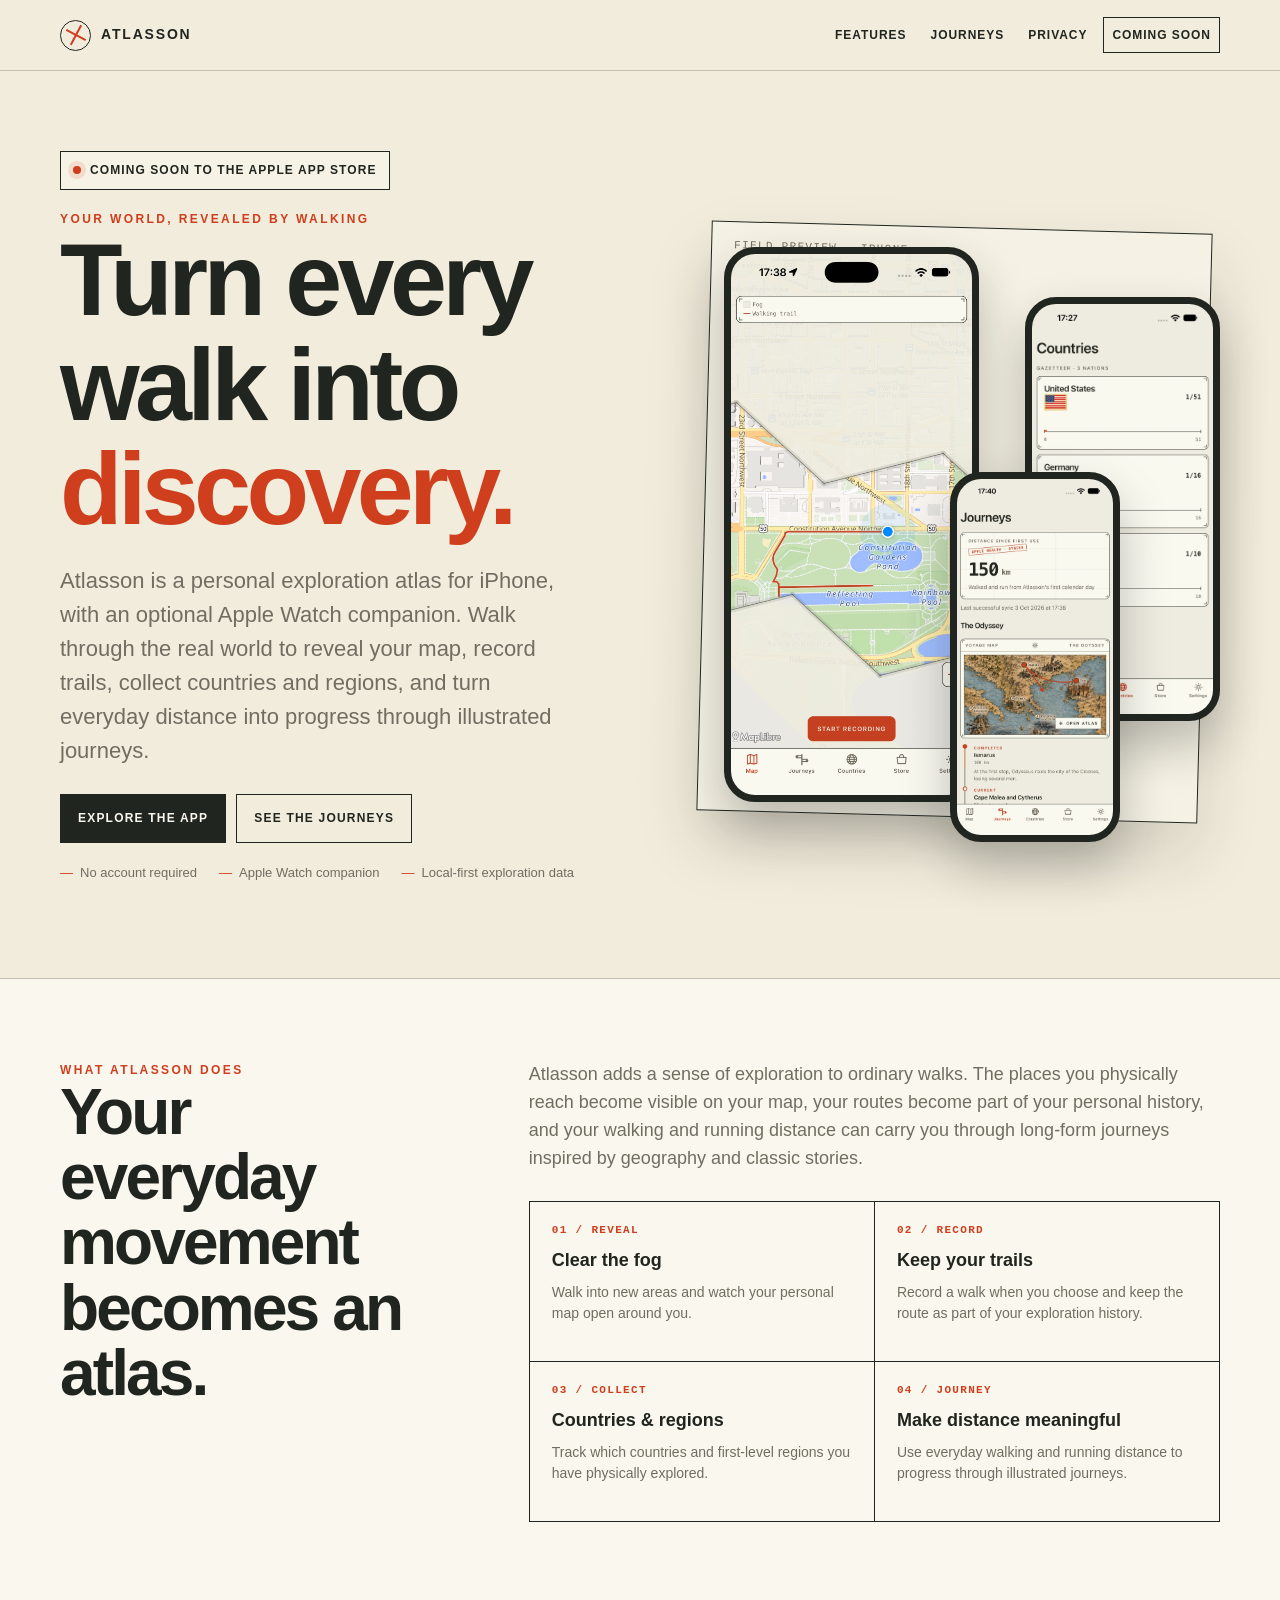
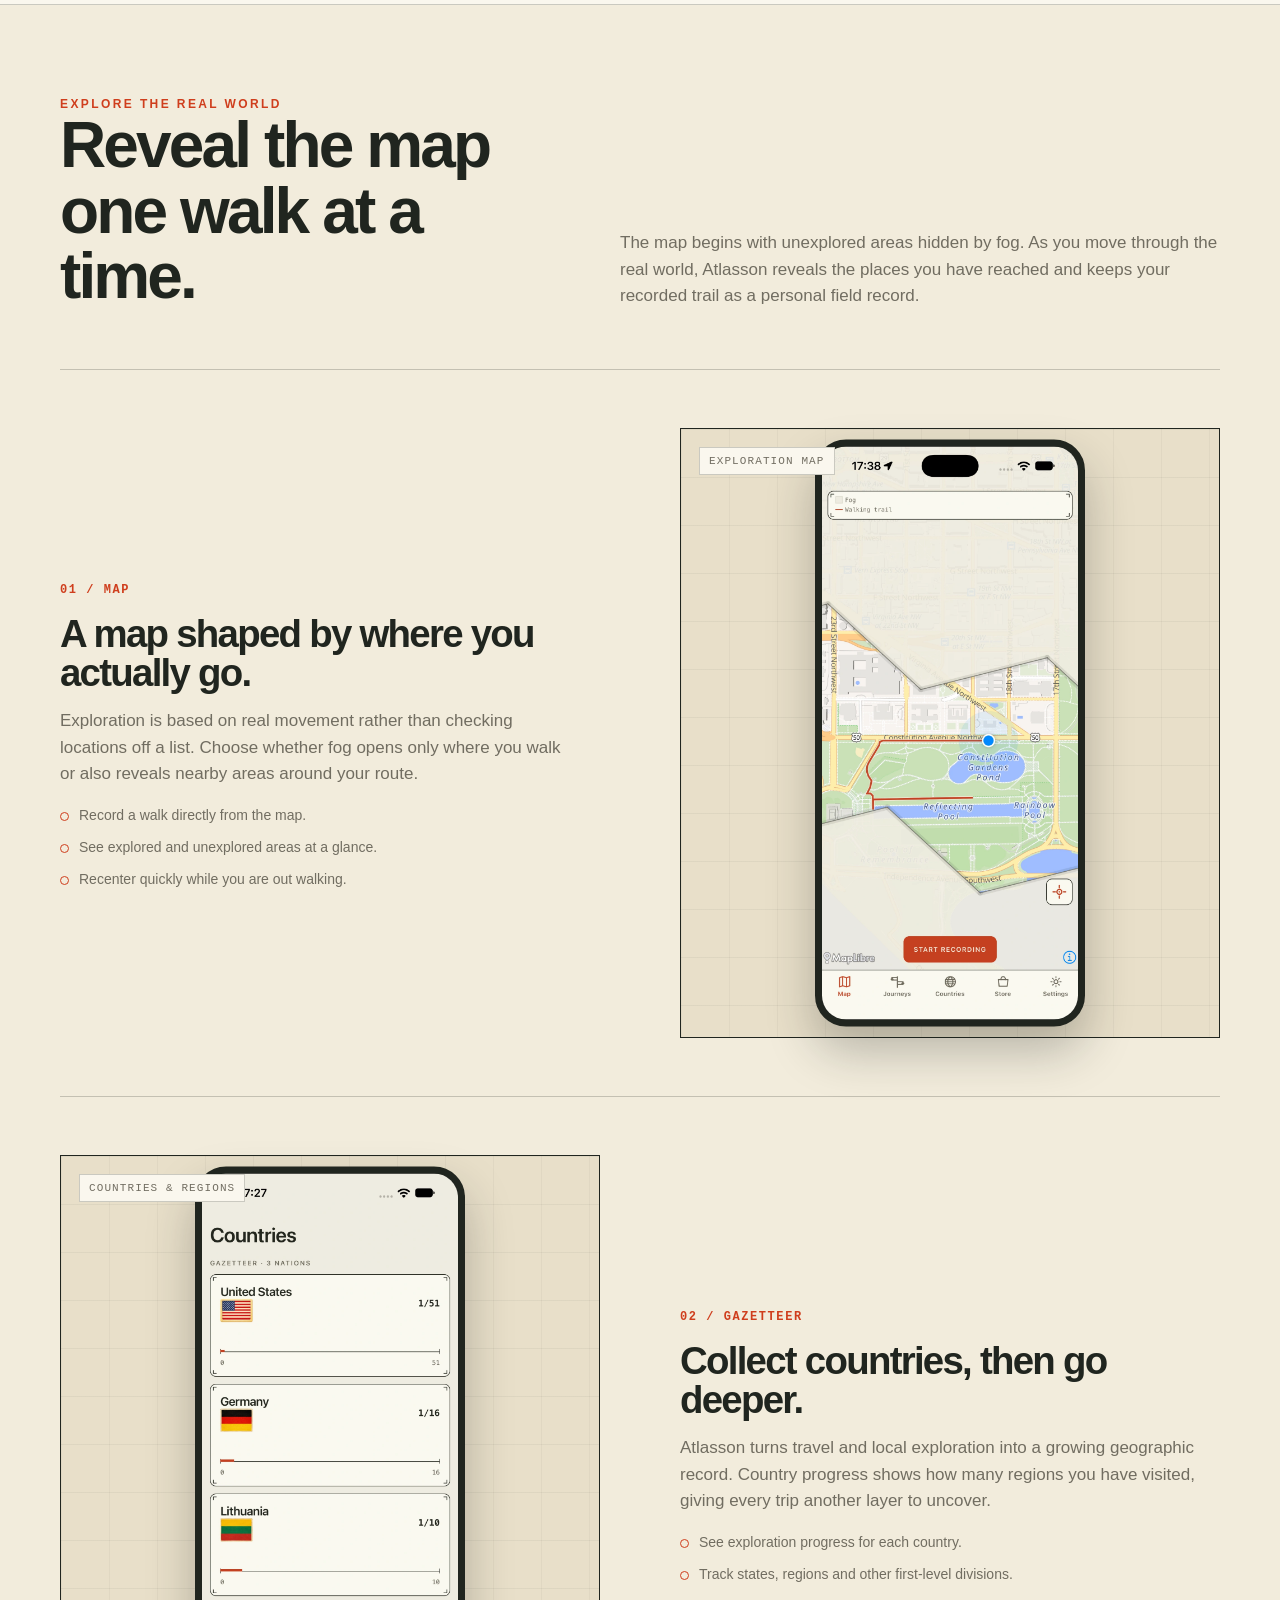
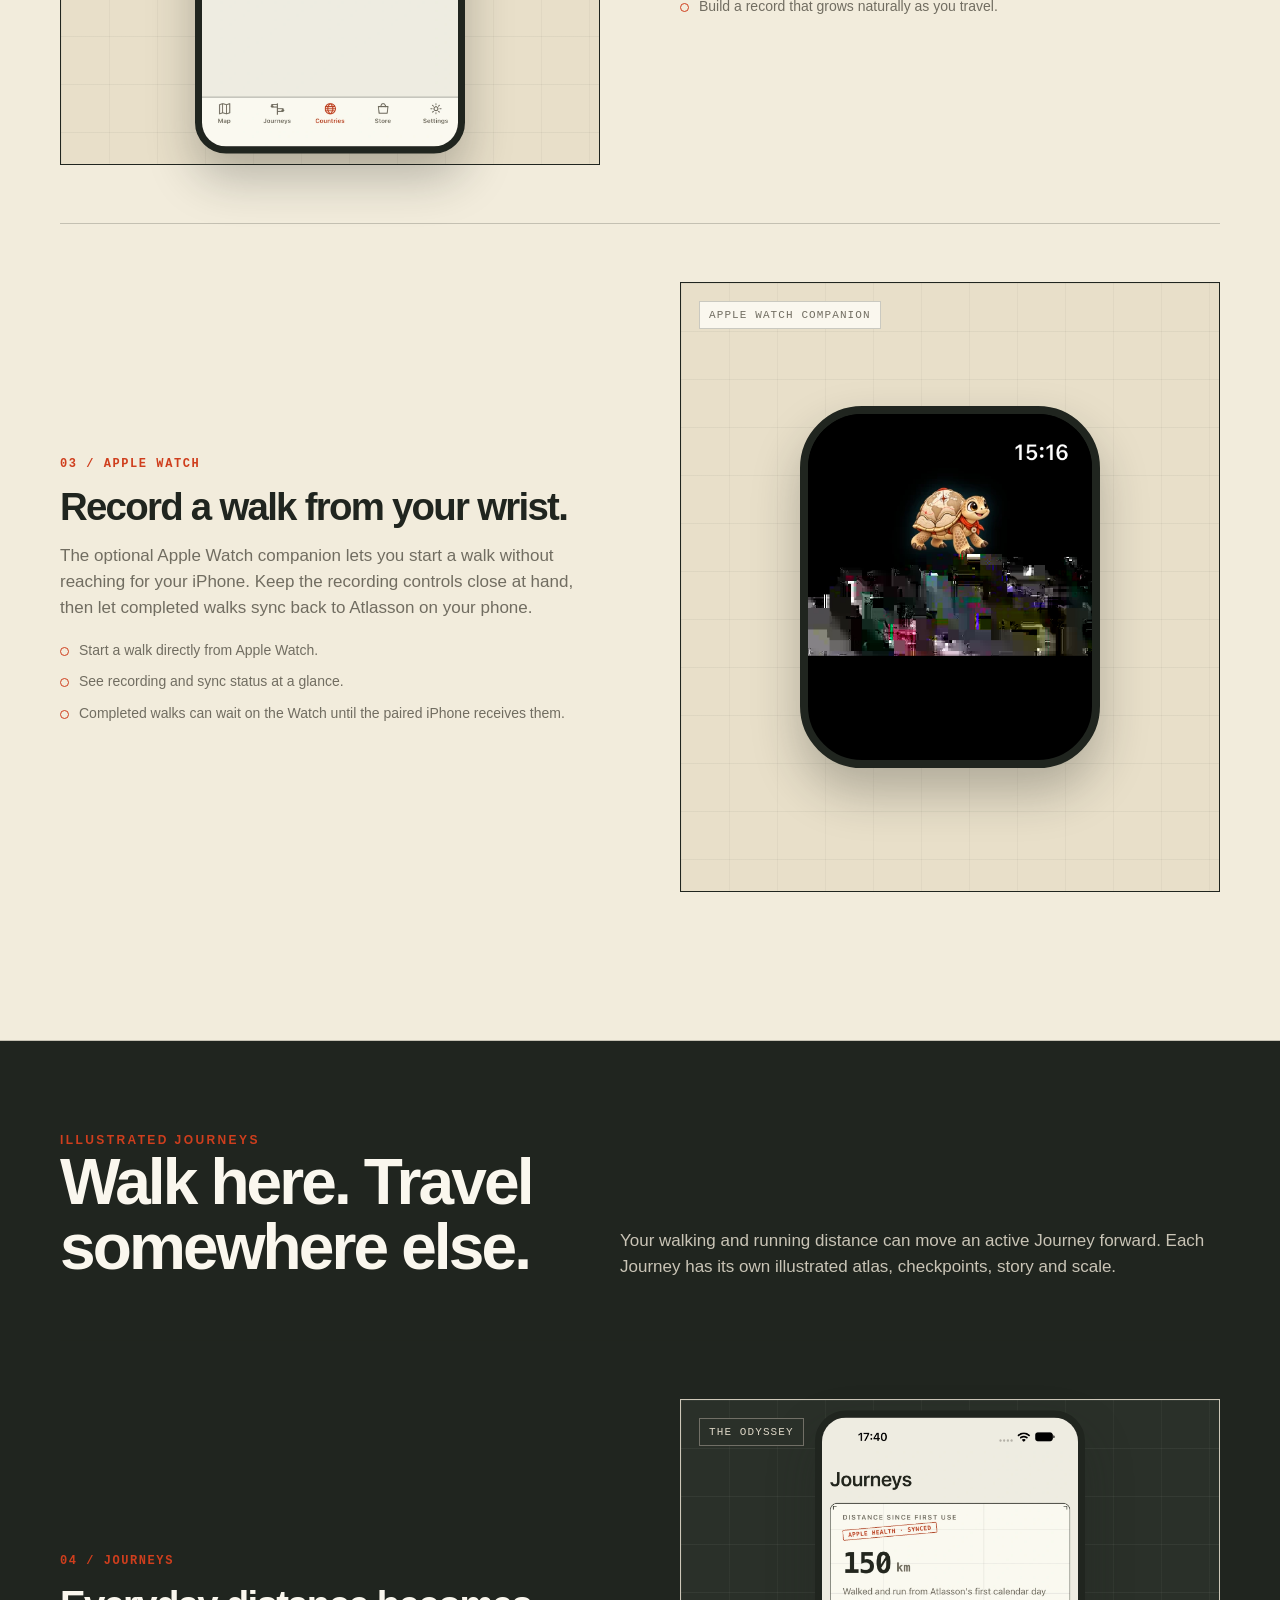
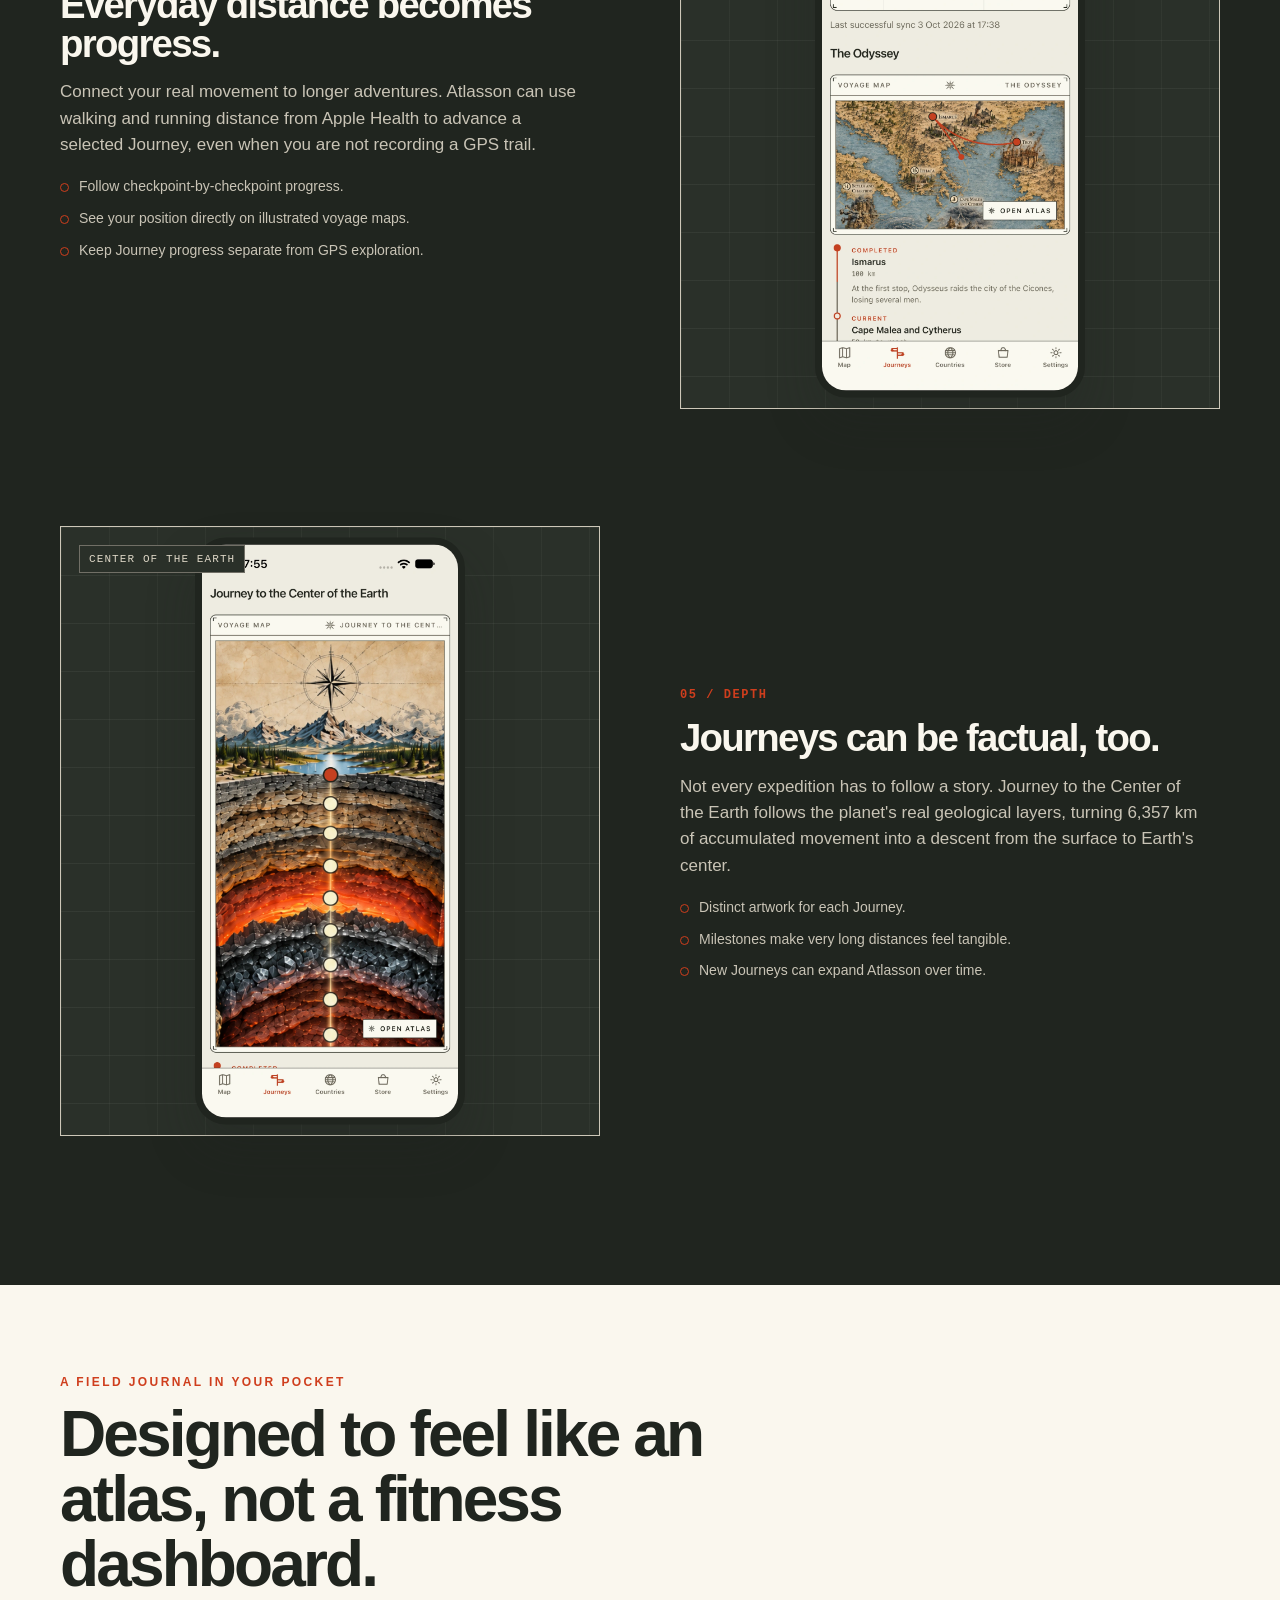
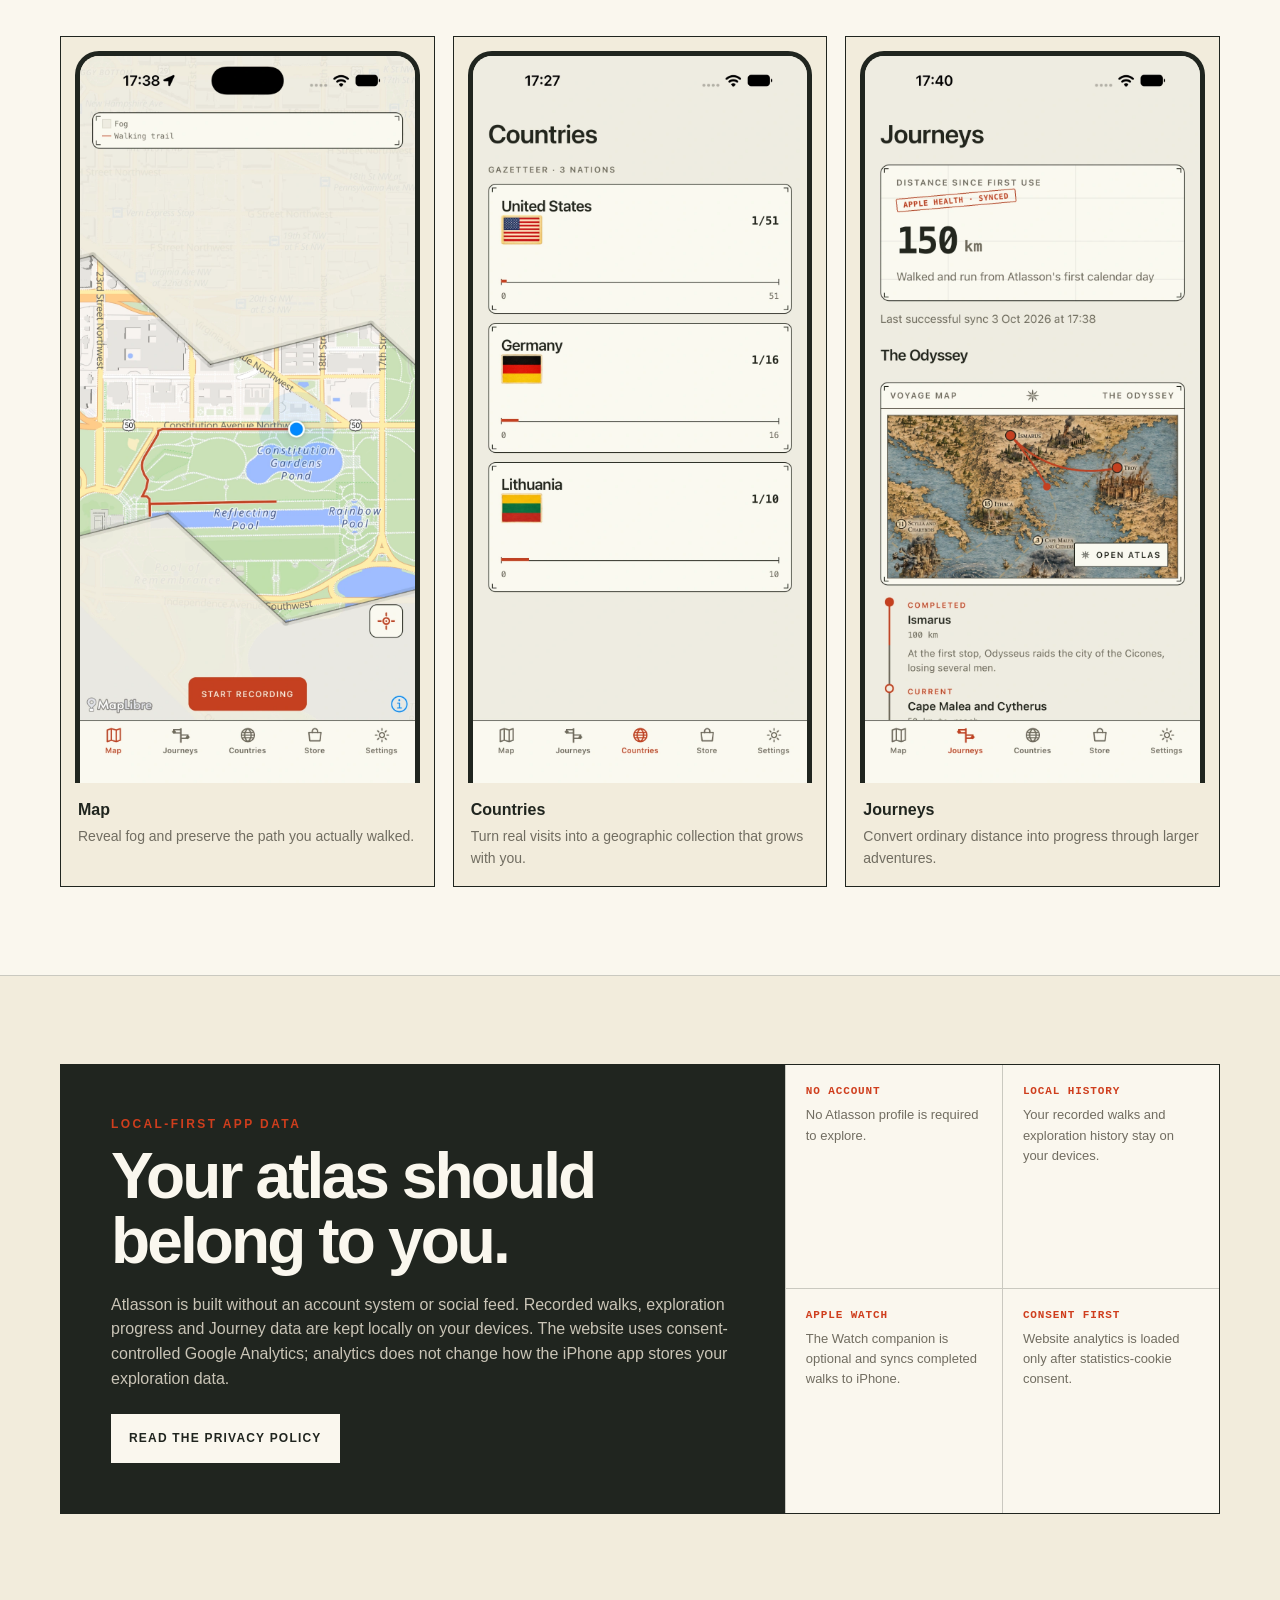
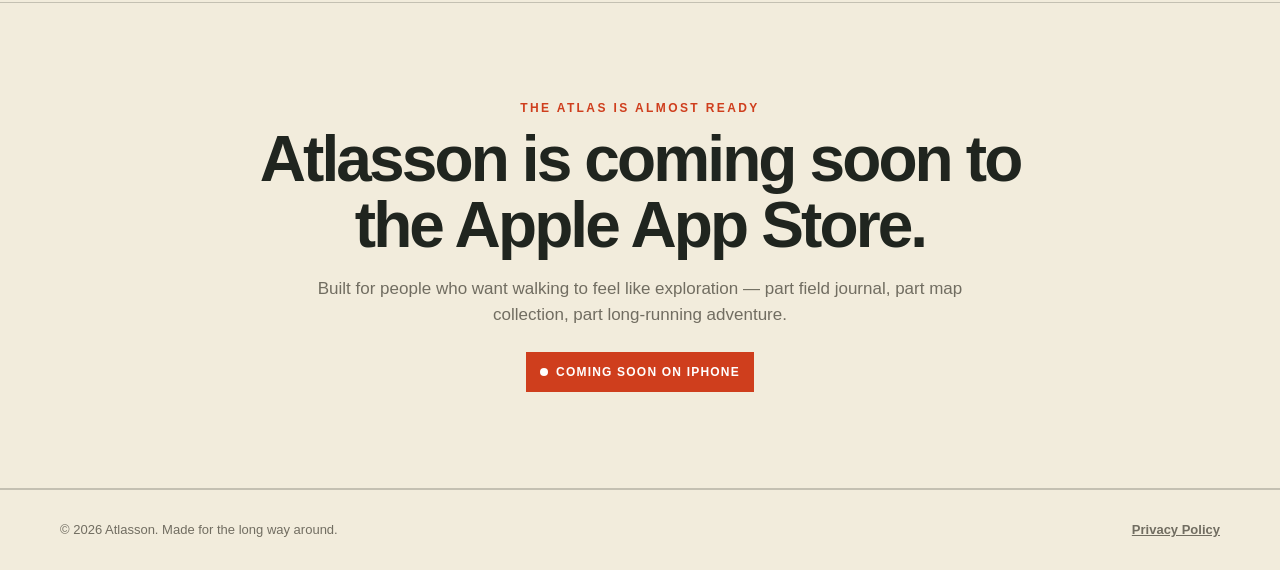
==== index.html @ 0f720380 "Add Apple Watch companion to landing page" ====
<!doctype html>
<html lang="en">
<head>
  <meta charset="utf-8">
  <meta name="viewport" content="width=device-width, initial-scale=1">
  <meta name="description" content="Atlasson turns real-world walking into exploration. Reveal your map, record trails from iPhone or Apple Watch, discover countries and regions, and progress through illustrated journeys. Coming soon to the Apple App Store.">
  <meta name="theme-color" content="#f2ecdc">
  <meta property="og:title" content="Atlasson — Turn every walk into discovery">
  <meta property="og:description" content="Reveal your map, record trails, collect countries and regions, and turn everyday distance into an adventure. Coming soon to the Apple App Store.">
  <meta property="og:type" content="website">
  <link rel="canonical" href="https://vytarassukys.github.io/atlassonapp/">
  <title>Atlasson — Turn every walk into discovery</title>

  <!-- Google Consent Mode v2 defaults -->
  <script data-cookieconsent="ignore">
    window.dataLayer = window.dataLayer || [];
    function gtag() {
      dataLayer.push(arguments);
    }
    gtag("consent", "default", {
      ad_personalization: "denied",
      ad_storage: "denied",
      ad_user_data: "denied",
      analytics_storage: "denied",
      functionality_storage: "denied",
      personalization_storage: "denied",
      security_storage: "granted",
      wait_for_update: 500,
    });
    gtag("set", "ads_data_redaction", true);
    gtag("set", "url_passthrough", false);
  </script>

  <script id="Cookiebot" src="https://consent.cookiebot.com/uc.js" data-cbid="d8beff7d-342f-46bb-9151-32cc6a5f57a8" data-blockingmode="auto" type="text/javascript"></script>

  <!-- Google tag (gtag.js) -->
  <script async src="https://www.googletagmanager.com/gtag/js?id=G-2RPBH8YTK6"></script>
  <script>
    window.dataLayer = window.dataLayer || [];
    function gtag(){dataLayer.push(arguments);}
    gtag('js', new Date());

    gtag('config', 'G-2RPBH8YTK6');
  </script>
  <style>
    :root{--paper:#f2ecdc;--paper2:#faf7ee;--ink:#20251f;--muted:#716d61;--red:#cf3e1d;--line:rgba(32,37,31,.22);--dark:#20251f}
    *{box-sizing:border-box}html{scroll-behavior:smooth}body{margin:0;background:var(--paper);color:var(--ink);font-family:Inter,-apple-system,BlinkMacSystemFont,"Segoe UI",sans-serif;line-height:1.55}
    body:after{content:"";position:fixed;inset:0;pointer-events:none;opacity:.055;background-image:radial-gradient(#20251f .55px,transparent .55px);background-size:6px 6px}
    img{display:block;max-width:100%}a{color:inherit}.wrap{width:min(1160px,calc(100% - 32px));margin:auto}
    header{position:sticky;top:0;z-index:20;background:rgba(242,236,220,.92);backdrop-filter:blur(14px);border-bottom:1px solid var(--line)}
    .nav{height:70px;display:flex;align-items:center;justify-content:space-between;gap:20px}.brand{display:flex;align-items:center;gap:10px;text-decoration:none;font-weight:900;letter-spacing:.13em;font-size:14px}
    .compass{width:31px;height:31px;border:1.5px solid var(--ink);border-radius:50%;position:relative}.compass:before,.compass:after{content:"";position:absolute;left:50%;top:50%;background:var(--red);transform:translate(-50%,-50%) rotate(28deg)}.compass:before{width:2px;height:22px}.compass:after{width:22px;height:2px}
    nav{display:flex;align-items:center;gap:8px}nav a{font-size:12px;font-weight:800;letter-spacing:.08em;text-transform:uppercase;text-decoration:none;padding:8px}.soon{border:1px solid var(--ink)}
    .eyebrow{font-size:12px;font-weight:900;letter-spacing:.2em;text-transform:uppercase;color:var(--red)}h1,h2,h3{margin:0;line-height:1.02;letter-spacing:-.045em}h1{font-size:clamp(54px,8vw,104px)}h2{font-size:clamp(38px,5vw,68px)}h3{font-size:clamp(28px,3vw,40px)}p{margin:0}
    .hero{padding:80px 0 95px;border-bottom:1px solid var(--line);overflow:hidden}.hero-grid{display:grid;grid-template-columns:.95fr 1.05fr;gap:72px;align-items:center}
    .badge{display:inline-flex;align-items:center;gap:9px;border:1px solid var(--ink);background:rgba(250,247,238,.55);padding:9px 12px;margin-bottom:20px;font-size:12px;font-weight:900;letter-spacing:.09em;text-transform:uppercase}.badge:before{content:"";width:8px;height:8px;background:var(--red);border-radius:50%;box-shadow:0 0 0 5px rgba(207,62,29,.12)}
    .hero h1 em{font-style:normal;color:var(--red)}.lead{font-size:clamp(18px,2vw,22px);color:var(--muted);max-width:620px;margin-top:22px}.actions{display:flex;gap:10px;flex-wrap:wrap;margin-top:26px}.button{display:inline-flex;align-items:center;justify-content:center;min-height:49px;padding:12px 17px;border:1px solid var(--ink);text-decoration:none;font-size:12px;font-weight:900;letter-spacing:.1em;text-transform:uppercase}.button.primary{background:var(--ink);color:var(--paper2)}
    .facts{display:flex;flex-wrap:wrap;gap:12px 22px;margin-top:20px;color:var(--muted);font-size:13px}.facts span:before{content:"—";color:var(--red);margin-right:7px}
    .hero-art{position:relative;min-height:650px}.plate{position:absolute;inset:35px 15px 25px 55px;border:1px solid var(--ink);background:rgba(250,247,238,.5);transform:rotate(1.5deg);box-shadow:0 32px 65px rgba(32,37,31,.14)}.plate:before{content:"FIELD PREVIEW · IPHONE";position:absolute;left:22px;top:17px;color:var(--muted);font:11px ui-monospace,monospace;letter-spacing:.12em}
    .phone{position:absolute;overflow:hidden;background:#111;border:7px solid #20251f;border-radius:31px;box-shadow:0 24px 48px rgba(32,37,31,.28)}.phone img{width:100%;height:100%;object-fit:cover;image-rendering:auto}.p-map{left:75px;top:55px;width:255px;height:555px;transform:none;z-index:3}.p-country{right:0;top:105px;width:195px;height:424px;transform:none;z-index:2}.p-journey{right:100px;bottom:0;width:170px;height:370px;transform:none;z-index:4}
    section{border-bottom:1px solid var(--line)}.intro{padding:82px 0;background:var(--paper2)}.intro-grid{display:grid;grid-template-columns:.72fr 1.28fr;gap:80px}.intro-copy>p{font-size:18px;color:var(--muted)}
    .ledger{display:grid;grid-template-columns:1fr 1fr;border-left:1px solid var(--ink);border-top:1px solid var(--ink);margin-top:28px}.ledger article{padding:22px;min-height:160px;border-right:1px solid var(--ink);border-bottom:1px solid var(--ink)}.ledger small{display:block;color:var(--red);font:700 11px ui-monospace,monospace;letter-spacing:.12em;text-transform:uppercase;margin-bottom:11px}.ledger strong{font-size:18px}.ledger span{display:block;color:var(--muted);font-size:14px;margin-top:7px}
    .feature{padding:90px 0}.heading{display:grid;grid-template-columns:.9fr 1.1fr;gap:40px;align-items:end;margin-bottom:60px}.heading p:last-child{color:var(--muted);max-width:600px;margin-left:auto;font-size:17px}
    .row{display:grid;grid-template-columns:1fr 1fr;gap:80px;align-items:center;padding:58px 0;border-top:1px solid var(--line)}.row:first-of-type{border-top:0;padding-top:0}.row.reverse .copy{order:2}.row.reverse .stage{order:1}.index{font:800 12px ui-monospace,monospace;color:var(--red);letter-spacing:.13em;text-transform:uppercase}.copy h3{margin-top:13px}.copy>p{color:var(--muted);font-size:17px;margin-top:16px;max-width:520px}.bullets{display:grid;gap:10px;margin-top:18px;color:var(--muted);font-size:14px}.bullets div{display:flex;gap:10px}.bullets div:before{content:"";width:7px;height:7px;border:1px solid var(--red);border-radius:50%;margin-top:7px;flex:0 0 auto}
    .stage{min-height:610px;position:relative;border:1px solid var(--ink);background:linear-gradient(rgba(32,37,31,.05) 1px,transparent 1px),linear-gradient(90deg,rgba(32,37,31,.04) 1px,transparent 1px),#e8dfc9;background-size:48px 48px}.stage-label{position:absolute;left:18px;top:18px;padding:7px 9px;background:var(--paper2);border:1px solid var(--line);font:11px ui-monospace,monospace;letter-spacing:.1em;text-transform:uppercase;color:var(--muted);z-index:5}.stage .phone{left:50%;top:50%;width:270px;height:587px;transform:translate(-50%,-50%)}.stage .watch-device{position:absolute;left:50%;top:50%;width:300px;overflow:hidden;background:#000;border:8px solid var(--ink);border-radius:62px;box-shadow:0 24px 48px rgba(32,37,31,.28);transform:translate(-50%,-50%)}.stage .watch-device img{width:100%;height:auto}
    .dark{background:var(--dark);color:var(--paper2)}.dark .heading p:last-child,.dark .copy>p,.dark .bullets{color:#c9c4b6}.dark .stage{border-color:#cdc7b8;background:linear-gradient(rgba(250,247,238,.05) 1px,transparent 1px),linear-gradient(90deg,rgba(250,247,238,.04) 1px,transparent 1px),#2a3029;background-size:48px 48px}.dark .stage-label{background:#2a3029;color:#ddd6c6;border-color:#716f66}
    .screen-strip{padding:88px 0;background:var(--paper2)}.screens{display:grid;grid-template-columns:repeat(3,1fr);gap:18px;margin-top:38px}.card{margin:0;border:1px solid var(--ink);padding:14px 14px 0;background:var(--paper)}.card img{width:100%;border:5px solid #20251f;border-bottom:0;border-radius:24px 24px 0 0}.card figcaption{padding:15px 3px 17px;color:var(--muted);font-size:14px}.card strong{display:block;color:var(--ink);font-size:16px;margin-bottom:3px}
    .privacy{padding:88px 0}.privacy-box{display:grid;grid-template-columns:1.25fr .75fr;border:1px solid var(--ink);background:var(--paper2)}.privacy-main{background:var(--dark);color:var(--paper2);padding:50px}.privacy-main h2{margin-top:10px}.privacy-main p:last-of-type{color:#c9c4b6;margin-top:18px;max-width:650px}.privacy-main .button{margin-top:22px;background:var(--paper2);color:var(--ink);border-color:var(--paper2)}.privacy-list{display:grid;grid-template-columns:1fr 1fr}.privacy-list div{padding:20px;border-left:1px solid var(--line);border-bottom:1px solid var(--line);min-height:150px}.privacy-list div:nth-last-child(-n+2){border-bottom:0}.privacy-list b{display:block;color:var(--red);font:800 11px ui-monospace,monospace;letter-spacing:.08em;text-transform:uppercase}.privacy-list span{display:block;color:var(--muted);font-size:13px;margin-top:8px}
    .closing{padding:96px 0;text-align:center}.closing h2{max-width:820px;margin:10px auto 0}.closing p:last-of-type{max-width:650px;margin:18px auto 0;color:var(--muted);font-size:17px}.coming{display:inline-flex;align-items:center;gap:8px;margin-top:23px;background:var(--red);color:white;padding:11px 14px;font-size:12px;font-weight:900;letter-spacing:.1em;text-transform:uppercase}.coming:before{content:"";width:8px;height:8px;background:white;border-radius:50%}
    footer{border-top:1px solid var(--line);padding:30px 0;color:var(--muted);font-size:13px}.footer{display:flex;justify-content:space-between;gap:25px}.footer a{font-weight:800}
    @media(max-width:950px){.hero-grid,.intro-grid,.heading,.row,.privacy-box{grid-template-columns:1fr}.hero-art{max-width:650px;width:100%;margin:auto}.heading p:last-child{margin-left:0}.row{gap:30px}.row.reverse .copy{order:1}.row.reverse .stage{order:2}}
    @media(max-width:650px){.wrap{width:min(100% - 20px,1160px)}nav a:not(.soon){display:none}.hero{padding-top:50px}.hero-art{min-height:470px}.plate{inset:25px 0 18px 12px}.p-map{left:30px;top:45px;width:185px;height:402px}.p-country{right:0;top:90px;width:135px;height:294px}.p-journey{right:55px;width:120px;height:261px}.ledger{grid-template-columns:1fr}.ledger article{min-height:auto}.stage{min-height:480px}.stage .phone{width:205px;height:446px}.stage .watch-device{width:235px;border-width:6px;border-radius:49px}.screens{grid-template-columns:1fr}.card{max-width:330px;margin:auto}.privacy-list{grid-template-columns:1fr}.privacy-list div{border-left:0;border-bottom:1px solid var(--line)!important}.privacy-list div:last-child{border-bottom:0!important}.privacy-main{padding:30px}.footer{flex-direction:column}}
  </style>
</head>
<body>
<header><div class="wrap nav"><a class="brand" href="./"><span class="compass" aria-hidden="true"></span>ATLASSON</a><nav aria-label="Primary"><a href="#features">Features</a><a href="#journeys">Journeys</a><a href="privacy/">Privacy</a><a class="soon" href="#coming-soon">Coming soon</a></nav></div></header>
<main>
<section class="hero">
  <div class="wrap hero-grid">
    <div>
      <div class="badge">Coming soon to the Apple App Store</div>
      <div class="eyebrow">Your world, revealed by walking</div>
      <h1>Turn every walk into <em>discovery.</em></h1>
      <p class="lead">Atlasson is a personal exploration atlas for iPhone, with an optional Apple Watch companion. Walk through the real world to reveal your map, record trails, collect countries and regions, and turn everyday distance into progress through illustrated journeys.</p>
      <div class="actions"><a class="button primary" href="#features">Explore the app</a><a class="button" href="#journeys">See the journeys</a></div>
      <div class="facts"><span>No account required</span><span>Apple Watch companion</span><span>Local-first exploration data</span></div>
    </div>
    <div class="hero-art" aria-label="Atlasson app preview">
      <div class="plate"></div>
      <div class="phone p-map"><img src="assets/screenshots/map-hq.webp" alt="Atlasson map showing explored areas, fog and a recorded walking trail"></div>
      <div class="phone p-country"><img src="assets/screenshots/countries-hq.webp" alt="Atlasson countries screen showing exploration progress"></div>
      <div class="phone p-journey"><img src="assets/screenshots/odyssey-hq.webp" alt="Atlasson Journeys screen showing distance progress and The Odyssey"></div>
    </div>
  </div>
</section>

<section class="intro" id="features">
  <div class="wrap intro-grid">
    <div><div class="eyebrow">What Atlasson does</div><h2>Your everyday movement becomes an atlas.</h2></div>
    <div class="intro-copy">
      <p>Atlasson adds a sense of exploration to ordinary walks. The places you physically reach become visible on your map, your routes become part of your personal history, and your walking and running distance can carry you through long-form journeys inspired by geography and classic stories.</p>
      <div class="ledger">
        <article><small>01 / Reveal</small><strong>Clear the fog</strong><span>Walk into new areas and watch your personal map open around you.</span></article>
        <article><small>02 / Record</small><strong>Keep your trails</strong><span>Record a walk when you choose and keep the route as part of your exploration history.</span></article>
        <article><small>03 / Collect</small><strong>Countries & regions</strong><span>Track which countries and first-level regions you have physically explored.</span></article>
        <article><small>04 / Journey</small><strong>Make distance meaningful</strong><span>Use everyday walking and running distance to progress through illustrated journeys.</span></article>
      </div>
    </div>
  </div>
</section>

<section class="feature">
  <div class="wrap">
    <div class="heading"><div><div class="eyebrow">Explore the real world</div><h2>Reveal the map one walk at a time.</h2></div><p>The map begins with unexplored areas hidden by fog. As you move through the real world, Atlasson reveals the places you have reached and keeps your recorded trail as a personal field record.</p></div>
    <div class="row">
      <div class="copy"><span class="index">01 / Map</span><h3>A map shaped by where you actually go.</h3><p>Exploration is based on real movement rather than checking locations off a list. Choose whether fog opens only where you walk or also reveals nearby areas around your route.</p><div class="bullets"><div>Record a walk directly from the map.</div><div>See explored and unexplored areas at a glance.</div><div>Recenter quickly while you are out walking.</div></div></div>
      <div class="stage"><span class="stage-label">Exploration map</span><div class="phone"><img loading="lazy" src="assets/screenshots/map-hq.webp" alt="Atlasson map with fog reveal and a red walking route"></div></div>
    </div>
    <div class="row reverse">
      <div class="copy"><span class="index">02 / Gazetteer</span><h3>Collect countries, then go deeper.</h3><p>Atlasson turns travel and local exploration into a growing geographic record. Country progress shows how many regions you have visited, giving every trip another layer to uncover.</p><div class="bullets"><div>See exploration progress for each country.</div><div>Track states, regions and other first-level divisions.</div><div>Build a record that grows naturally as you travel.</div></div></div>
      <div class="stage"><span class="stage-label">Countries & regions</span><div class="phone"><img loading="lazy" src="assets/screenshots/countries-hq.webp" alt="Countries overview in Atlasson"></div></div>
    </div>
    <div class="row">
      <div class="copy"><span class="index">03 / Apple Watch</span><h3>Record a walk from your wrist.</h3><p>The optional Apple Watch companion lets you start a walk without reaching for your iPhone. Keep the recording controls close at hand, then let completed walks sync back to Atlasson on your phone.</p><div class="bullets"><div>Start a walk directly from Apple Watch.</div><div>See recording and sync status at a glance.</div><div>Completed walks can wait on the Watch until the paired iPhone receives them.</div></div></div>
      <div class="stage"><span class="stage-label">Apple Watch companion</span><div class="watch-device"><img loading="lazy" src="assets/screenshots/apple-watch-companion.webp" alt="Atlasson Apple Watch companion ready to record a walk and showing sync status"></div></div>
    </div>
  </div>
</section>

<section class="feature dark" id="journeys">
  <div class="wrap">
    <div class="heading"><div><div class="eyebrow">Illustrated journeys</div><h2>Walk here. Travel somewhere else.</h2></div><p>Your walking and running distance can move an active Journey forward. Each Journey has its own illustrated atlas, checkpoints, story and scale.</p></div>
    <div class="row">
      <div class="copy"><span class="index">04 / Journeys</span><h3>Everyday distance becomes progress.</h3><p>Connect your real movement to longer adventures. Atlasson can use walking and running distance from Apple Health to advance a selected Journey, even when you are not recording a GPS trail.</p><div class="bullets"><div>Follow checkpoint-by-checkpoint progress.</div><div>See your position directly on illustrated voyage maps.</div><div>Keep Journey progress separate from GPS exploration.</div></div></div>
      <div class="stage"><span class="stage-label">The Odyssey</span><div class="phone"><img loading="lazy" src="assets/screenshots/odyssey-hq.webp" alt="The Odyssey Journey in Atlasson with an illustrated route and checkpoints"></div></div>
    </div>
    <div class="row reverse">
      <div class="copy"><span class="index">05 / Depth</span><h3>Journeys can be factual, too.</h3><p>Not every expedition has to follow a story. Journey to the Center of the Earth follows the planet's real geological layers, turning 6,357 km of accumulated movement into a descent from the surface to Earth's center.</p><div class="bullets"><div>Distinct artwork for each Journey.</div><div>Milestones make very long distances feel tangible.</div><div>New Journeys can expand Atlasson over time.</div></div></div>
      <div class="stage"><span class="stage-label">Center of the Earth</span><div class="phone"><img loading="lazy" src="assets/screenshots/center-earth-hq.webp" alt="Journey to the Center of the Earth illustrated progression screen"></div></div>
    </div>
  </div>
</section>

<section class="screen-strip">
  <div class="wrap">
    <div class="eyebrow">A field journal in your pocket</div>
    <h2 style="max-width:760px;margin-top:10px">Designed to feel like an atlas, not a fitness dashboard.</h2>
    <div class="screens">
      <figure class="card"><img loading="lazy" src="assets/screenshots/map-hq.webp" alt="Map screen"><figcaption><strong>Map</strong>Reveal fog and preserve the path you actually walked.</figcaption></figure>
      <figure class="card"><img loading="lazy" src="assets/screenshots/countries-hq.webp" alt="Countries screen"><figcaption><strong>Countries</strong>Turn real visits into a geographic collection that grows with you.</figcaption></figure>
      <figure class="card"><img loading="lazy" src="assets/screenshots/odyssey-hq.webp" alt="Journeys screen"><figcaption><strong>Journeys</strong>Convert ordinary distance into progress through larger adventures.</figcaption></figure>
    </div>
  </div>
</section>

<section class="privacy">
  <div class="wrap privacy-box">
    <div class="privacy-main"><div class="eyebrow">Local-first app data</div><h2>Your atlas should belong to you.</h2><p>Atlasson is built without an account system or social feed. Recorded walks, exploration progress and Journey data are kept locally on your devices. The website uses consent-controlled Google Analytics; analytics does not change how the iPhone app stores your exploration data.</p><a class="button" href="privacy/">Read the privacy policy</a></div>
    <div class="privacy-list"><div><b>No account</b><span>No Atlasson profile is required to explore.</span></div><div><b>Local history</b><span>Your recorded walks and exploration history stay on your devices.</span></div><div><b>Apple Watch</b><span>The Watch companion is optional and syncs completed walks to iPhone.</span></div><div><b>Consent first</b><span>Website analytics is loaded only after statistics-cookie consent.</span></div></div>
  </div>
</section>

<section class="closing" id="coming-soon">
  <div class="wrap"><div class="eyebrow">The atlas is almost ready</div><h2>Atlasson is coming soon to the Apple App Store.</h2><p>Built for people who want walking to feel like exploration — part field journal, part map collection, part long-running adventure.</p><div class="coming">Coming soon on iPhone</div></div>
</section>
</main>
<footer><div class="wrap footer"><p>© 2026 Atlasson. Made for the long way around.</p><a href="privacy/">Privacy Policy</a></div></footer>
</body>
</html>
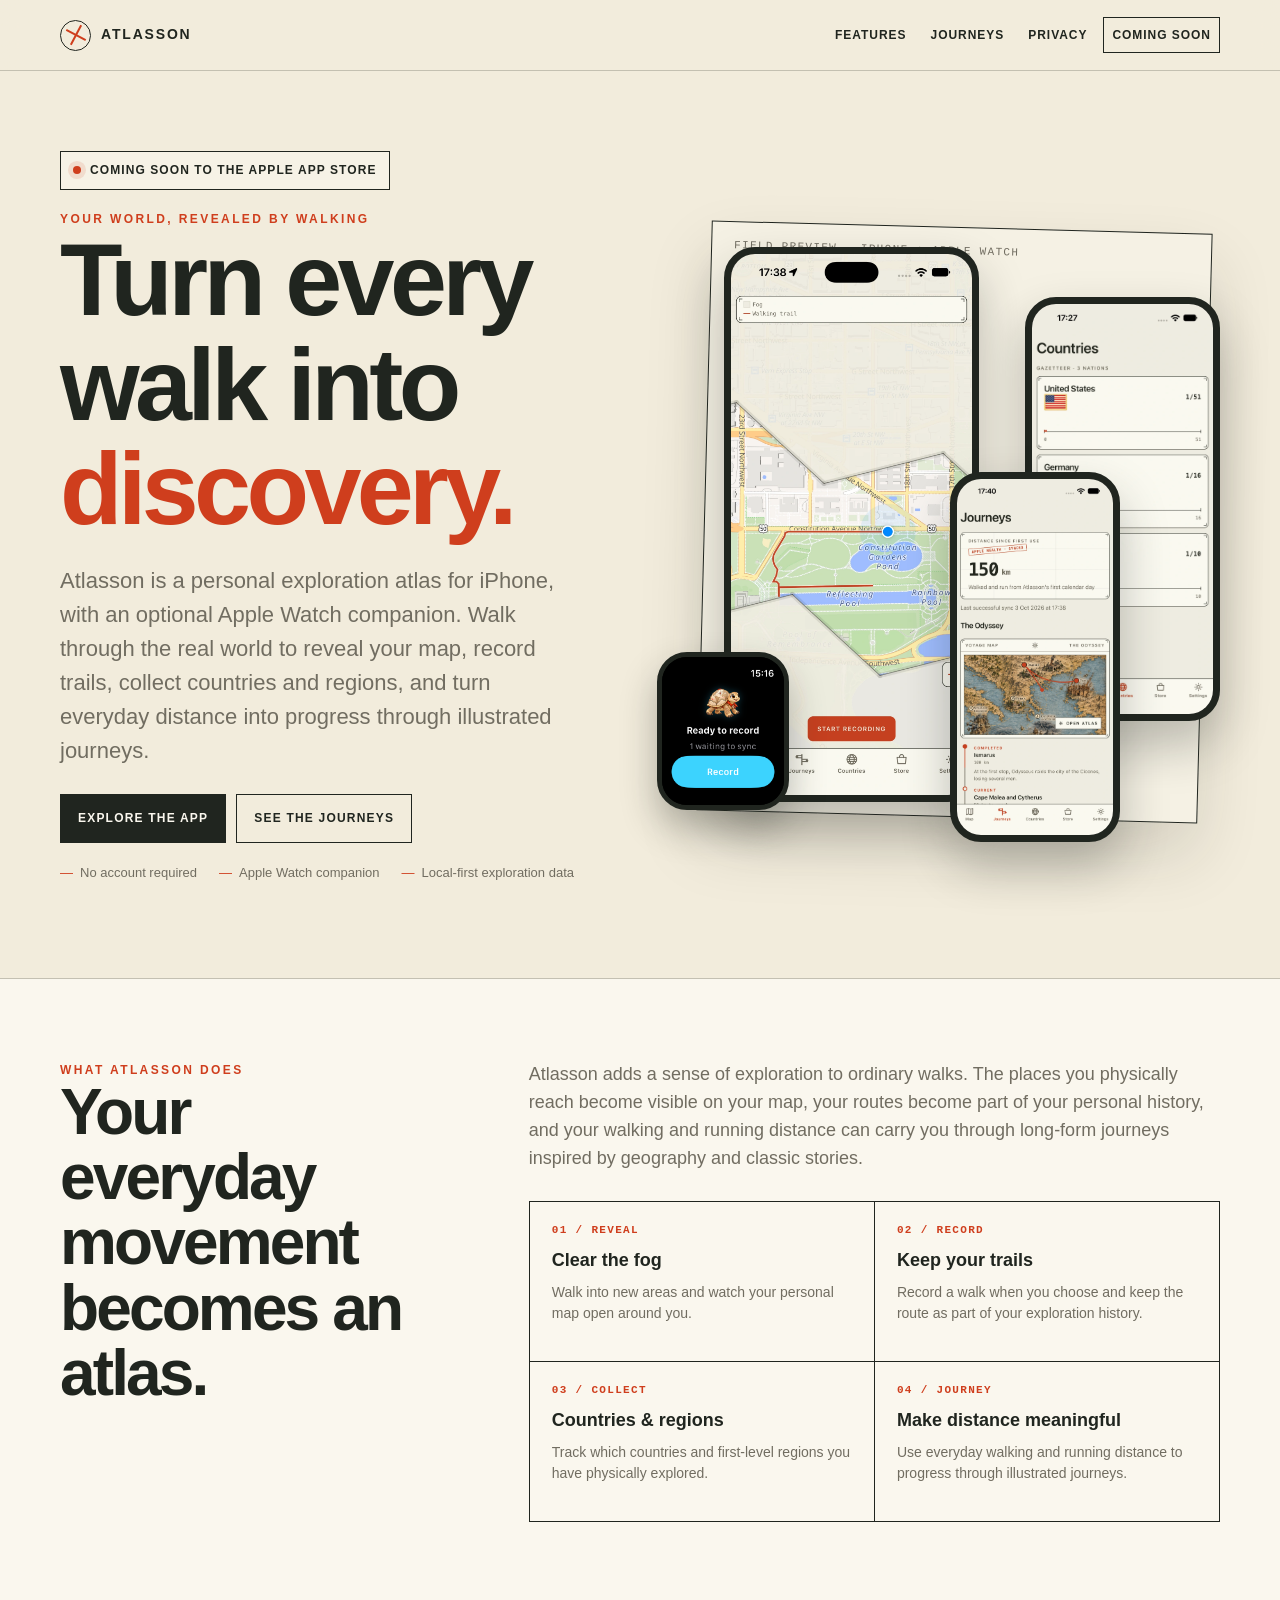
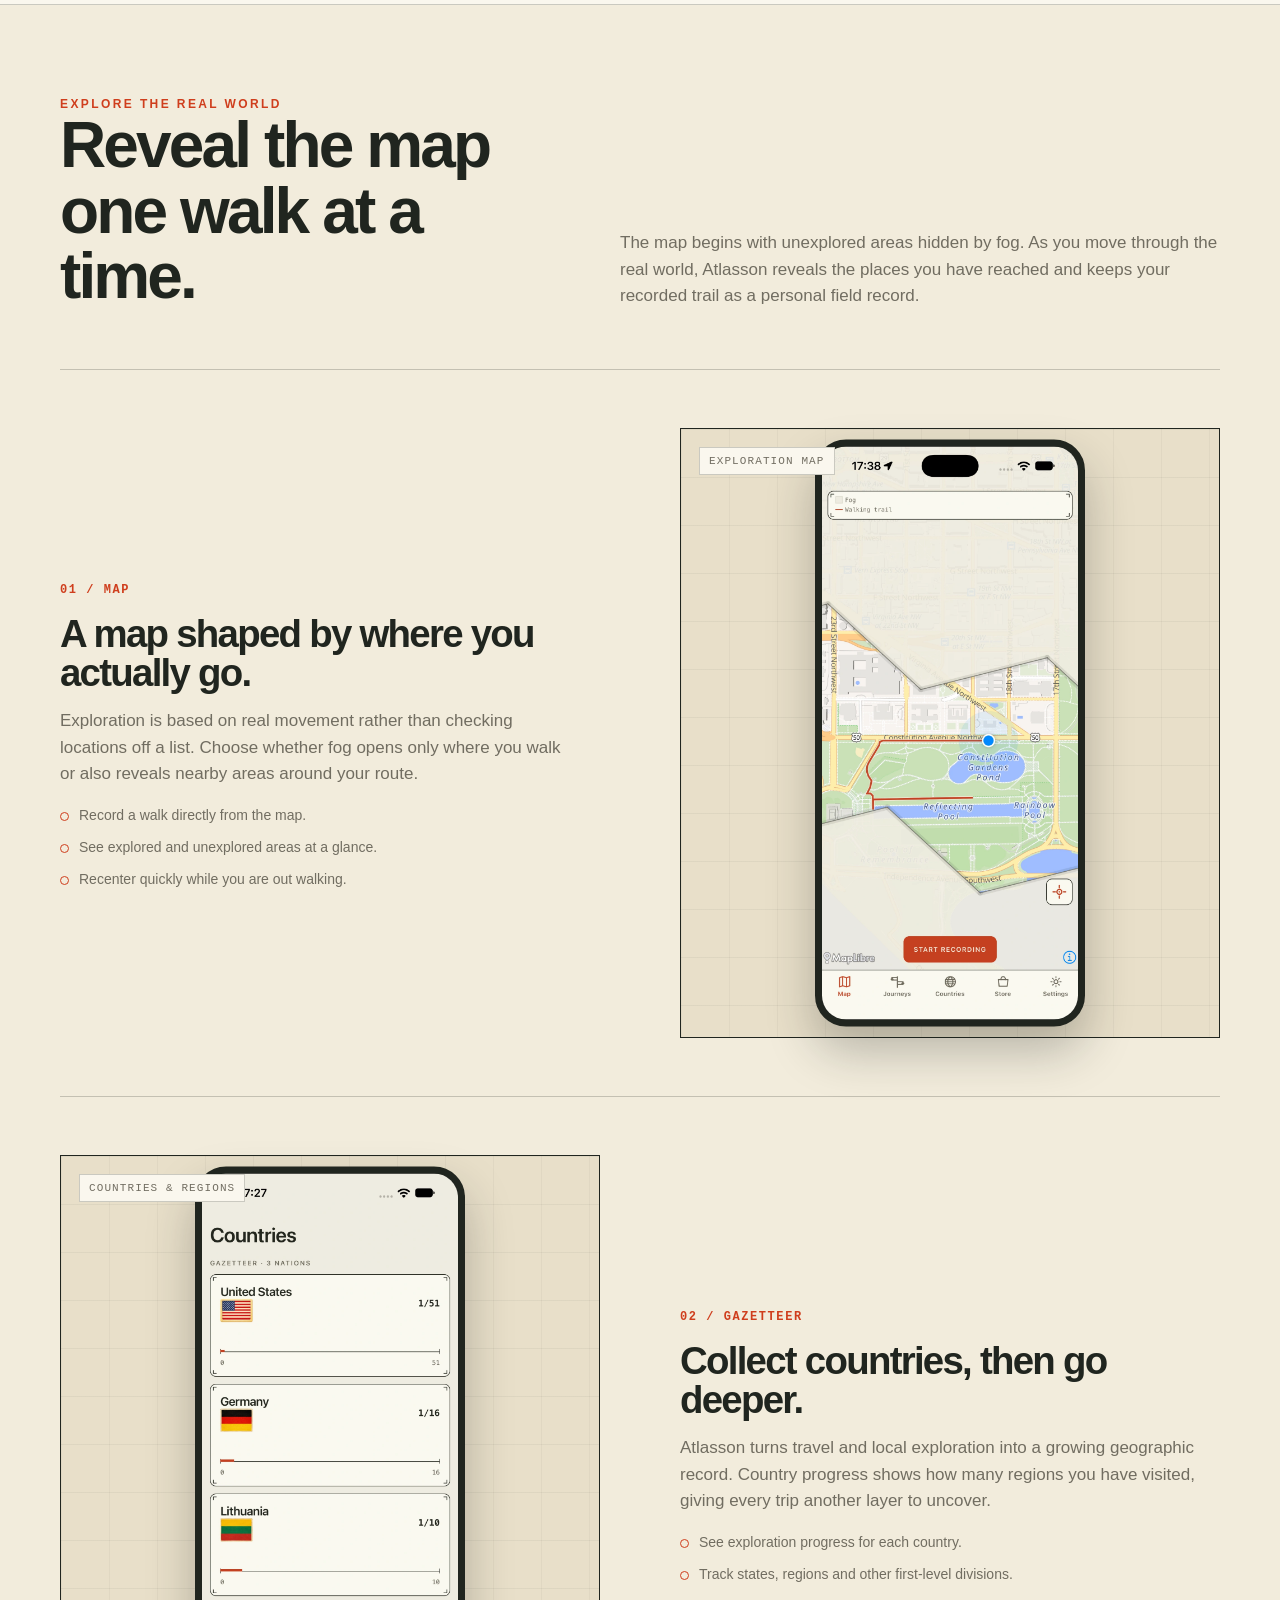
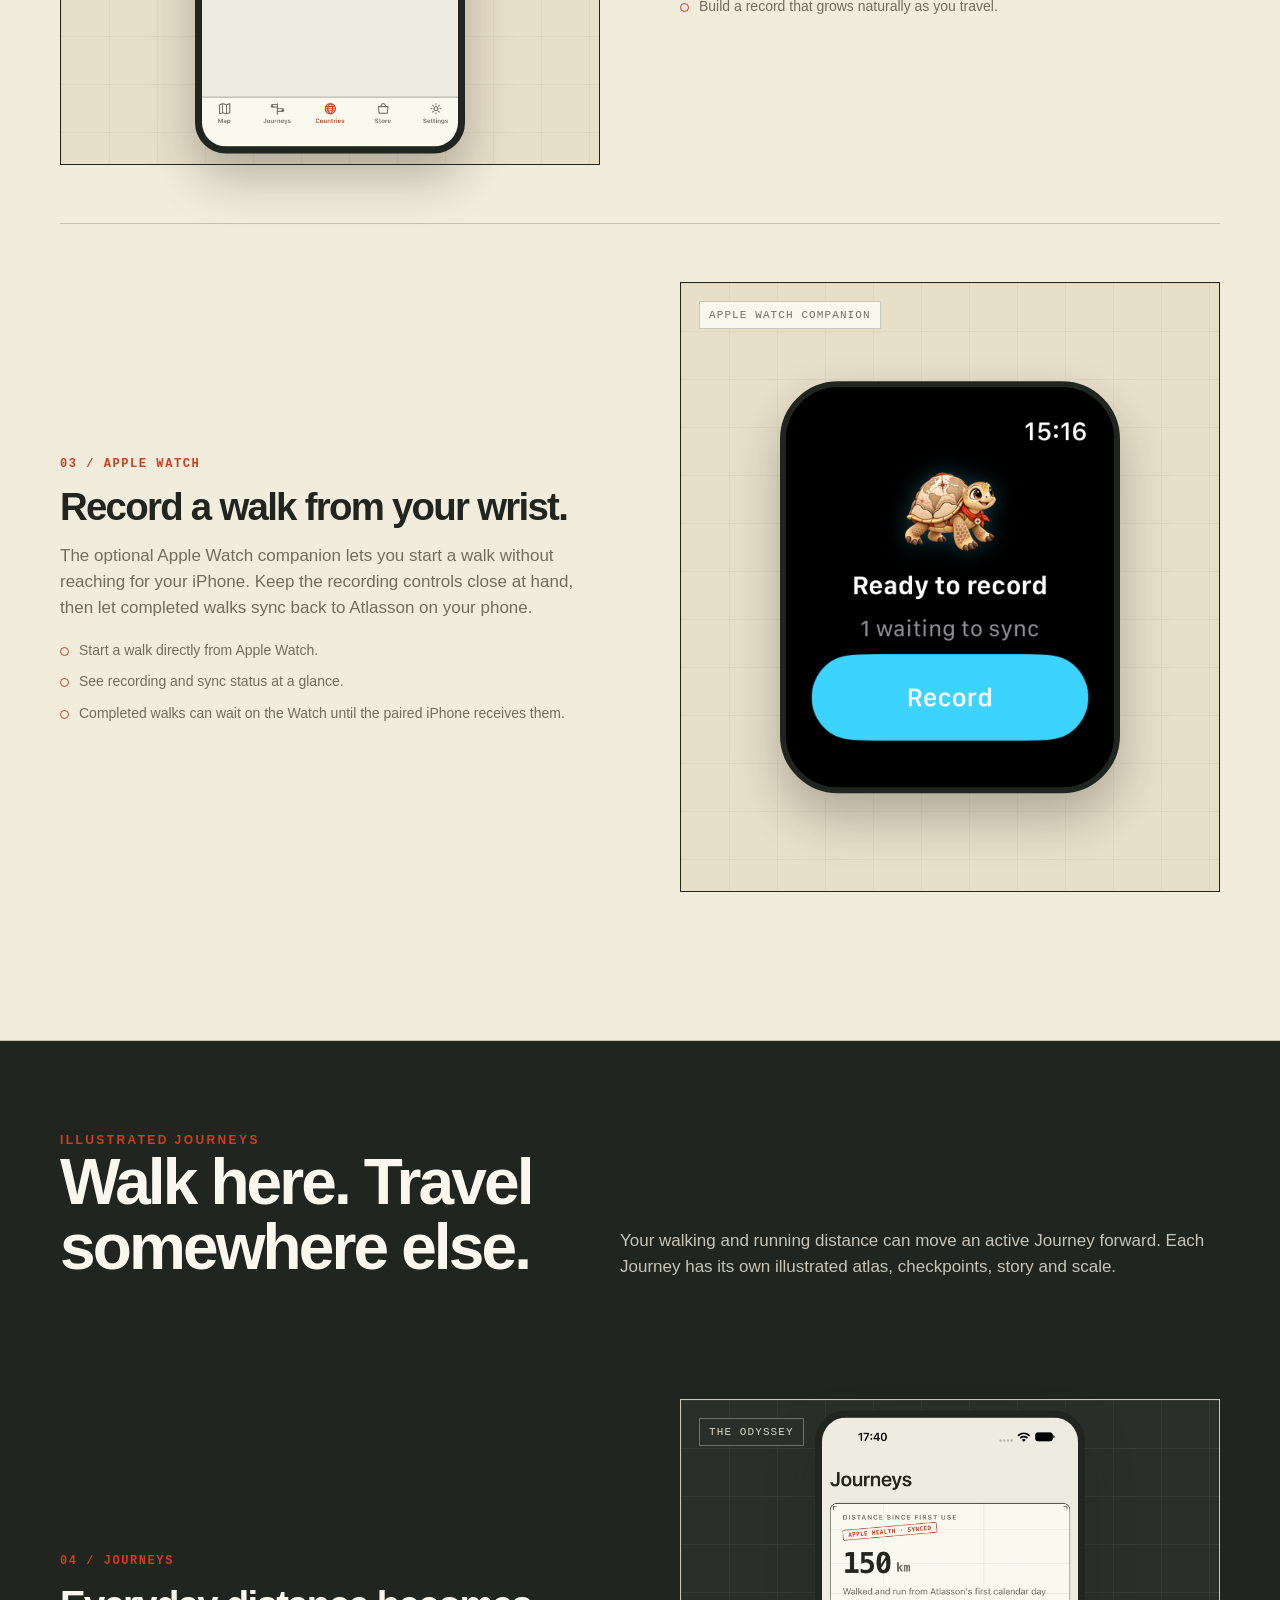
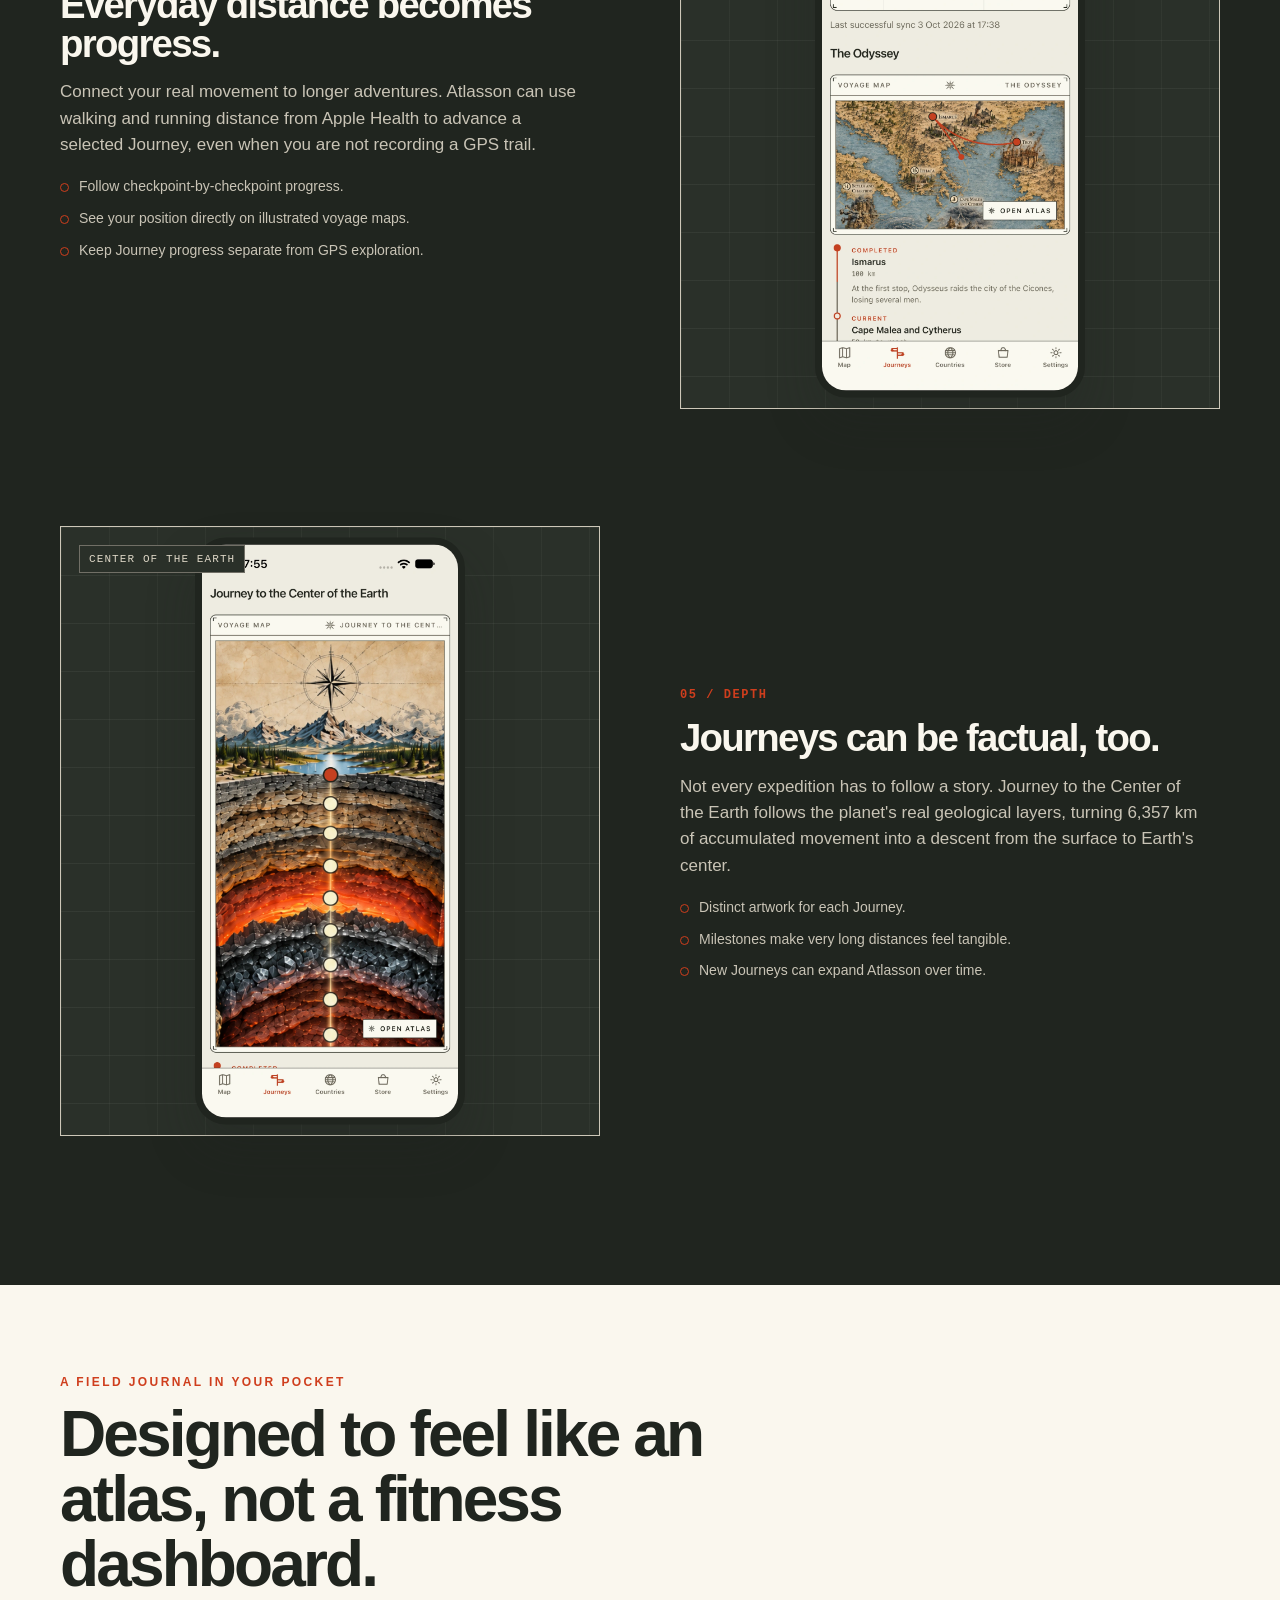
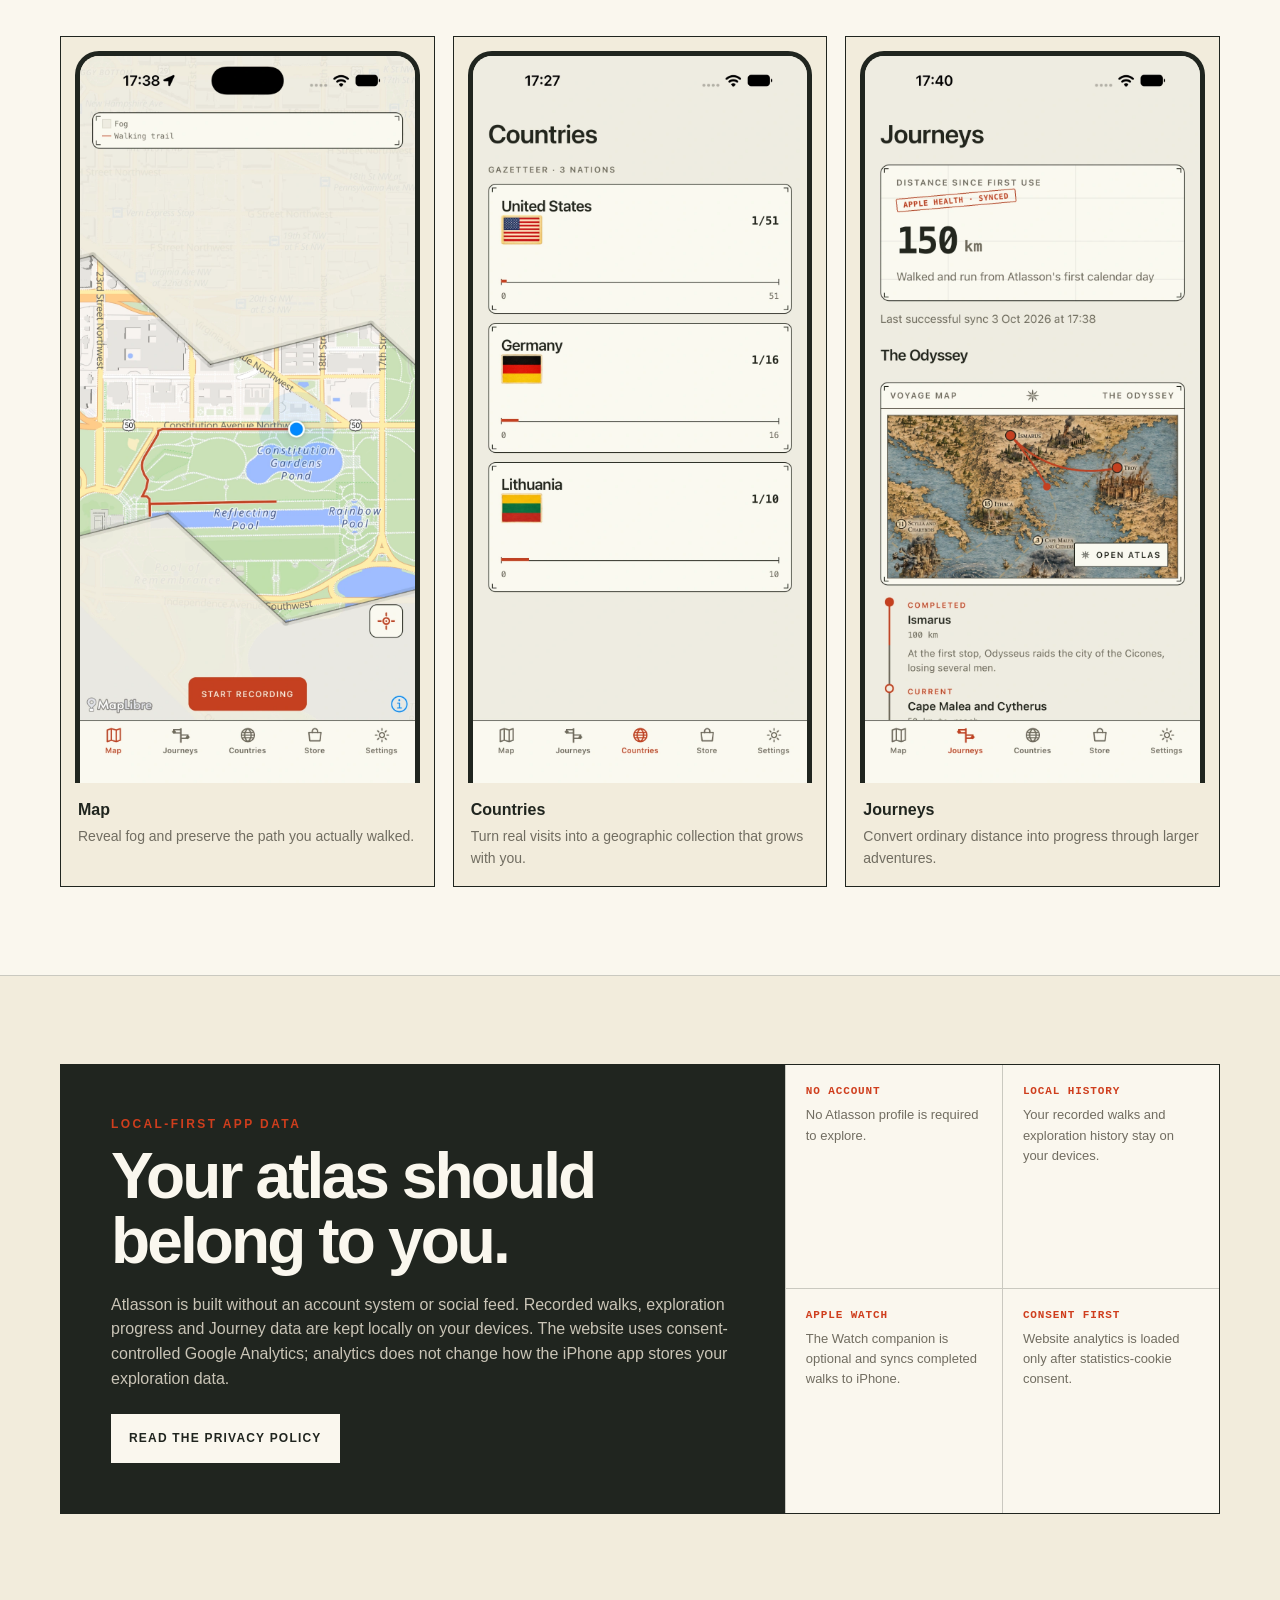
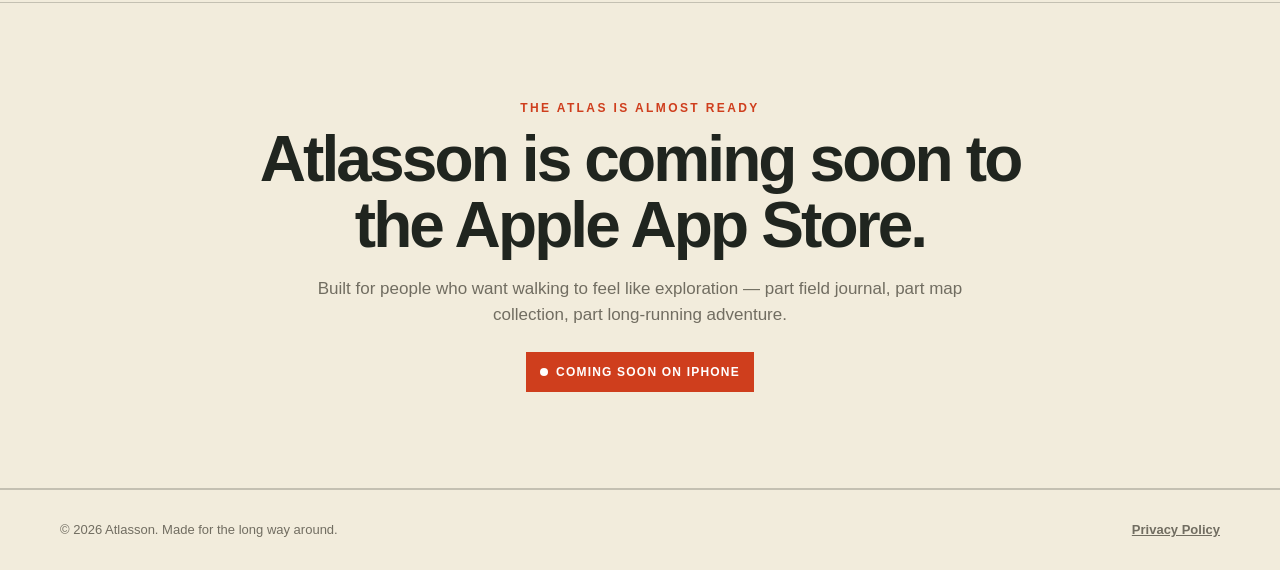
==== commit 3bb5340e: "Improve Apple Watch screenshot quality and hero preview" ====
--- a/index.html
+++ b/index.html
@@ -56,20 +56,20 @@
     .badge{display:inline-flex;align-items:center;gap:9px;border:1px solid var(--ink);background:rgba(250,247,238,.55);padding:9px 12px;margin-bottom:20px;font-size:12px;font-weight:900;letter-spacing:.09em;text-transform:uppercase}.badge:before{content:"";width:8px;height:8px;background:var(--red);border-radius:50%;box-shadow:0 0 0 5px rgba(207,62,29,.12)}
     .hero h1 em{font-style:normal;color:var(--red)}.lead{font-size:clamp(18px,2vw,22px);color:var(--muted);max-width:620px;margin-top:22px}.actions{display:flex;gap:10px;flex-wrap:wrap;margin-top:26px}.button{display:inline-flex;align-items:center;justify-content:center;min-height:49px;padding:12px 17px;border:1px solid var(--ink);text-decoration:none;font-size:12px;font-weight:900;letter-spacing:.1em;text-transform:uppercase}.button.primary{background:var(--ink);color:var(--paper2)}
     .facts{display:flex;flex-wrap:wrap;gap:12px 22px;margin-top:20px;color:var(--muted);font-size:13px}.facts span:before{content:"—";color:var(--red);margin-right:7px}
-    .hero-art{position:relative;min-height:650px}.plate{position:absolute;inset:35px 15px 25px 55px;border:1px solid var(--ink);background:rgba(250,247,238,.5);transform:rotate(1.5deg);box-shadow:0 32px 65px rgba(32,37,31,.14)}.plate:before{content:"FIELD PREVIEW · IPHONE";position:absolute;left:22px;top:17px;color:var(--muted);font:11px ui-monospace,monospace;letter-spacing:.12em}
-    .phone{position:absolute;overflow:hidden;background:#111;border:7px solid #20251f;border-radius:31px;box-shadow:0 24px 48px rgba(32,37,31,.28)}.phone img{width:100%;height:100%;object-fit:cover;image-rendering:auto}.p-map{left:75px;top:55px;width:255px;height:555px;transform:none;z-index:3}.p-country{right:0;top:105px;width:195px;height:424px;transform:none;z-index:2}.p-journey{right:100px;bottom:0;width:170px;height:370px;transform:none;z-index:4}
+    .hero-art{position:relative;min-height:650px}.plate{position:absolute;inset:35px 15px 25px 55px;border:1px solid var(--ink);background:rgba(250,247,238,.5);transform:rotate(1.5deg);box-shadow:0 32px 65px rgba(32,37,31,.14)}.plate:before{content:"FIELD PREVIEW · IPHONE + APPLE WATCH";position:absolute;left:22px;top:17px;color:var(--muted);font:11px ui-monospace,monospace;letter-spacing:.12em}
+    .phone{position:absolute;overflow:hidden;background:#111;border:7px solid #20251f;border-radius:31px;box-shadow:0 24px 48px rgba(32,37,31,.28)}.phone img{width:100%;height:100%;object-fit:cover;image-rendering:auto}.p-map{left:75px;top:55px;width:255px;height:555px;transform:none;z-index:3}.p-country{right:0;top:105px;width:195px;height:424px;transform:none;z-index:2}.p-journey{right:100px;bottom:0;width:170px;height:370px;transform:none;z-index:4}.p-watch{position:absolute;left:8px;bottom:32px;width:132px;overflow:hidden;background:#000;border:5px solid var(--ink);border-radius:30px;box-shadow:0 18px 36px rgba(32,37,31,.3);z-index:6}.p-watch img{width:100%;height:auto}
     section{border-bottom:1px solid var(--line)}.intro{padding:82px 0;background:var(--paper2)}.intro-grid{display:grid;grid-template-columns:.72fr 1.28fr;gap:80px}.intro-copy>p{font-size:18px;color:var(--muted)}
     .ledger{display:grid;grid-template-columns:1fr 1fr;border-left:1px solid var(--ink);border-top:1px solid var(--ink);margin-top:28px}.ledger article{padding:22px;min-height:160px;border-right:1px solid var(--ink);border-bottom:1px solid var(--ink)}.ledger small{display:block;color:var(--red);font:700 11px ui-monospace,monospace;letter-spacing:.12em;text-transform:uppercase;margin-bottom:11px}.ledger strong{font-size:18px}.ledger span{display:block;color:var(--muted);font-size:14px;margin-top:7px}
     .feature{padding:90px 0}.heading{display:grid;grid-template-columns:.9fr 1.1fr;gap:40px;align-items:end;margin-bottom:60px}.heading p:last-child{color:var(--muted);max-width:600px;margin-left:auto;font-size:17px}
     .row{display:grid;grid-template-columns:1fr 1fr;gap:80px;align-items:center;padding:58px 0;border-top:1px solid var(--line)}.row:first-of-type{border-top:0;padding-top:0}.row.reverse .copy{order:2}.row.reverse .stage{order:1}.index{font:800 12px ui-monospace,monospace;color:var(--red);letter-spacing:.13em;text-transform:uppercase}.copy h3{margin-top:13px}.copy>p{color:var(--muted);font-size:17px;margin-top:16px;max-width:520px}.bullets{display:grid;gap:10px;margin-top:18px;color:var(--muted);font-size:14px}.bullets div{display:flex;gap:10px}.bullets div:before{content:"";width:7px;height:7px;border:1px solid var(--red);border-radius:50%;margin-top:7px;flex:0 0 auto}
-    .stage{min-height:610px;position:relative;border:1px solid var(--ink);background:linear-gradient(rgba(32,37,31,.05) 1px,transparent 1px),linear-gradient(90deg,rgba(32,37,31,.04) 1px,transparent 1px),#e8dfc9;background-size:48px 48px}.stage-label{position:absolute;left:18px;top:18px;padding:7px 9px;background:var(--paper2);border:1px solid var(--line);font:11px ui-monospace,monospace;letter-spacing:.1em;text-transform:uppercase;color:var(--muted);z-index:5}.stage .phone{left:50%;top:50%;width:270px;height:587px;transform:translate(-50%,-50%)}.stage .watch-device{position:absolute;left:50%;top:50%;width:300px;overflow:hidden;background:#000;border:8px solid var(--ink);border-radius:62px;box-shadow:0 24px 48px rgba(32,37,31,.28);transform:translate(-50%,-50%)}.stage .watch-device img{width:100%;height:auto}
+    .stage{min-height:610px;position:relative;border:1px solid var(--ink);background:linear-gradient(rgba(32,37,31,.05) 1px,transparent 1px),linear-gradient(90deg,rgba(32,37,31,.04) 1px,transparent 1px),#e8dfc9;background-size:48px 48px}.stage-label{position:absolute;left:18px;top:18px;padding:7px 9px;background:var(--paper2);border:1px solid var(--line);font:11px ui-monospace,monospace;letter-spacing:.1em;text-transform:uppercase;color:var(--muted);z-index:5}.stage .phone{left:50%;top:50%;width:270px;height:587px;transform:translate(-50%,-50%)}.stage .watch-device{position:absolute;left:50%;top:50%;width:340px;overflow:hidden;background:#000;border:6px solid var(--ink);border-radius:58px;box-shadow:0 24px 48px rgba(32,37,31,.28);transform:translate(-50%,-50%)}.stage .watch-device img{width:100%;height:auto}
     .dark{background:var(--dark);color:var(--paper2)}.dark .heading p:last-child,.dark .copy>p,.dark .bullets{color:#c9c4b6}.dark .stage{border-color:#cdc7b8;background:linear-gradient(rgba(250,247,238,.05) 1px,transparent 1px),linear-gradient(90deg,rgba(250,247,238,.04) 1px,transparent 1px),#2a3029;background-size:48px 48px}.dark .stage-label{background:#2a3029;color:#ddd6c6;border-color:#716f66}
     .screen-strip{padding:88px 0;background:var(--paper2)}.screens{display:grid;grid-template-columns:repeat(3,1fr);gap:18px;margin-top:38px}.card{margin:0;border:1px solid var(--ink);padding:14px 14px 0;background:var(--paper)}.card img{width:100%;border:5px solid #20251f;border-bottom:0;border-radius:24px 24px 0 0}.card figcaption{padding:15px 3px 17px;color:var(--muted);font-size:14px}.card strong{display:block;color:var(--ink);font-size:16px;margin-bottom:3px}
     .privacy{padding:88px 0}.privacy-box{display:grid;grid-template-columns:1.25fr .75fr;border:1px solid var(--ink);background:var(--paper2)}.privacy-main{background:var(--dark);color:var(--paper2);padding:50px}.privacy-main h2{margin-top:10px}.privacy-main p:last-of-type{color:#c9c4b6;margin-top:18px;max-width:650px}.privacy-main .button{margin-top:22px;background:var(--paper2);color:var(--ink);border-color:var(--paper2)}.privacy-list{display:grid;grid-template-columns:1fr 1fr}.privacy-list div{padding:20px;border-left:1px solid var(--line);border-bottom:1px solid var(--line);min-height:150px}.privacy-list div:nth-last-child(-n+2){border-bottom:0}.privacy-list b{display:block;color:var(--red);font:800 11px ui-monospace,monospace;letter-spacing:.08em;text-transform:uppercase}.privacy-list span{display:block;color:var(--muted);font-size:13px;margin-top:8px}
     .closing{padding:96px 0;text-align:center}.closing h2{max-width:820px;margin:10px auto 0}.closing p:last-of-type{max-width:650px;margin:18px auto 0;color:var(--muted);font-size:17px}.coming{display:inline-flex;align-items:center;gap:8px;margin-top:23px;background:var(--red);color:white;padding:11px 14px;font-size:12px;font-weight:900;letter-spacing:.1em;text-transform:uppercase}.coming:before{content:"";width:8px;height:8px;background:white;border-radius:50%}
     footer{border-top:1px solid var(--line);padding:30px 0;color:var(--muted);font-size:13px}.footer{display:flex;justify-content:space-between;gap:25px}.footer a{font-weight:800}
     @media(max-width:950px){.hero-grid,.intro-grid,.heading,.row,.privacy-box{grid-template-columns:1fr}.hero-art{max-width:650px;width:100%;margin:auto}.heading p:last-child{margin-left:0}.row{gap:30px}.row.reverse .copy{order:1}.row.reverse .stage{order:2}}
-    @media(max-width:650px){.wrap{width:min(100% - 20px,1160px)}nav a:not(.soon){display:none}.hero{padding-top:50px}.hero-art{min-height:470px}.plate{inset:25px 0 18px 12px}.p-map{left:30px;top:45px;width:185px;height:402px}.p-country{right:0;top:90px;width:135px;height:294px}.p-journey{right:55px;width:120px;height:261px}.ledger{grid-template-columns:1fr}.ledger article{min-height:auto}.stage{min-height:480px}.stage .phone{width:205px;height:446px}.stage .watch-device{width:235px;border-width:6px;border-radius:49px}.screens{grid-template-columns:1fr}.card{max-width:330px;margin:auto}.privacy-list{grid-template-columns:1fr}.privacy-list div{border-left:0;border-bottom:1px solid var(--line)!important}.privacy-list div:last-child{border-bottom:0!important}.privacy-main{padding:30px}.footer{flex-direction:column}}
+    @media(max-width:650px){.wrap{width:min(100% - 20px,1160px)}nav a:not(.soon){display:none}.hero{padding-top:50px}.hero-art{min-height:470px}.plate{inset:25px 0 18px 12px}.p-map{left:30px;top:45px;width:185px;height:402px}.p-country{right:0;top:90px;width:135px;height:294px}.p-journey{right:55px;width:120px;height:261px}.p-watch{left:2px;bottom:24px;width:96px;border-width:4px;border-radius:23px}.ledger{grid-template-columns:1fr}.ledger article{min-height:auto}.stage{min-height:480px}.stage .phone{width:205px;height:446px}.stage .watch-device{width:235px;border-width:6px;border-radius:49px}.screens{grid-template-columns:1fr}.card{max-width:330px;margin:auto}.privacy-list{grid-template-columns:1fr}.privacy-list div{border-left:0;border-bottom:1px solid var(--line)!important}.privacy-list div:last-child{border-bottom:0!important}.privacy-main{padding:30px}.footer{flex-direction:column}}
   </style>
 </head>
 <body>
@@ -90,6 +90,7 @@
       <div class="phone p-map"><img src="assets/screenshots/map-hq.webp" alt="Atlasson map showing explored areas, fog and a recorded walking trail"></div>
       <div class="phone p-country"><img src="assets/screenshots/countries-hq.webp" alt="Atlasson countries screen showing exploration progress"></div>
       <div class="phone p-journey"><img src="assets/screenshots/odyssey-hq.webp" alt="Atlasson Journeys screen showing distance progress and The Odyssey"></div>
+      <div class="p-watch"><img src="assets/screenshots/apple-watch-companion.png" alt="Atlasson Apple Watch companion ready to record a walk"></div>
     </div>
   </div>
 </section>
@@ -122,7 +123,7 @@
     </div>
     <div class="row">
       <div class="copy"><span class="index">03 / Apple Watch</span><h3>Record a walk from your wrist.</h3><p>The optional Apple Watch companion lets you start a walk without reaching for your iPhone. Keep the recording controls close at hand, then let completed walks sync back to Atlasson on your phone.</p><div class="bullets"><div>Start a walk directly from Apple Watch.</div><div>See recording and sync status at a glance.</div><div>Completed walks can wait on the Watch until the paired iPhone receives them.</div></div></div>
-      <div class="stage"><span class="stage-label">Apple Watch companion</span><div class="watch-device"><img loading="lazy" src="assets/screenshots/apple-watch-companion.webp" alt="Atlasson Apple Watch companion ready to record a walk and showing sync status"></div></div>
+      <div class="stage"><span class="stage-label">Apple Watch companion</span><div class="watch-device"><img loading="lazy" src="assets/screenshots/apple-watch-companion.png" alt="Atlasson Apple Watch companion ready to record a walk and showing sync status"></div></div>
     </div>
   </div>
 </section>
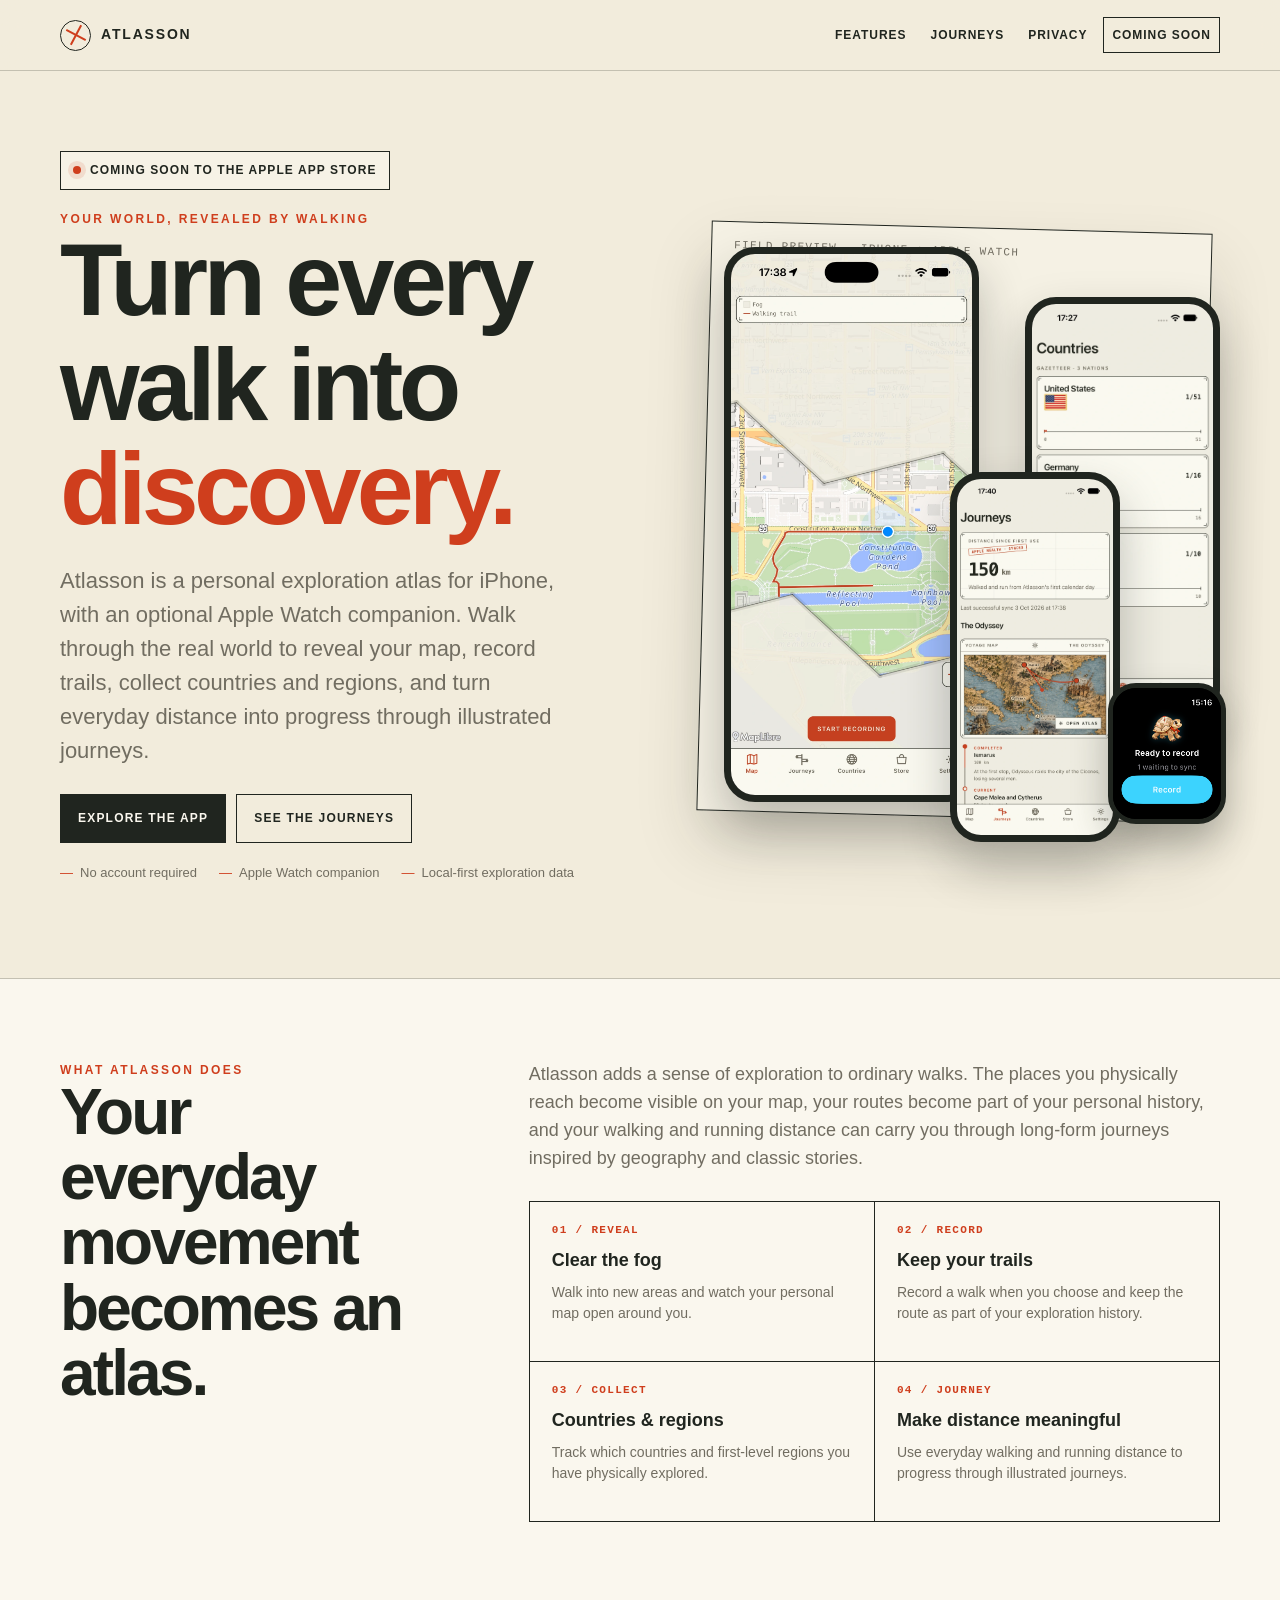
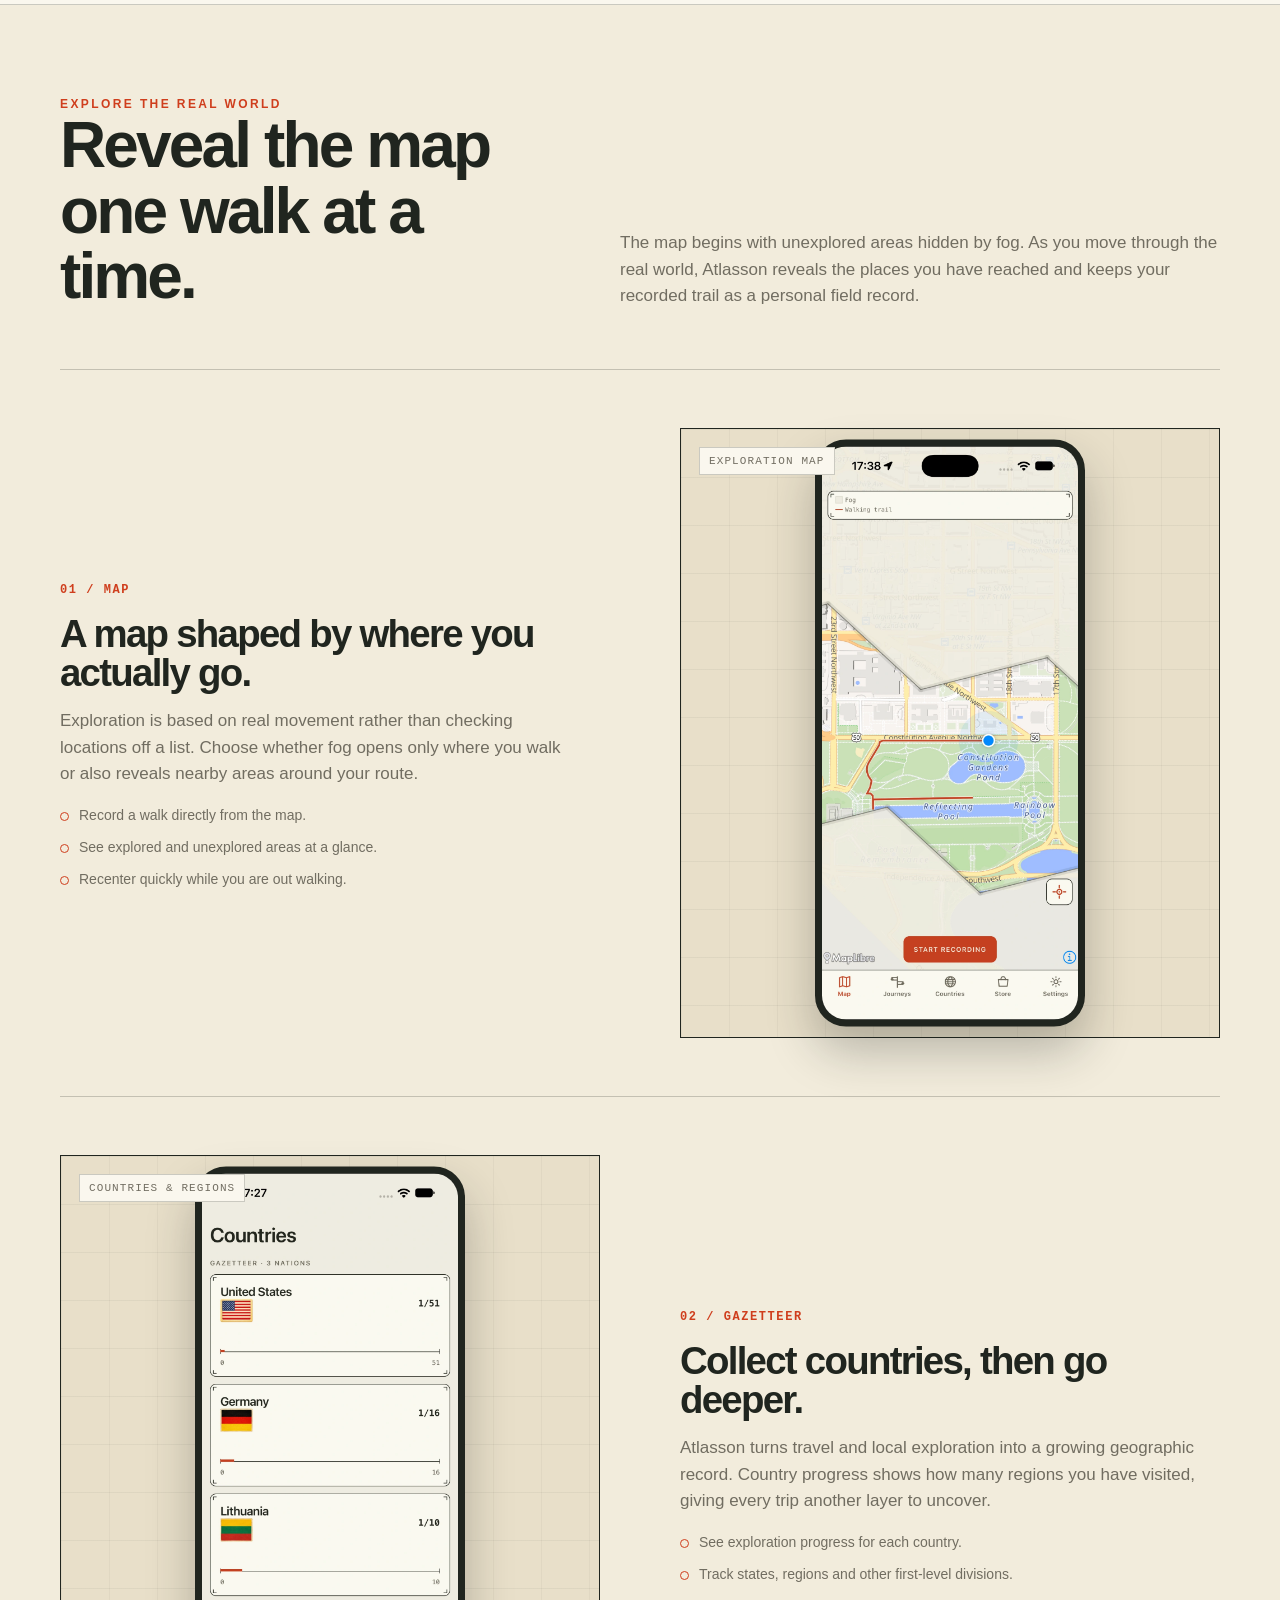
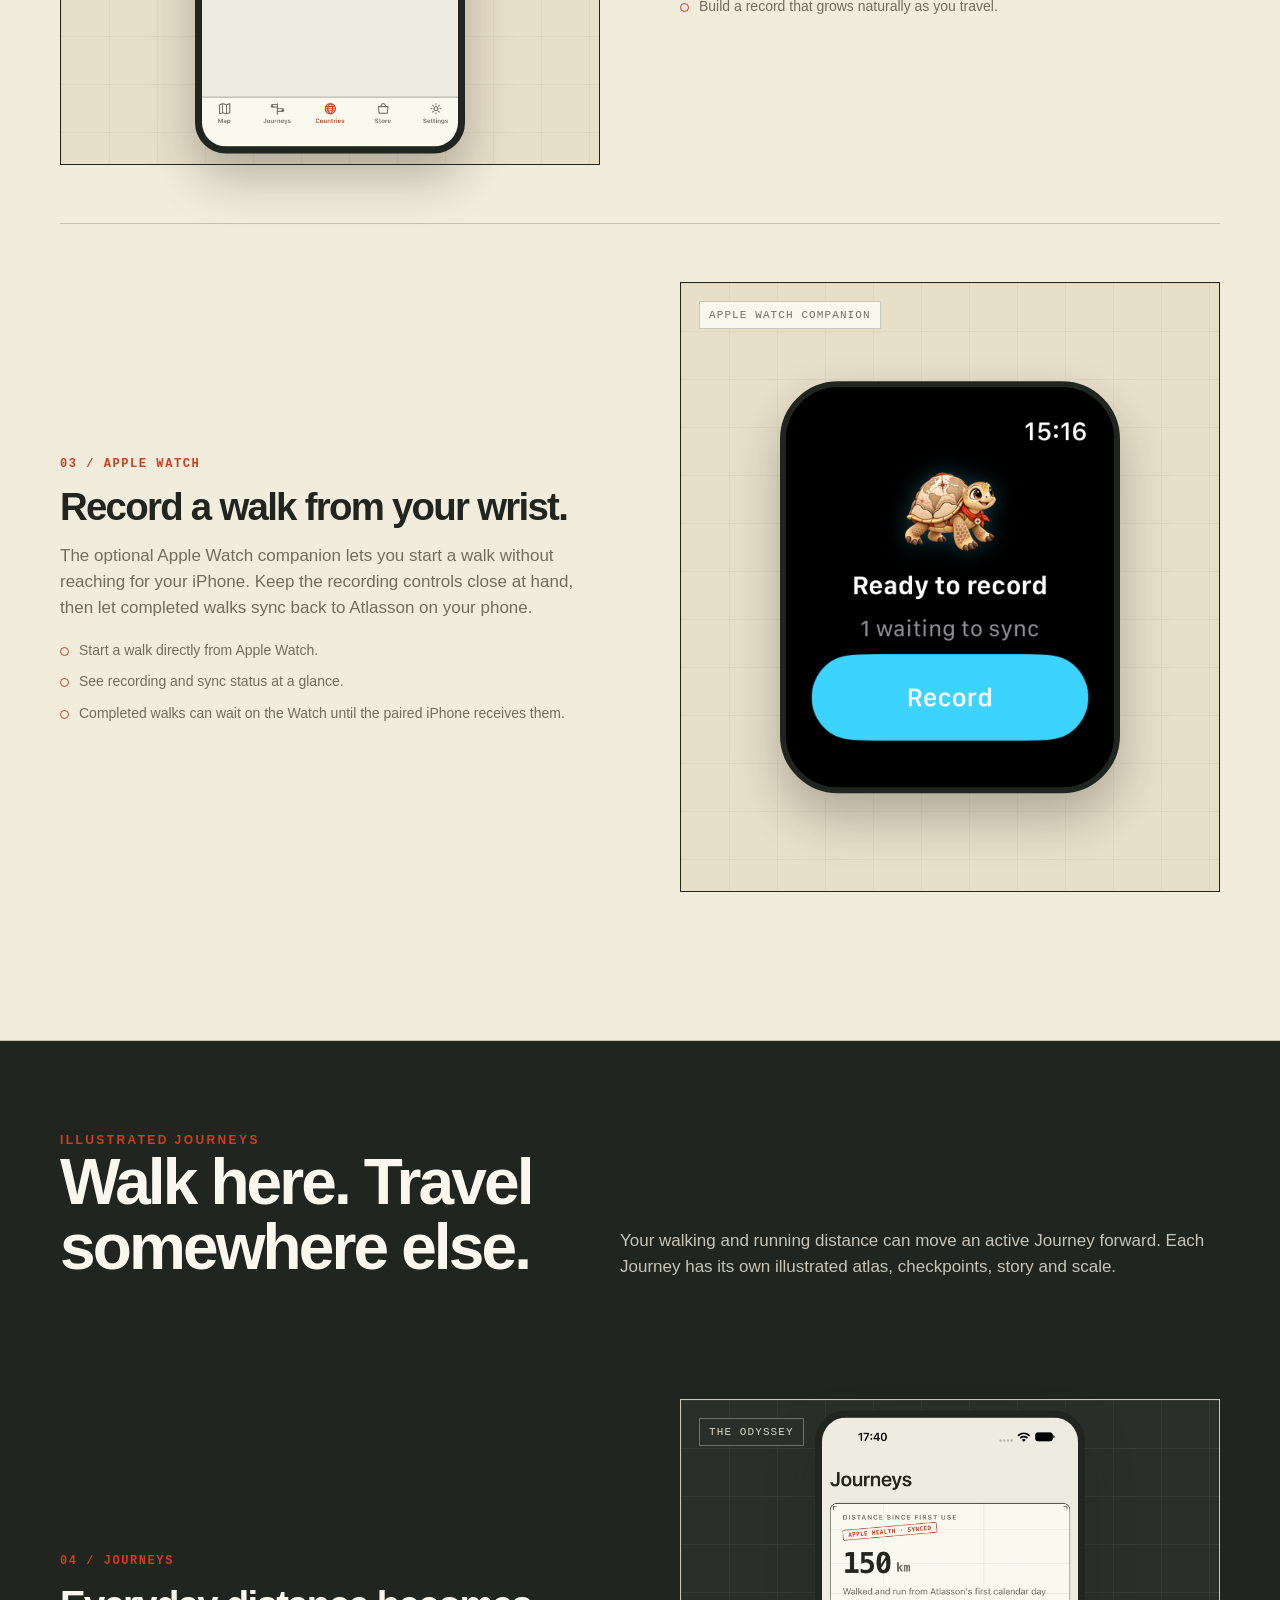
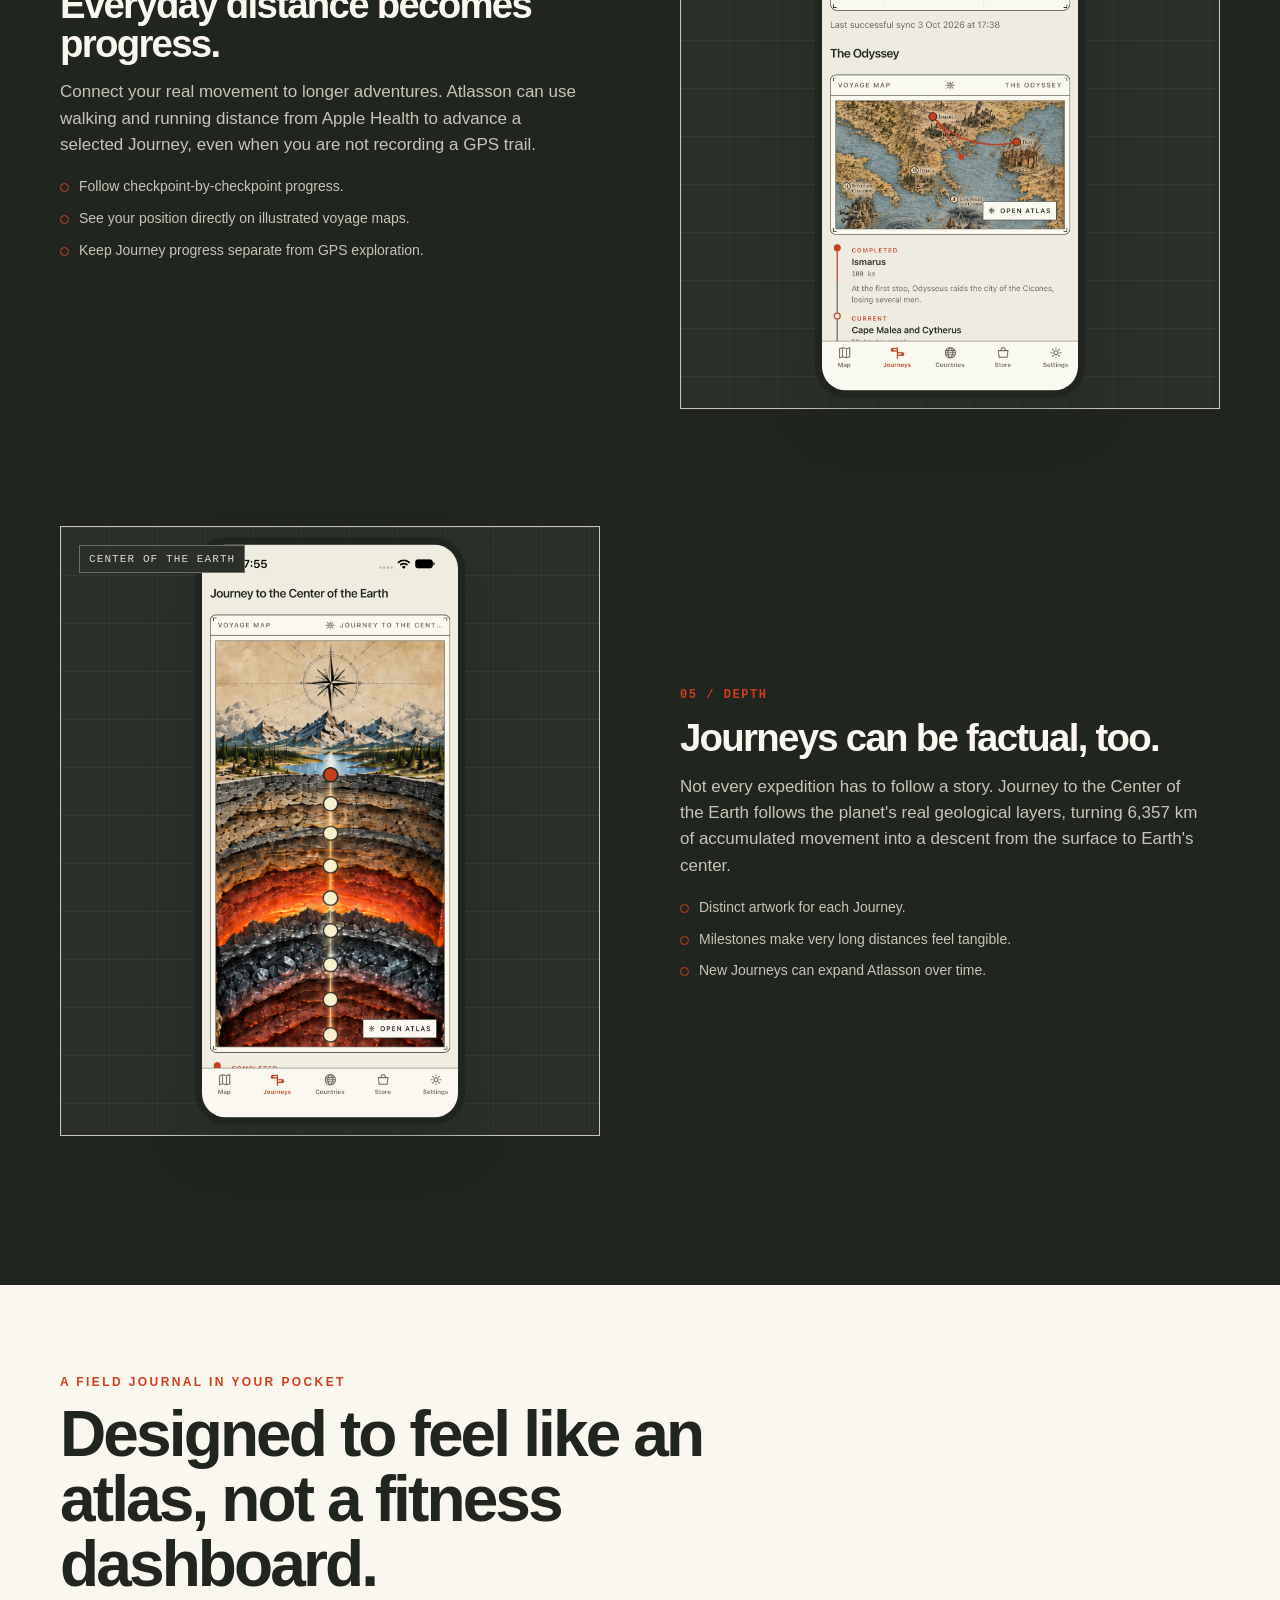
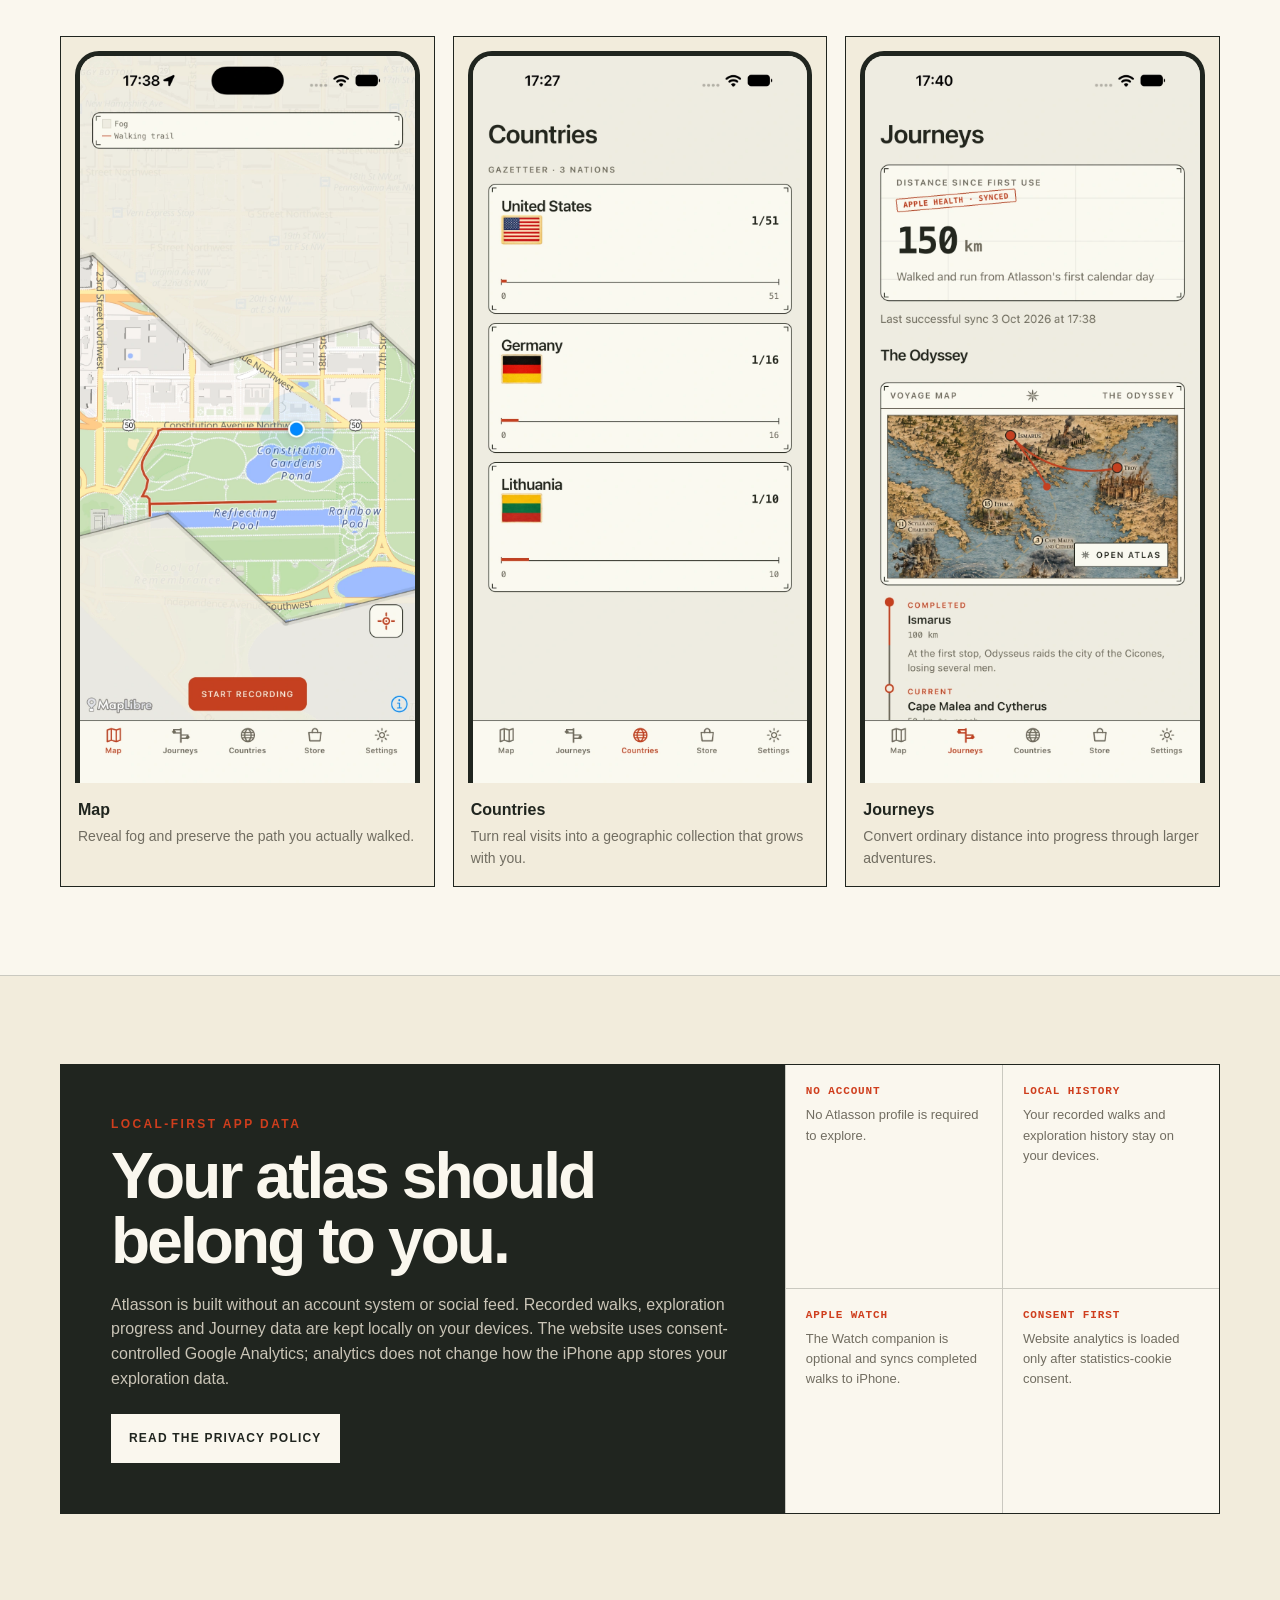
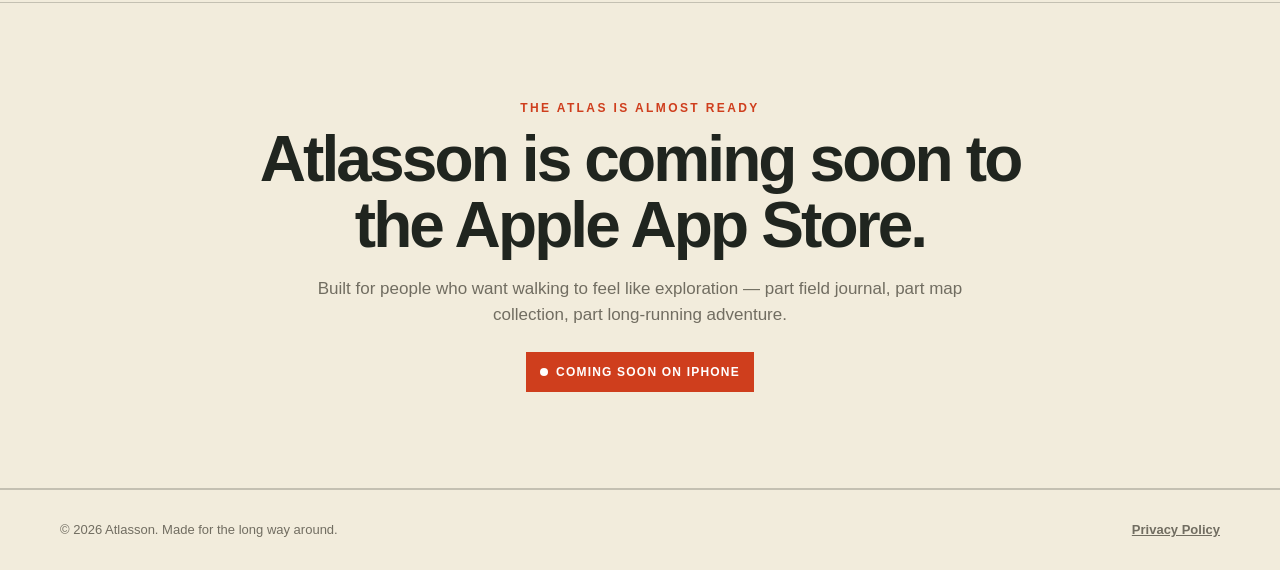
==== commit f010f4ee: "Fix Center of Earth screenshot and hero Watch placement" ====
--- a/index.html
+++ b/index.html
@@ -57,7 +57,7 @@
     .hero h1 em{font-style:normal;color:var(--red)}.lead{font-size:clamp(18px,2vw,22px);color:var(--muted);max-width:620px;margin-top:22px}.actions{display:flex;gap:10px;flex-wrap:wrap;margin-top:26px}.button{display:inline-flex;align-items:center;justify-content:center;min-height:49px;padding:12px 17px;border:1px solid var(--ink);text-decoration:none;font-size:12px;font-weight:900;letter-spacing:.1em;text-transform:uppercase}.button.primary{background:var(--ink);color:var(--paper2)}
     .facts{display:flex;flex-wrap:wrap;gap:12px 22px;margin-top:20px;color:var(--muted);font-size:13px}.facts span:before{content:"—";color:var(--red);margin-right:7px}
     .hero-art{position:relative;min-height:650px}.plate{position:absolute;inset:35px 15px 25px 55px;border:1px solid var(--ink);background:rgba(250,247,238,.5);transform:rotate(1.5deg);box-shadow:0 32px 65px rgba(32,37,31,.14)}.plate:before{content:"FIELD PREVIEW · IPHONE + APPLE WATCH";position:absolute;left:22px;top:17px;color:var(--muted);font:11px ui-monospace,monospace;letter-spacing:.12em}
-    .phone{position:absolute;overflow:hidden;background:#111;border:7px solid #20251f;border-radius:31px;box-shadow:0 24px 48px rgba(32,37,31,.28)}.phone img{width:100%;height:100%;object-fit:cover;image-rendering:auto}.p-map{left:75px;top:55px;width:255px;height:555px;transform:none;z-index:3}.p-country{right:0;top:105px;width:195px;height:424px;transform:none;z-index:2}.p-journey{right:100px;bottom:0;width:170px;height:370px;transform:none;z-index:4}.p-watch{position:absolute;left:8px;bottom:32px;width:132px;overflow:hidden;background:#000;border:5px solid var(--ink);border-radius:30px;box-shadow:0 18px 36px rgba(32,37,31,.3);z-index:6}.p-watch img{width:100%;height:auto}
+    .phone{position:absolute;overflow:hidden;background:#111;border:7px solid #20251f;border-radius:31px;box-shadow:0 24px 48px rgba(32,37,31,.28)}.phone img{width:100%;height:100%;object-fit:cover;image-rendering:auto}.p-map{left:75px;top:55px;width:255px;height:555px;transform:none;z-index:3}.p-country{right:0;top:105px;width:195px;height:424px;transform:none;z-index:2}.p-journey{right:100px;bottom:0;width:170px;height:370px;transform:none;z-index:4}.p-watch{position:absolute;right:-6px;bottom:18px;width:118px;overflow:hidden;background:#000;border:5px solid var(--ink);border-radius:28px;box-shadow:0 18px 36px rgba(32,37,31,.3);z-index:6}.p-watch img{width:100%;height:auto}.p-watch img{width:100%;height:auto}
     section{border-bottom:1px solid var(--line)}.intro{padding:82px 0;background:var(--paper2)}.intro-grid{display:grid;grid-template-columns:.72fr 1.28fr;gap:80px}.intro-copy>p{font-size:18px;color:var(--muted)}
     .ledger{display:grid;grid-template-columns:1fr 1fr;border-left:1px solid var(--ink);border-top:1px solid var(--ink);margin-top:28px}.ledger article{padding:22px;min-height:160px;border-right:1px solid var(--ink);border-bottom:1px solid var(--ink)}.ledger small{display:block;color:var(--red);font:700 11px ui-monospace,monospace;letter-spacing:.12em;text-transform:uppercase;margin-bottom:11px}.ledger strong{font-size:18px}.ledger span{display:block;color:var(--muted);font-size:14px;margin-top:7px}
     .feature{padding:90px 0}.heading{display:grid;grid-template-columns:.9fr 1.1fr;gap:40px;align-items:end;margin-bottom:60px}.heading p:last-child{color:var(--muted);max-width:600px;margin-left:auto;font-size:17px}
@@ -69,7 +69,7 @@
     .closing{padding:96px 0;text-align:center}.closing h2{max-width:820px;margin:10px auto 0}.closing p:last-of-type{max-width:650px;margin:18px auto 0;color:var(--muted);font-size:17px}.coming{display:inline-flex;align-items:center;gap:8px;margin-top:23px;background:var(--red);color:white;padding:11px 14px;font-size:12px;font-weight:900;letter-spacing:.1em;text-transform:uppercase}.coming:before{content:"";width:8px;height:8px;background:white;border-radius:50%}
     footer{border-top:1px solid var(--line);padding:30px 0;color:var(--muted);font-size:13px}.footer{display:flex;justify-content:space-between;gap:25px}.footer a{font-weight:800}
     @media(max-width:950px){.hero-grid,.intro-grid,.heading,.row,.privacy-box{grid-template-columns:1fr}.hero-art{max-width:650px;width:100%;margin:auto}.heading p:last-child{margin-left:0}.row{gap:30px}.row.reverse .copy{order:1}.row.reverse .stage{order:2}}
-    @media(max-width:650px){.wrap{width:min(100% - 20px,1160px)}nav a:not(.soon){display:none}.hero{padding-top:50px}.hero-art{min-height:470px}.plate{inset:25px 0 18px 12px}.p-map{left:30px;top:45px;width:185px;height:402px}.p-country{right:0;top:90px;width:135px;height:294px}.p-journey{right:55px;width:120px;height:261px}.p-watch{left:2px;bottom:24px;width:96px;border-width:4px;border-radius:23px}.ledger{grid-template-columns:1fr}.ledger article{min-height:auto}.stage{min-height:480px}.stage .phone{width:205px;height:446px}.stage .watch-device{width:235px;border-width:6px;border-radius:49px}.screens{grid-template-columns:1fr}.card{max-width:330px;margin:auto}.privacy-list{grid-template-columns:1fr}.privacy-list div{border-left:0;border-bottom:1px solid var(--line)!important}.privacy-list div:last-child{border-bottom:0!important}.privacy-main{padding:30px}.footer{flex-direction:column}}
+    @media(max-width:650px){.wrap{width:min(100% - 20px,1160px)}nav a:not(.soon){display:none}.hero{padding-top:50px}.hero-art{min-height:470px}.plate{inset:25px 0 18px 12px}.p-map{left:30px;top:45px;width:185px;height:402px}.p-country{right:0;top:90px;width:135px;height:294px}.p-journey{right:55px;width:120px;height:261px}.p-watch{right:2px;left:auto;bottom:16px;width:88px;border-width:4px;border-radius:22px}.ledger{grid-template-columns:1fr}.ledger article{min-height:auto}.stage{min-height:480px}.stage .phone{width:205px;height:446px}.stage .watch-device{width:235px;border-width:6px;border-radius:49px}.screens{grid-template-columns:1fr}.card{max-width:330px;margin:auto}.privacy-list{grid-template-columns:1fr}.privacy-list div{border-left:0;border-bottom:1px solid var(--line)!important}.privacy-list div:last-child{border-bottom:0!important}.privacy-main{padding:30px}.footer{flex-direction:column}}
   </style>
 </head>
 <body>
@@ -137,7 +137,7 @@
     </div>
     <div class="row reverse">
       <div class="copy"><span class="index">05 / Depth</span><h3>Journeys can be factual, too.</h3><p>Not every expedition has to follow a story. Journey to the Center of the Earth follows the planet's real geological layers, turning 6,357 km of accumulated movement into a descent from the surface to Earth's center.</p><div class="bullets"><div>Distinct artwork for each Journey.</div><div>Milestones make very long distances feel tangible.</div><div>New Journeys can expand Atlasson over time.</div></div></div>
-      <div class="stage"><span class="stage-label">Center of the Earth</span><div class="phone"><img loading="lazy" src="assets/screenshots/center-earth-hq.webp" alt="Journey to the Center of the Earth illustrated progression screen"></div></div>
+      <div class="stage"><span class="stage-label">Center of the Earth</span><div class="phone"><img loading="lazy" src="assets/screenshots/center-earth.png" alt="Journey to the Center of the Earth illustrated progression screen"></div></div>
     </div>
   </div>
 </section>
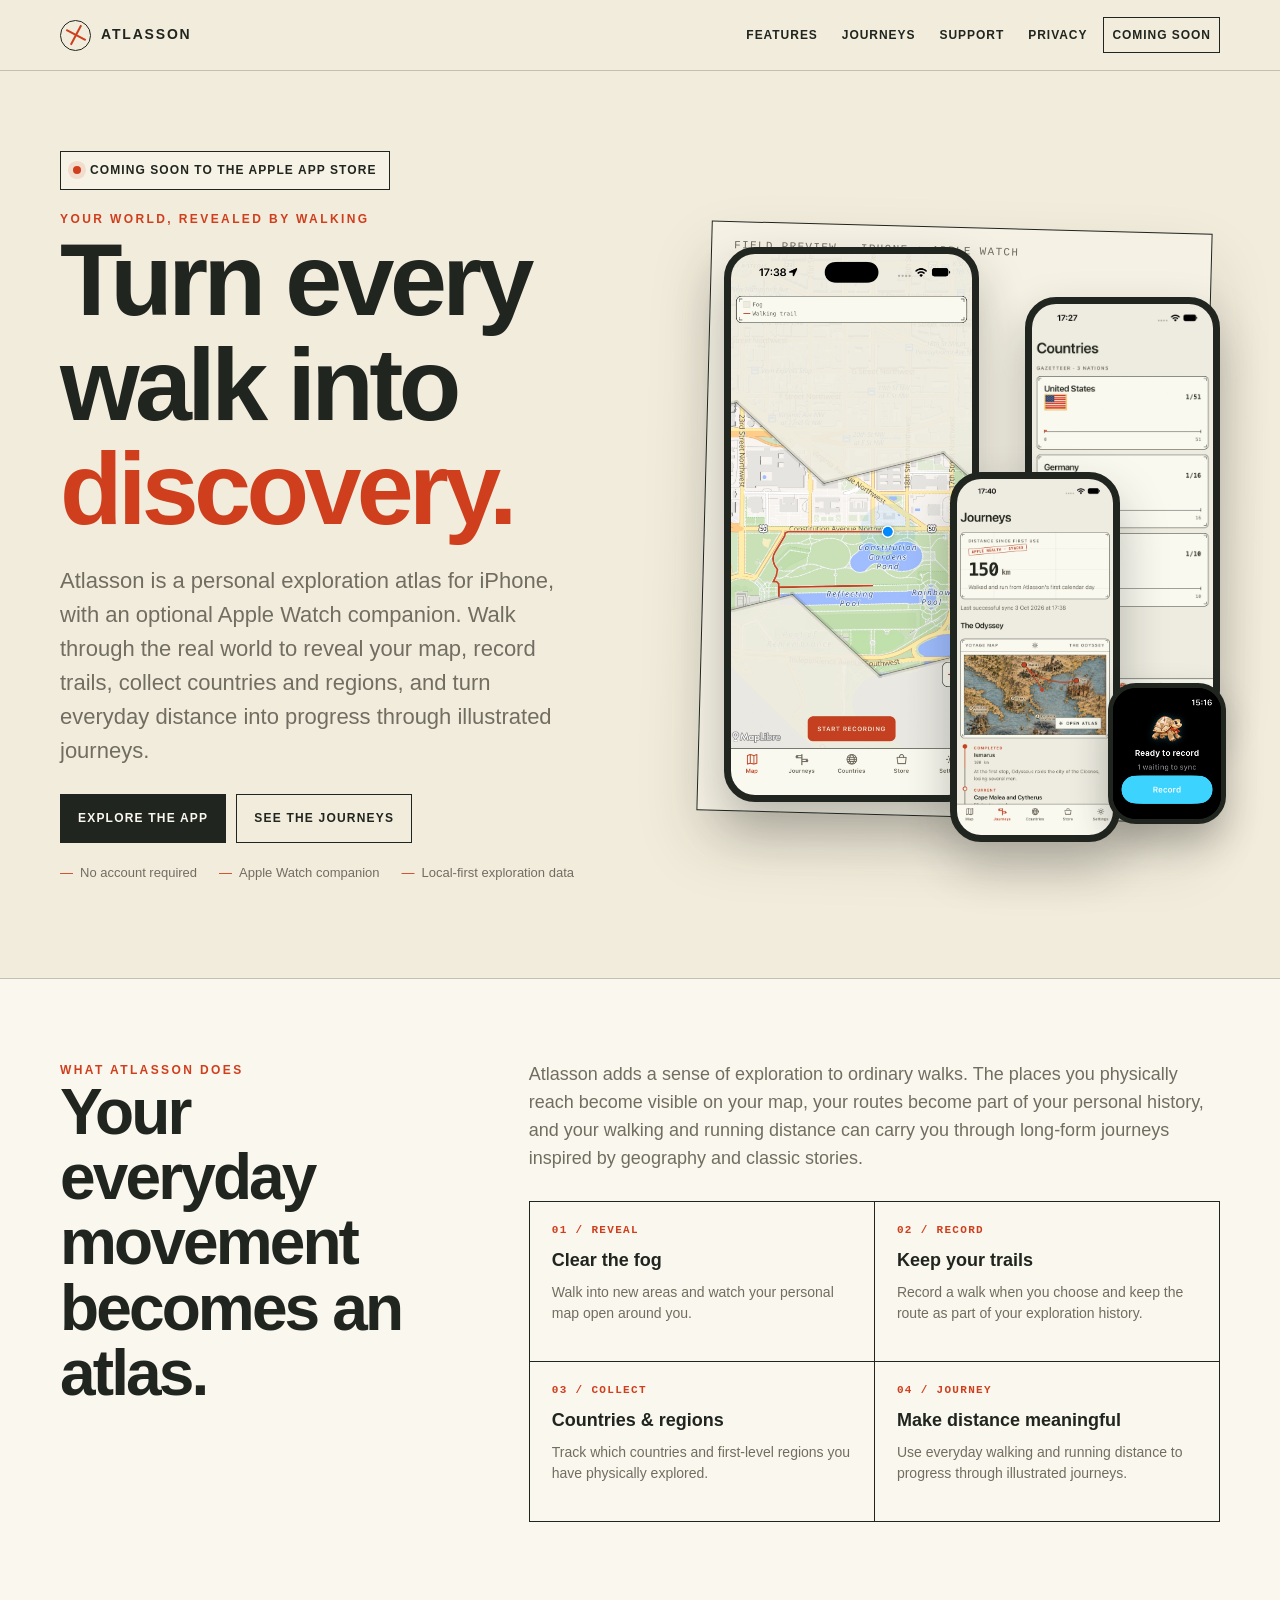
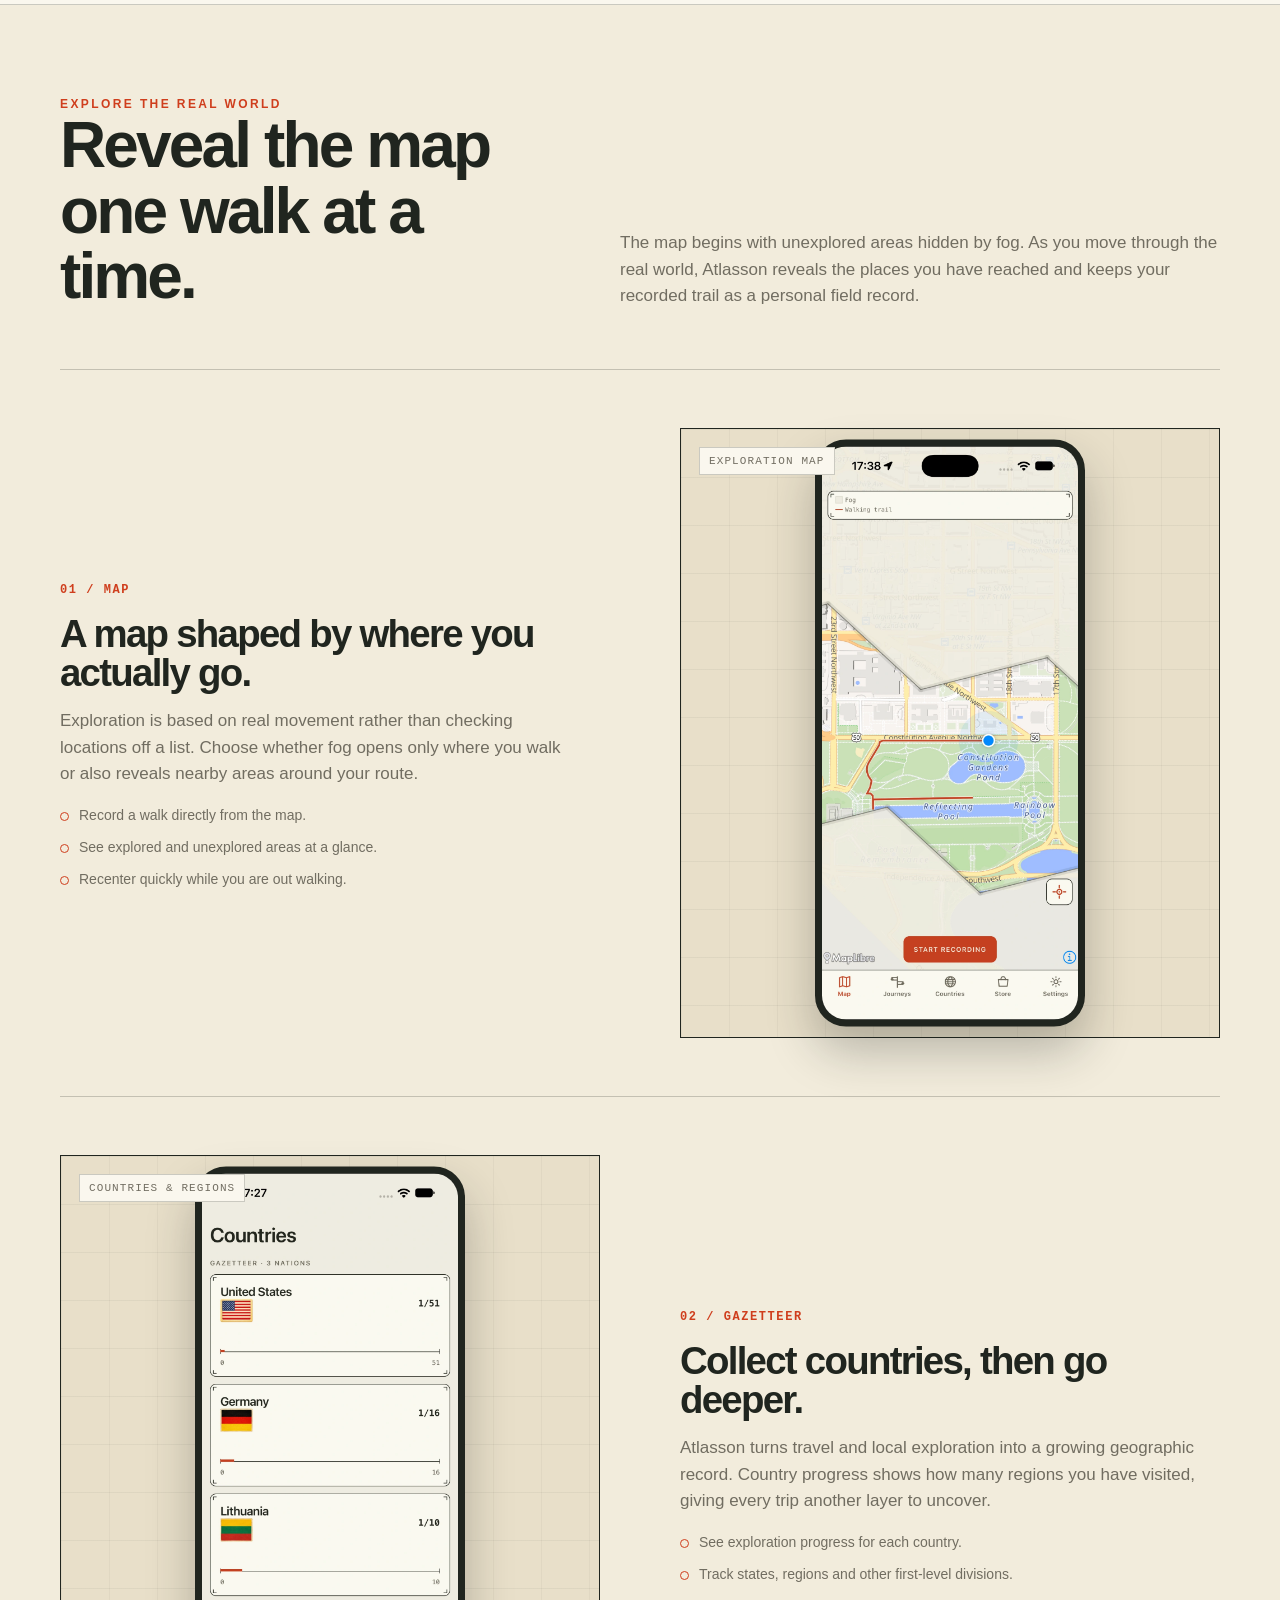
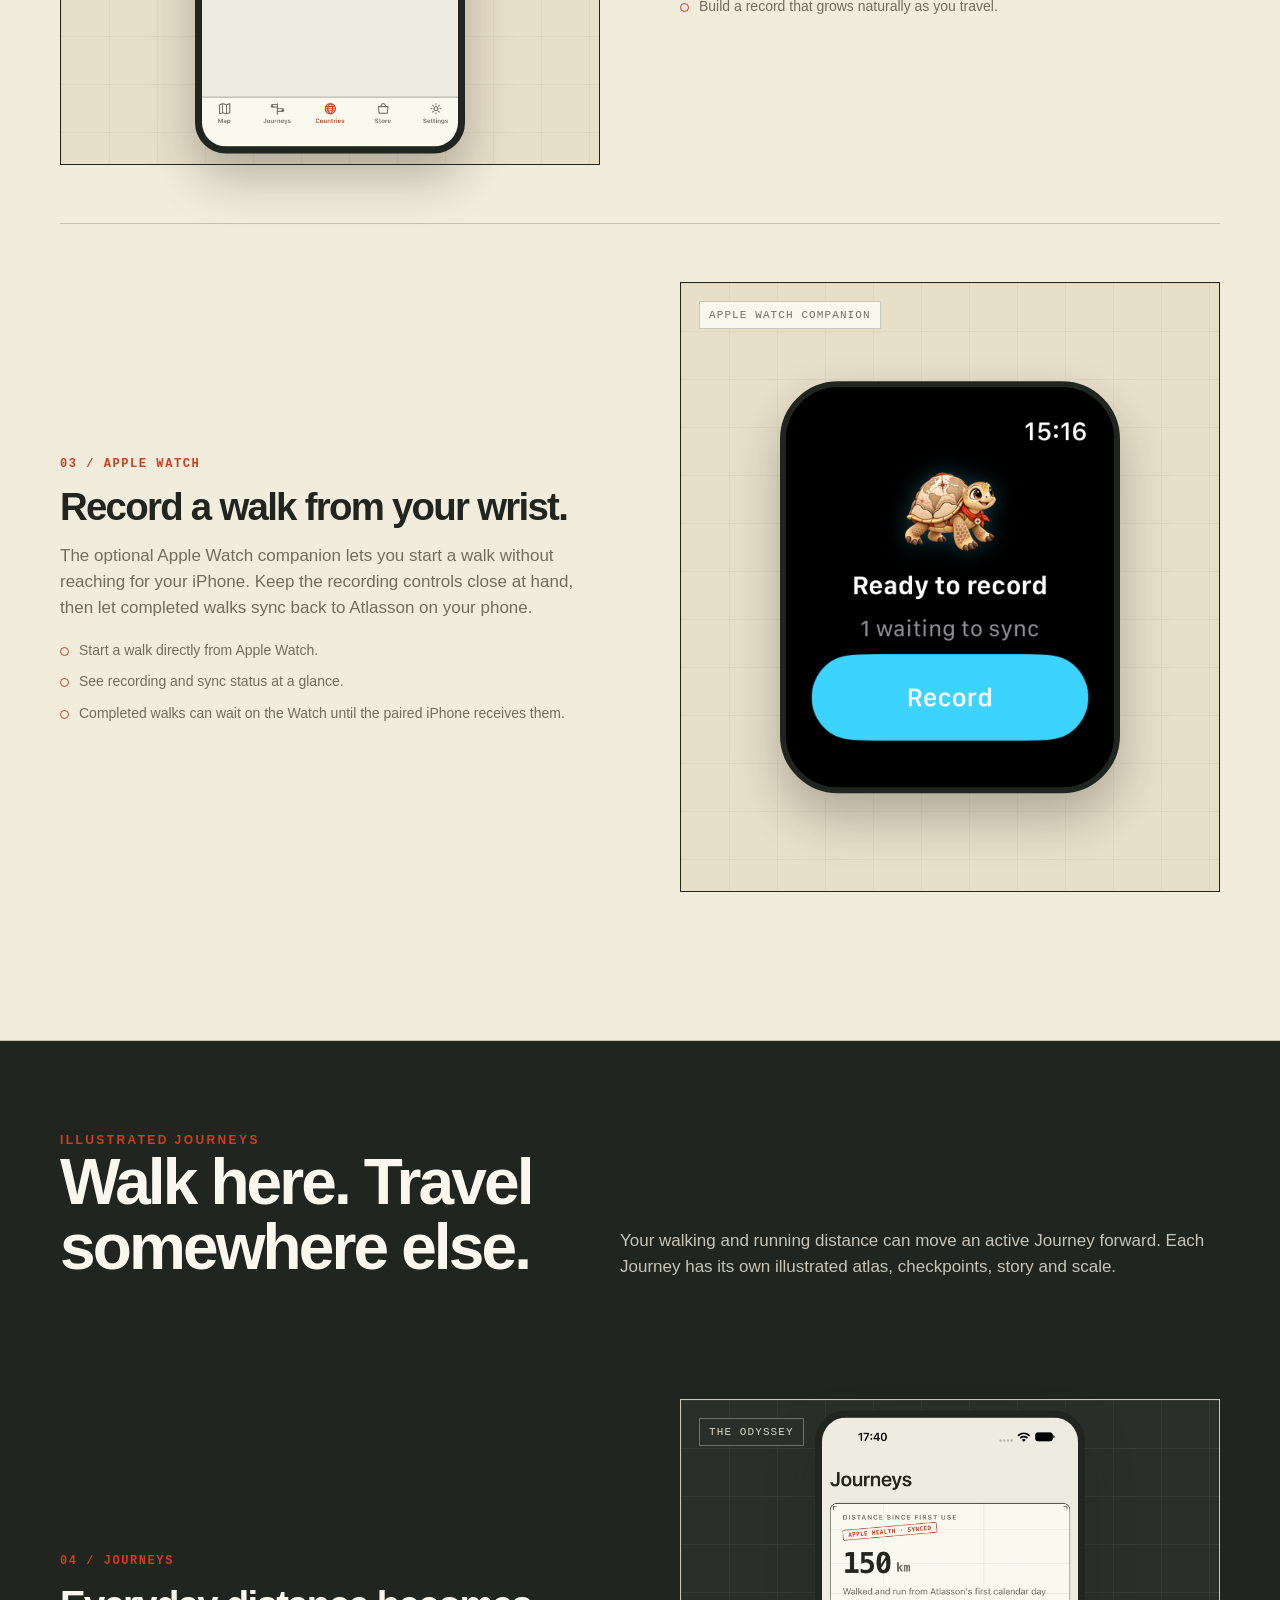
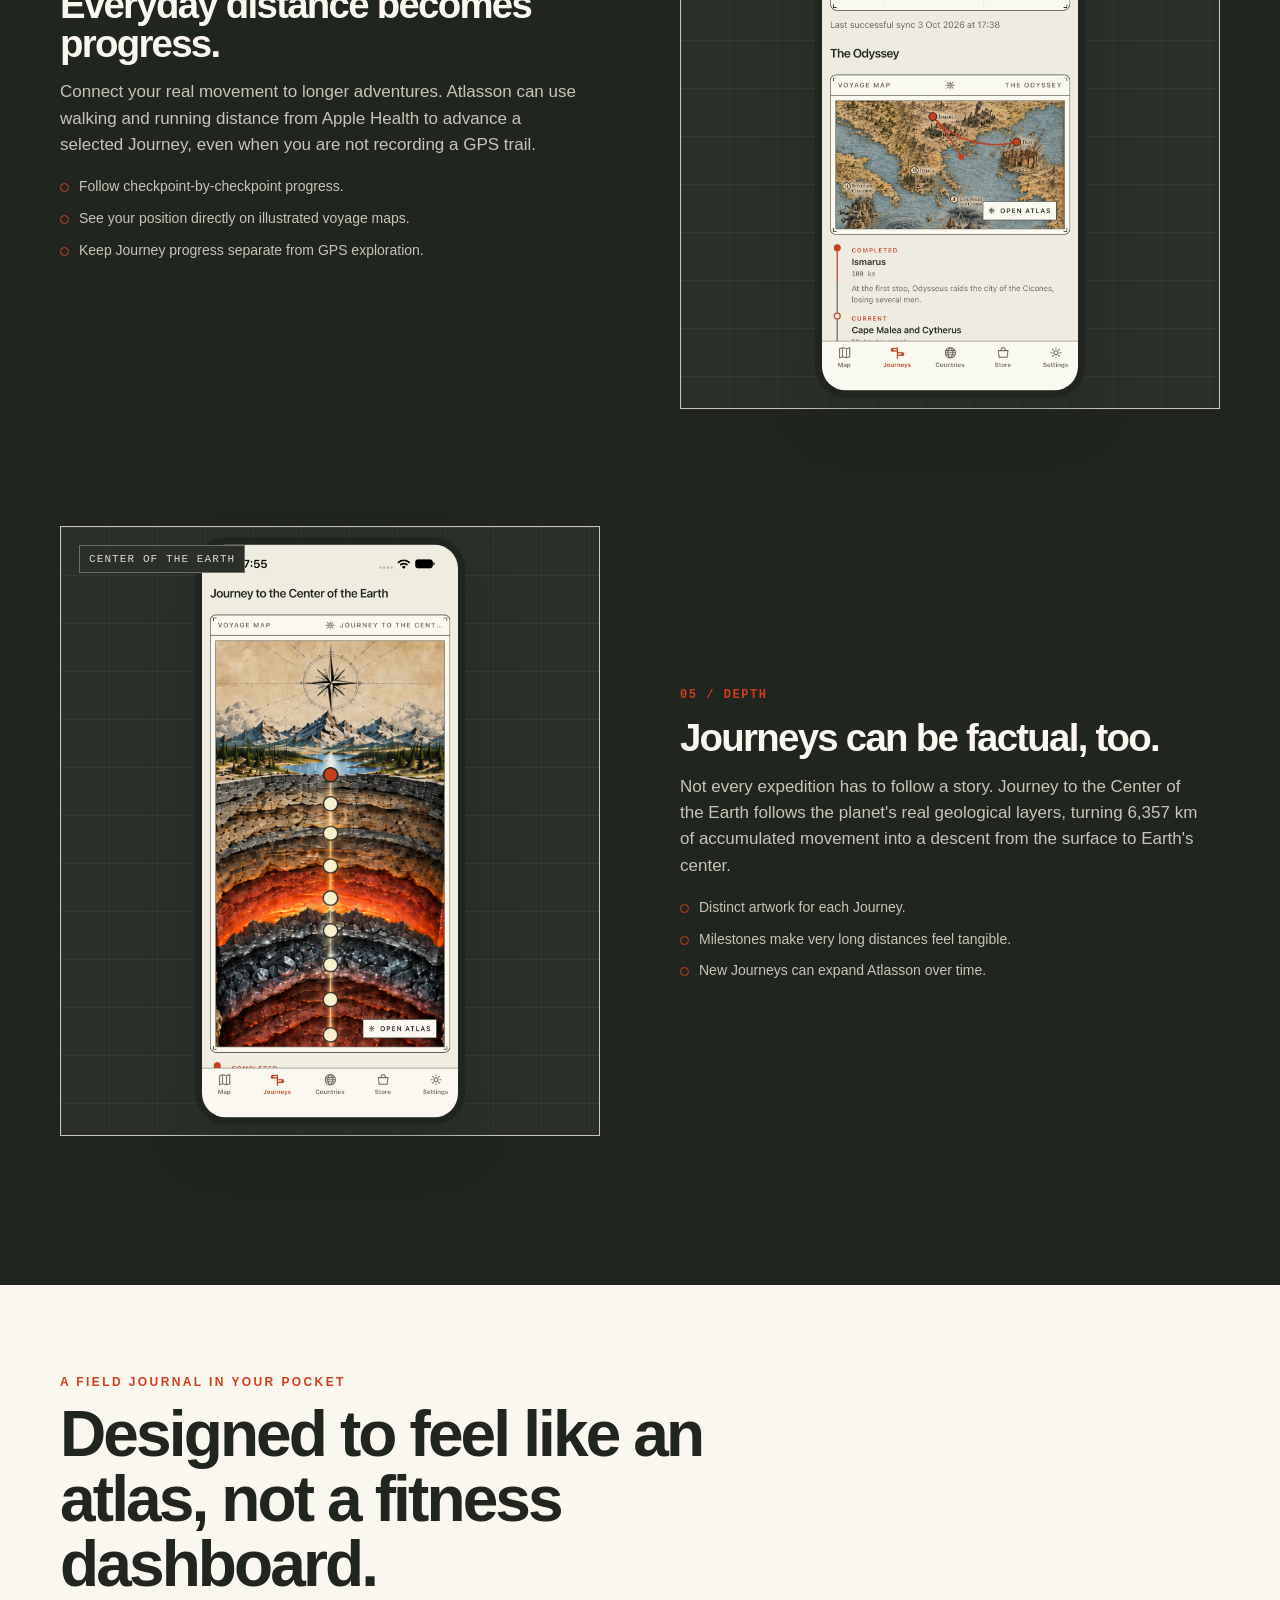
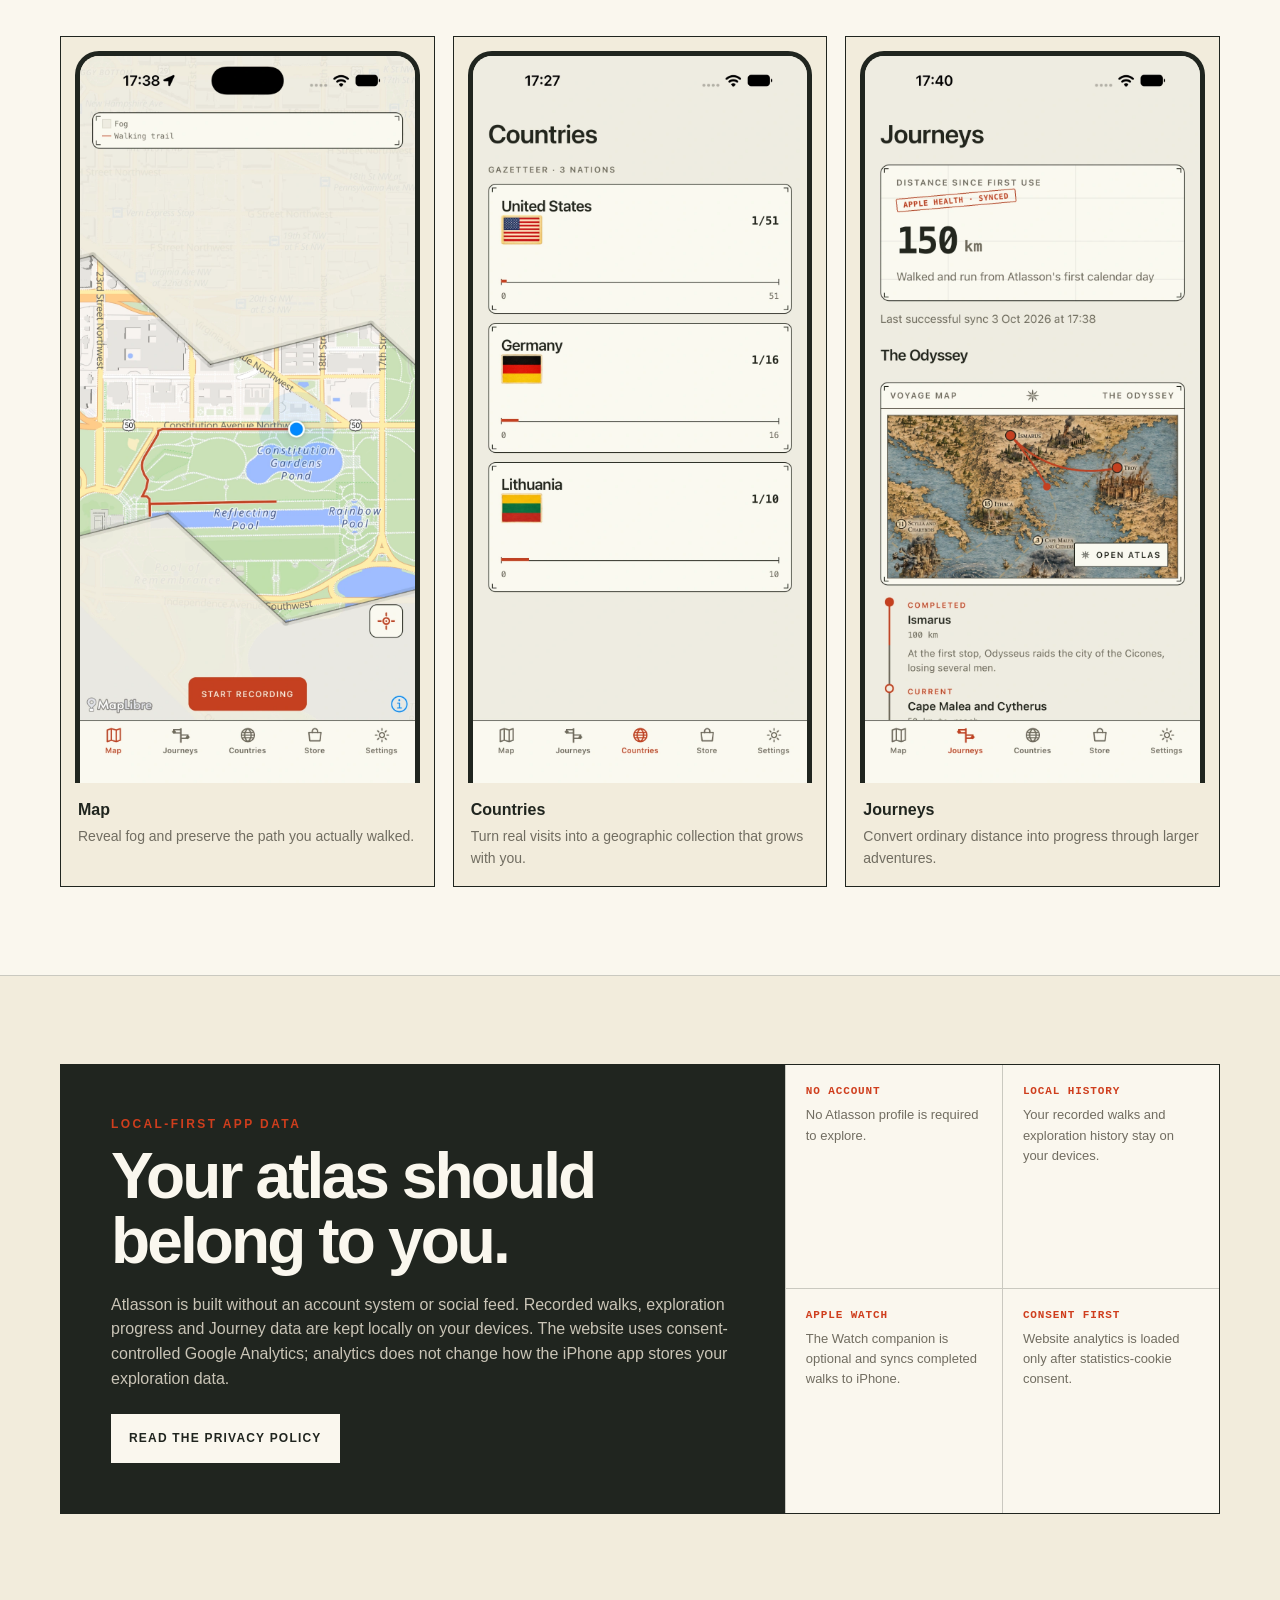
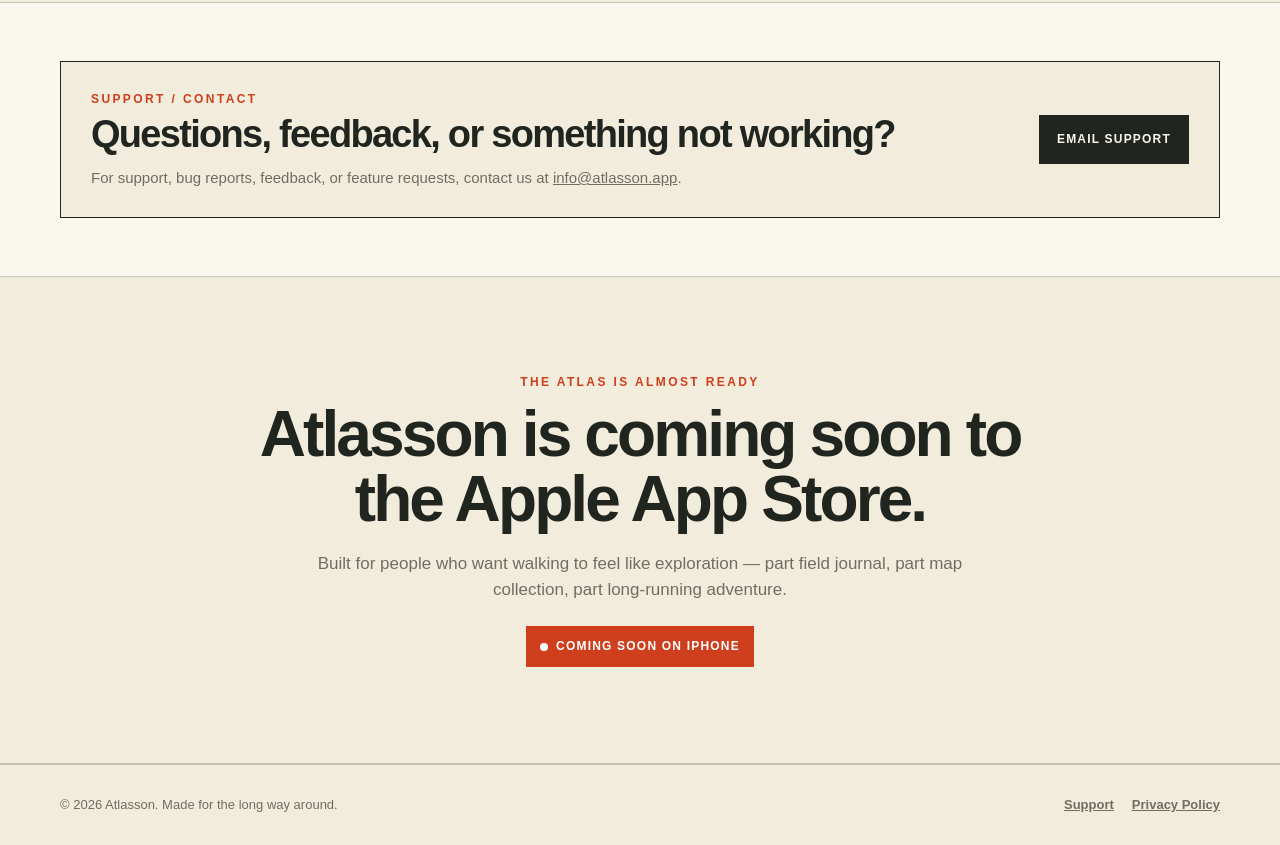
==== commit 80503540: "Add support contact section" ====
--- a/index.html
+++ b/index.html
@@ -57,7 +57,7 @@
     .hero h1 em{font-style:normal;color:var(--red)}.lead{font-size:clamp(18px,2vw,22px);color:var(--muted);max-width:620px;margin-top:22px}.actions{display:flex;gap:10px;flex-wrap:wrap;margin-top:26px}.button{display:inline-flex;align-items:center;justify-content:center;min-height:49px;padding:12px 17px;border:1px solid var(--ink);text-decoration:none;font-size:12px;font-weight:900;letter-spacing:.1em;text-transform:uppercase}.button.primary{background:var(--ink);color:var(--paper2)}
     .facts{display:flex;flex-wrap:wrap;gap:12px 22px;margin-top:20px;color:var(--muted);font-size:13px}.facts span:before{content:"—";color:var(--red);margin-right:7px}
     .hero-art{position:relative;min-height:650px}.plate{position:absolute;inset:35px 15px 25px 55px;border:1px solid var(--ink);background:rgba(250,247,238,.5);transform:rotate(1.5deg);box-shadow:0 32px 65px rgba(32,37,31,.14)}.plate:before{content:"FIELD PREVIEW · IPHONE + APPLE WATCH";position:absolute;left:22px;top:17px;color:var(--muted);font:11px ui-monospace,monospace;letter-spacing:.12em}
-    .phone{position:absolute;overflow:hidden;background:#111;border:7px solid #20251f;border-radius:31px;box-shadow:0 24px 48px rgba(32,37,31,.28)}.phone img{width:100%;height:100%;object-fit:cover;image-rendering:auto}.p-map{left:75px;top:55px;width:255px;height:555px;transform:none;z-index:3}.p-country{right:0;top:105px;width:195px;height:424px;transform:none;z-index:2}.p-journey{right:100px;bottom:0;width:170px;height:370px;transform:none;z-index:4}.p-watch{position:absolute;right:-6px;bottom:18px;width:118px;overflow:hidden;background:#000;border:5px solid var(--ink);border-radius:28px;box-shadow:0 18px 36px rgba(32,37,31,.3);z-index:6}.p-watch img{width:100%;height:auto}.p-watch img{width:100%;height:auto}
+    .phone{position:absolute;overflow:hidden;background:#111;border:7px solid #20251f;border-radius:31px;box-shadow:0 24px 48px rgba(32,37,31,.28)}.phone img{width:100%;height:100%;object-fit:cover;image-rendering:auto}.p-map{left:75px;top:55px;width:255px;height:555px;transform:none;z-index:3}.p-country{right:0;top:105px;width:195px;height:424px;transform:none;z-index:2}.p-journey{right:100px;bottom:0;width:170px;height:370px;transform:none;z-index:4}.p-watch{position:absolute;right:-6px;bottom:18px;width:118px;overflow:hidden;background:#000;border:5px solid var(--ink);border-radius:28px;box-shadow:0 18px 36px rgba(32,37,31,.3);z-index:6}.p-watch img{width:100%;height:auto}
     section{border-bottom:1px solid var(--line)}.intro{padding:82px 0;background:var(--paper2)}.intro-grid{display:grid;grid-template-columns:.72fr 1.28fr;gap:80px}.intro-copy>p{font-size:18px;color:var(--muted)}
     .ledger{display:grid;grid-template-columns:1fr 1fr;border-left:1px solid var(--ink);border-top:1px solid var(--ink);margin-top:28px}.ledger article{padding:22px;min-height:160px;border-right:1px solid var(--ink);border-bottom:1px solid var(--ink)}.ledger small{display:block;color:var(--red);font:700 11px ui-monospace,monospace;letter-spacing:.12em;text-transform:uppercase;margin-bottom:11px}.ledger strong{font-size:18px}.ledger span{display:block;color:var(--muted);font-size:14px;margin-top:7px}
     .feature{padding:90px 0}.heading{display:grid;grid-template-columns:.9fr 1.1fr;gap:40px;align-items:end;margin-bottom:60px}.heading p:last-child{color:var(--muted);max-width:600px;margin-left:auto;font-size:17px}
@@ -66,14 +66,15 @@
     .dark{background:var(--dark);color:var(--paper2)}.dark .heading p:last-child,.dark .copy>p,.dark .bullets{color:#c9c4b6}.dark .stage{border-color:#cdc7b8;background:linear-gradient(rgba(250,247,238,.05) 1px,transparent 1px),linear-gradient(90deg,rgba(250,247,238,.04) 1px,transparent 1px),#2a3029;background-size:48px 48px}.dark .stage-label{background:#2a3029;color:#ddd6c6;border-color:#716f66}
     .screen-strip{padding:88px 0;background:var(--paper2)}.screens{display:grid;grid-template-columns:repeat(3,1fr);gap:18px;margin-top:38px}.card{margin:0;border:1px solid var(--ink);padding:14px 14px 0;background:var(--paper)}.card img{width:100%;border:5px solid #20251f;border-bottom:0;border-radius:24px 24px 0 0}.card figcaption{padding:15px 3px 17px;color:var(--muted);font-size:14px}.card strong{display:block;color:var(--ink);font-size:16px;margin-bottom:3px}
     .privacy{padding:88px 0}.privacy-box{display:grid;grid-template-columns:1.25fr .75fr;border:1px solid var(--ink);background:var(--paper2)}.privacy-main{background:var(--dark);color:var(--paper2);padding:50px}.privacy-main h2{margin-top:10px}.privacy-main p:last-of-type{color:#c9c4b6;margin-top:18px;max-width:650px}.privacy-main .button{margin-top:22px;background:var(--paper2);color:var(--ink);border-color:var(--paper2)}.privacy-list{display:grid;grid-template-columns:1fr 1fr}.privacy-list div{padding:20px;border-left:1px solid var(--line);border-bottom:1px solid var(--line);min-height:150px}.privacy-list div:nth-last-child(-n+2){border-bottom:0}.privacy-list b{display:block;color:var(--red);font:800 11px ui-monospace,monospace;letter-spacing:.08em;text-transform:uppercase}.privacy-list span{display:block;color:var(--muted);font-size:13px;margin-top:8px}
+    .support{padding:58px 0;background:var(--paper2)}.support-box{display:flex;align-items:center;justify-content:space-between;gap:28px;padding:28px 30px;border:1px solid var(--ink);background:var(--paper)}.support-copy h3{margin-top:7px;font-size:clamp(26px,3vw,38px)}.support-copy p{max-width:760px;margin-top:12px;color:var(--muted);font-size:15px}.support-mail{flex:0 0 auto}.support-mail .button{white-space:nowrap}
     .closing{padding:96px 0;text-align:center}.closing h2{max-width:820px;margin:10px auto 0}.closing p:last-of-type{max-width:650px;margin:18px auto 0;color:var(--muted);font-size:17px}.coming{display:inline-flex;align-items:center;gap:8px;margin-top:23px;background:var(--red);color:white;padding:11px 14px;font-size:12px;font-weight:900;letter-spacing:.1em;text-transform:uppercase}.coming:before{content:"";width:8px;height:8px;background:white;border-radius:50%}
     footer{border-top:1px solid var(--line);padding:30px 0;color:var(--muted);font-size:13px}.footer{display:flex;justify-content:space-between;gap:25px}.footer a{font-weight:800}
     @media(max-width:950px){.hero-grid,.intro-grid,.heading,.row,.privacy-box{grid-template-columns:1fr}.hero-art{max-width:650px;width:100%;margin:auto}.heading p:last-child{margin-left:0}.row{gap:30px}.row.reverse .copy{order:1}.row.reverse .stage{order:2}}
-    @media(max-width:650px){.wrap{width:min(100% - 20px,1160px)}nav a:not(.soon){display:none}.hero{padding-top:50px}.hero-art{min-height:470px}.plate{inset:25px 0 18px 12px}.p-map{left:30px;top:45px;width:185px;height:402px}.p-country{right:0;top:90px;width:135px;height:294px}.p-journey{right:55px;width:120px;height:261px}.p-watch{right:2px;left:auto;bottom:16px;width:88px;border-width:4px;border-radius:22px}.ledger{grid-template-columns:1fr}.ledger article{min-height:auto}.stage{min-height:480px}.stage .phone{width:205px;height:446px}.stage .watch-device{width:235px;border-width:6px;border-radius:49px}.screens{grid-template-columns:1fr}.card{max-width:330px;margin:auto}.privacy-list{grid-template-columns:1fr}.privacy-list div{border-left:0;border-bottom:1px solid var(--line)!important}.privacy-list div:last-child{border-bottom:0!important}.privacy-main{padding:30px}.footer{flex-direction:column}}
+    @media(max-width:650px){.wrap{width:min(100% - 20px,1160px)}nav a:not(.soon){display:none}.hero{padding-top:50px}.hero-art{min-height:470px}.plate{inset:25px 0 18px 12px}.p-map{left:30px;top:45px;width:185px;height:402px}.p-country{right:0;top:90px;width:135px;height:294px}.p-journey{right:55px;width:120px;height:261px}.p-watch{right:2px;left:auto;bottom:16px;width:88px;border-width:4px;border-radius:22px}.ledger{grid-template-columns:1fr}.ledger article{min-height:auto}.stage{min-height:480px}.stage .phone{width:205px;height:446px}.stage .watch-device{width:235px;border-width:6px;border-radius:49px}.screens{grid-template-columns:1fr}.card{max-width:330px;margin:auto}.privacy-list{grid-template-columns:1fr}.privacy-list div{border-left:0;border-bottom:1px solid var(--line)!important}.privacy-list div:last-child{border-bottom:0!important}.privacy-main{padding:30px}.support-box{align-items:flex-start;flex-direction:column;padding:24px 20px}.footer{flex-direction:column}}
   </style>
 </head>
 <body>
-<header><div class="wrap nav"><a class="brand" href="./"><span class="compass" aria-hidden="true"></span>ATLASSON</a><nav aria-label="Primary"><a href="#features">Features</a><a href="#journeys">Journeys</a><a href="privacy/">Privacy</a><a class="soon" href="#coming-soon">Coming soon</a></nav></div></header>
+<header><div class="wrap nav"><a class="brand" href="./"><span class="compass" aria-hidden="true"></span>ATLASSON</a><nav aria-label="Primary"><a href="#features">Features</a><a href="#journeys">Journeys</a><a href="#support">Support</a><a href="privacy/">Privacy</a><a class="soon" href="#coming-soon">Coming soon</a></nav></div></header>
 <main>
 <section class="hero">
   <div class="wrap hero-grid">
@@ -161,10 +162,23 @@
   </div>
 </section>
 
+<section class="support" id="support">
+  <div class="wrap">
+    <div class="support-box">
+      <div class="support-copy">
+        <div class="eyebrow">Support / Contact</div>
+        <h3>Questions, feedback, or something not working?</h3>
+        <p>For support, bug reports, feedback, or feature requests, contact us at <a href="mailto:info@atlasson.app">info@atlasson.app</a>.</p>
+      </div>
+      <div class="support-mail"><a class="button primary" href="mailto:info@atlasson.app">Email support</a></div>
+    </div>
+  </div>
+</section>
+
 <section class="closing" id="coming-soon">
   <div class="wrap"><div class="eyebrow">The atlas is almost ready</div><h2>Atlasson is coming soon to the Apple App Store.</h2><p>Built for people who want walking to feel like exploration — part field journal, part map collection, part long-running adventure.</p><div class="coming">Coming soon on iPhone</div></div>
 </section>
 </main>
-<footer><div class="wrap footer"><p>© 2026 Atlasson. Made for the long way around.</p><a href="privacy/">Privacy Policy</a></div></footer>
+<footer><div class="wrap footer"><p>© 2026 Atlasson. Made for the long way around.</p><div style="display:flex;gap:18px;flex-wrap:wrap"><a href="#support">Support</a><a href="privacy/">Privacy Policy</a></div></div></footer>
 </body>
 </html>
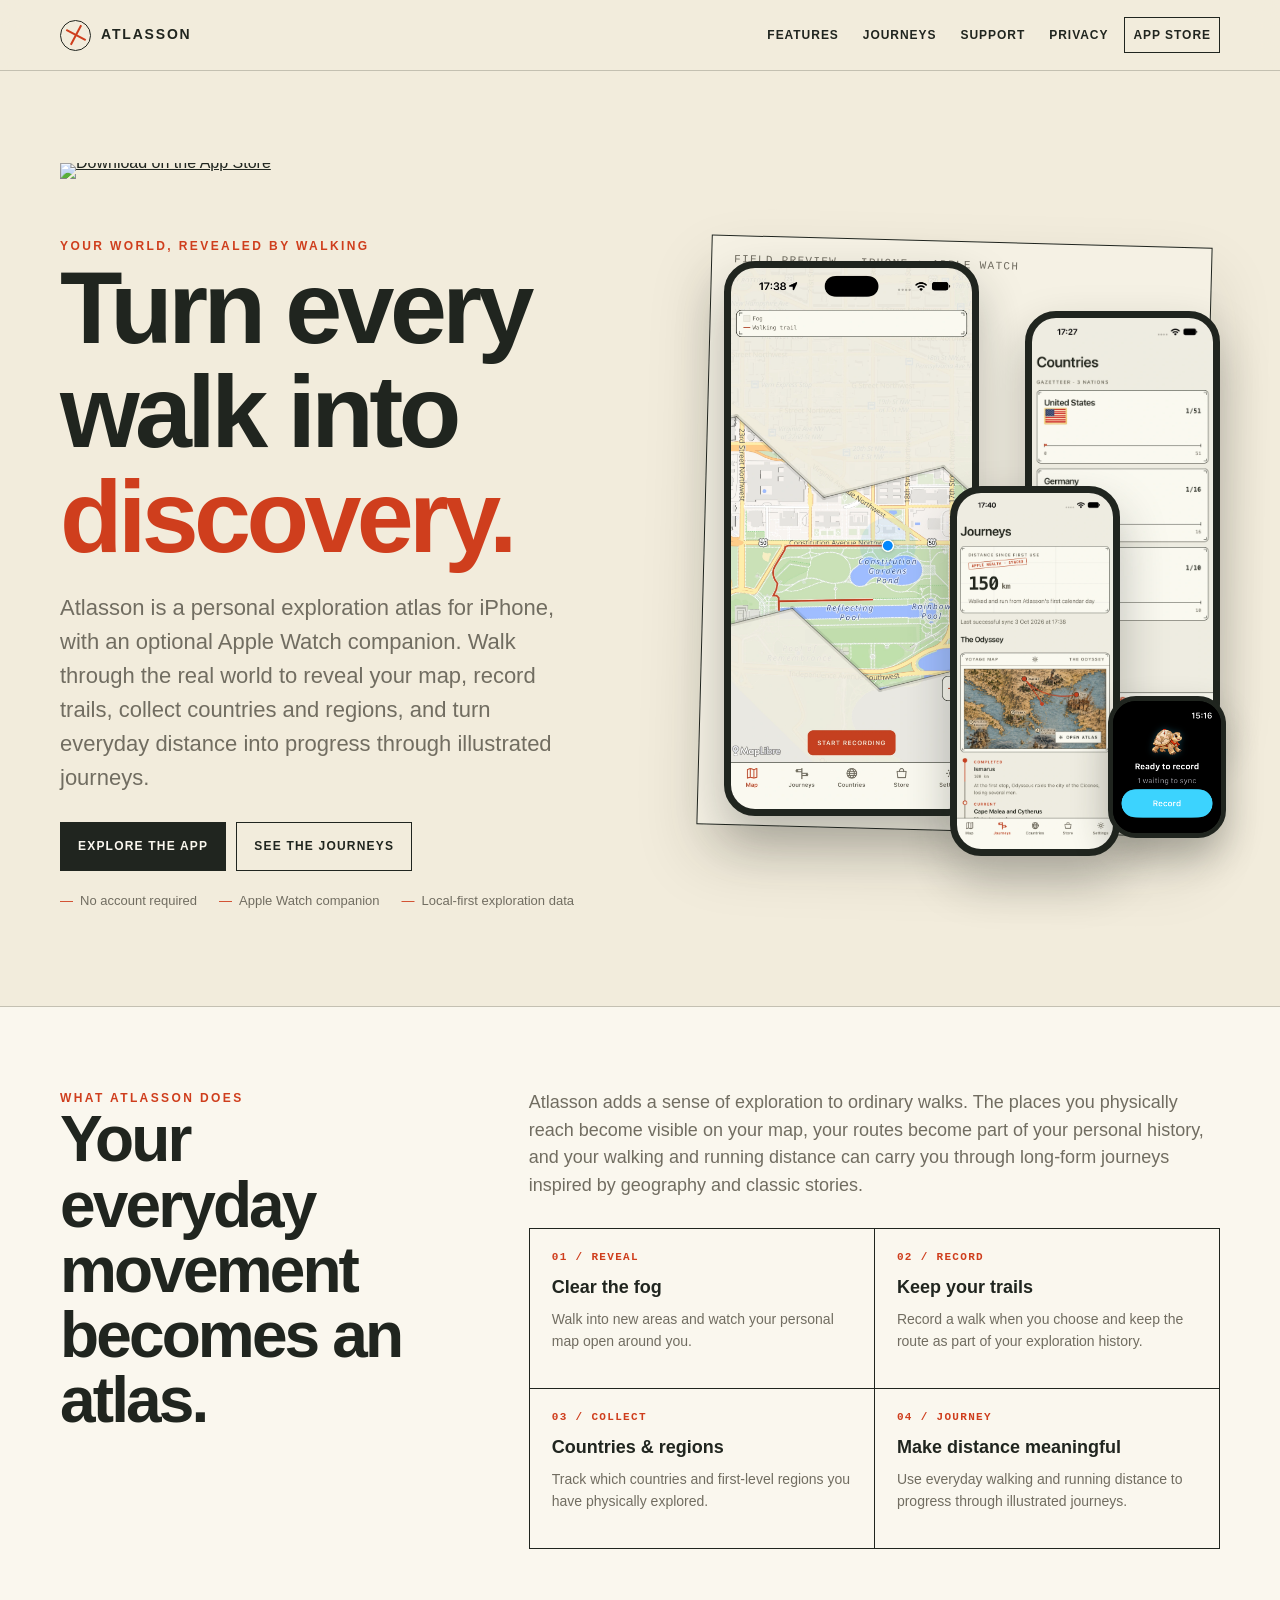
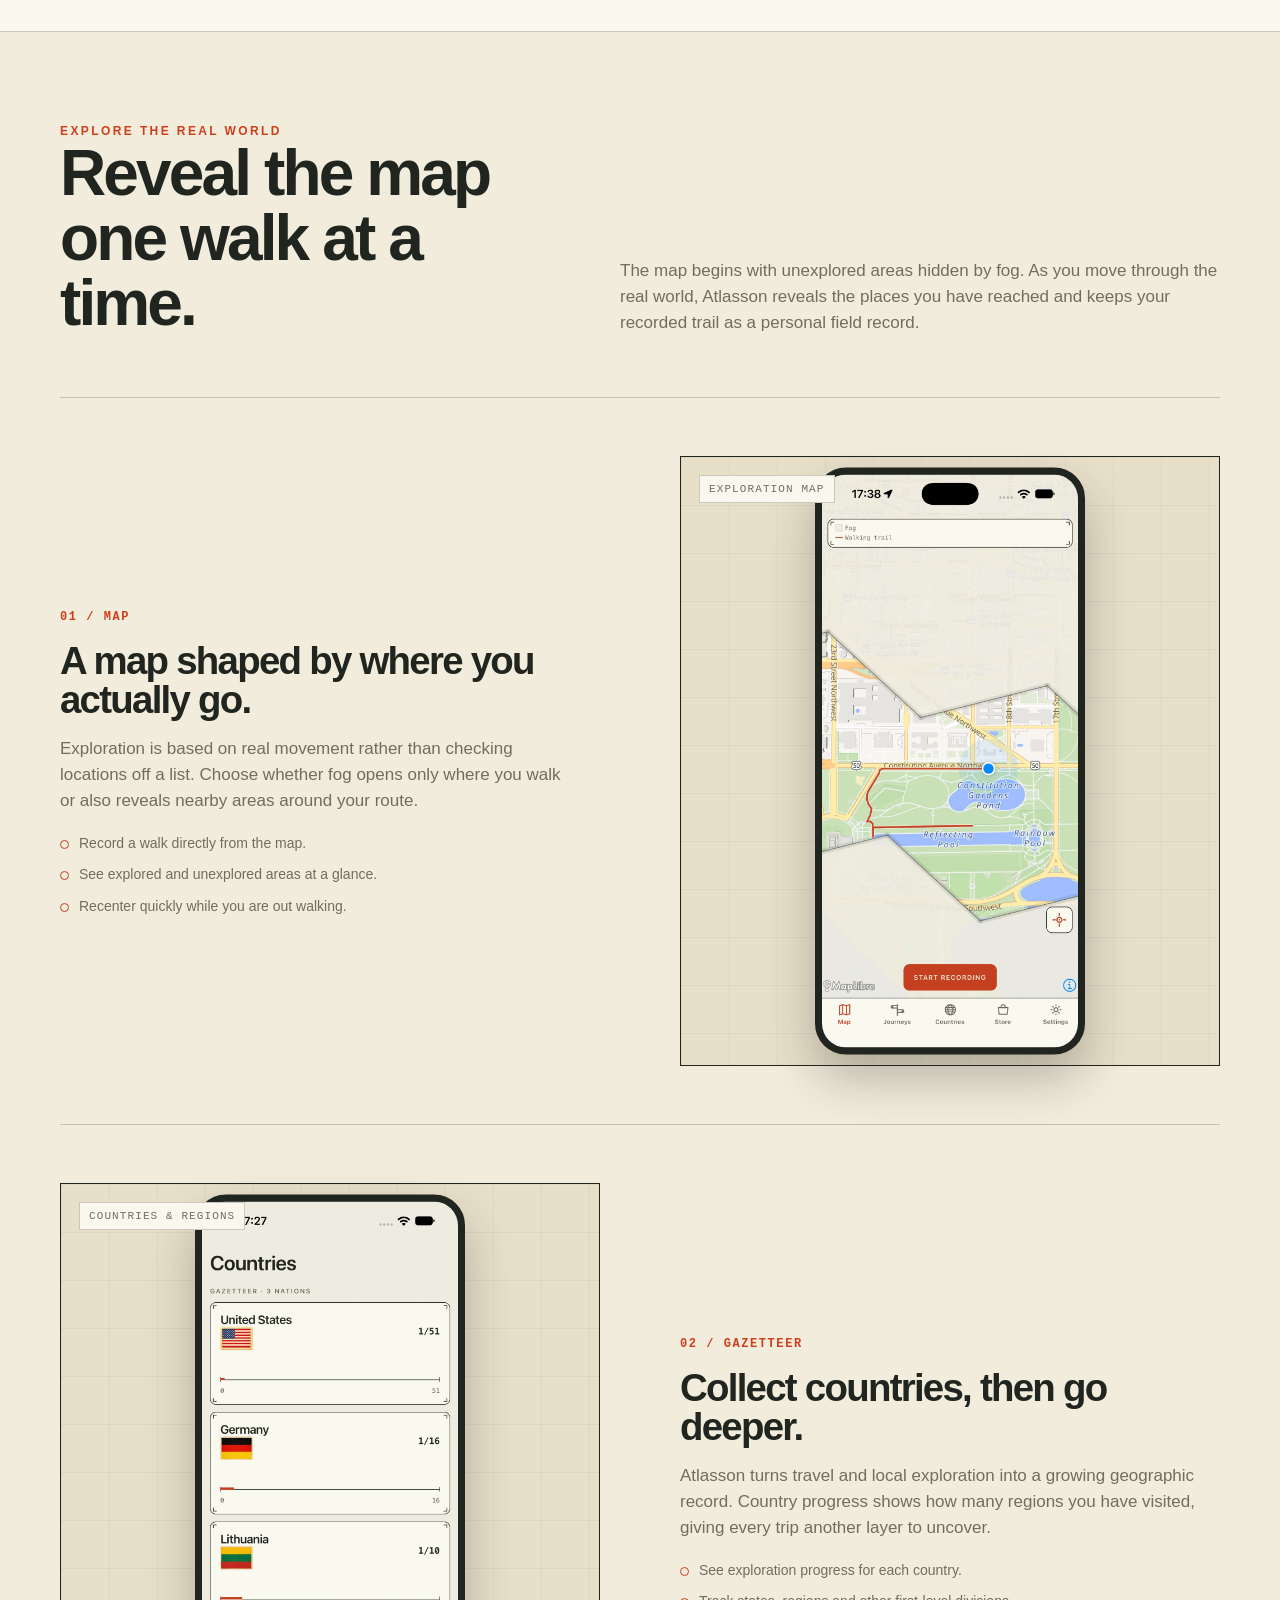
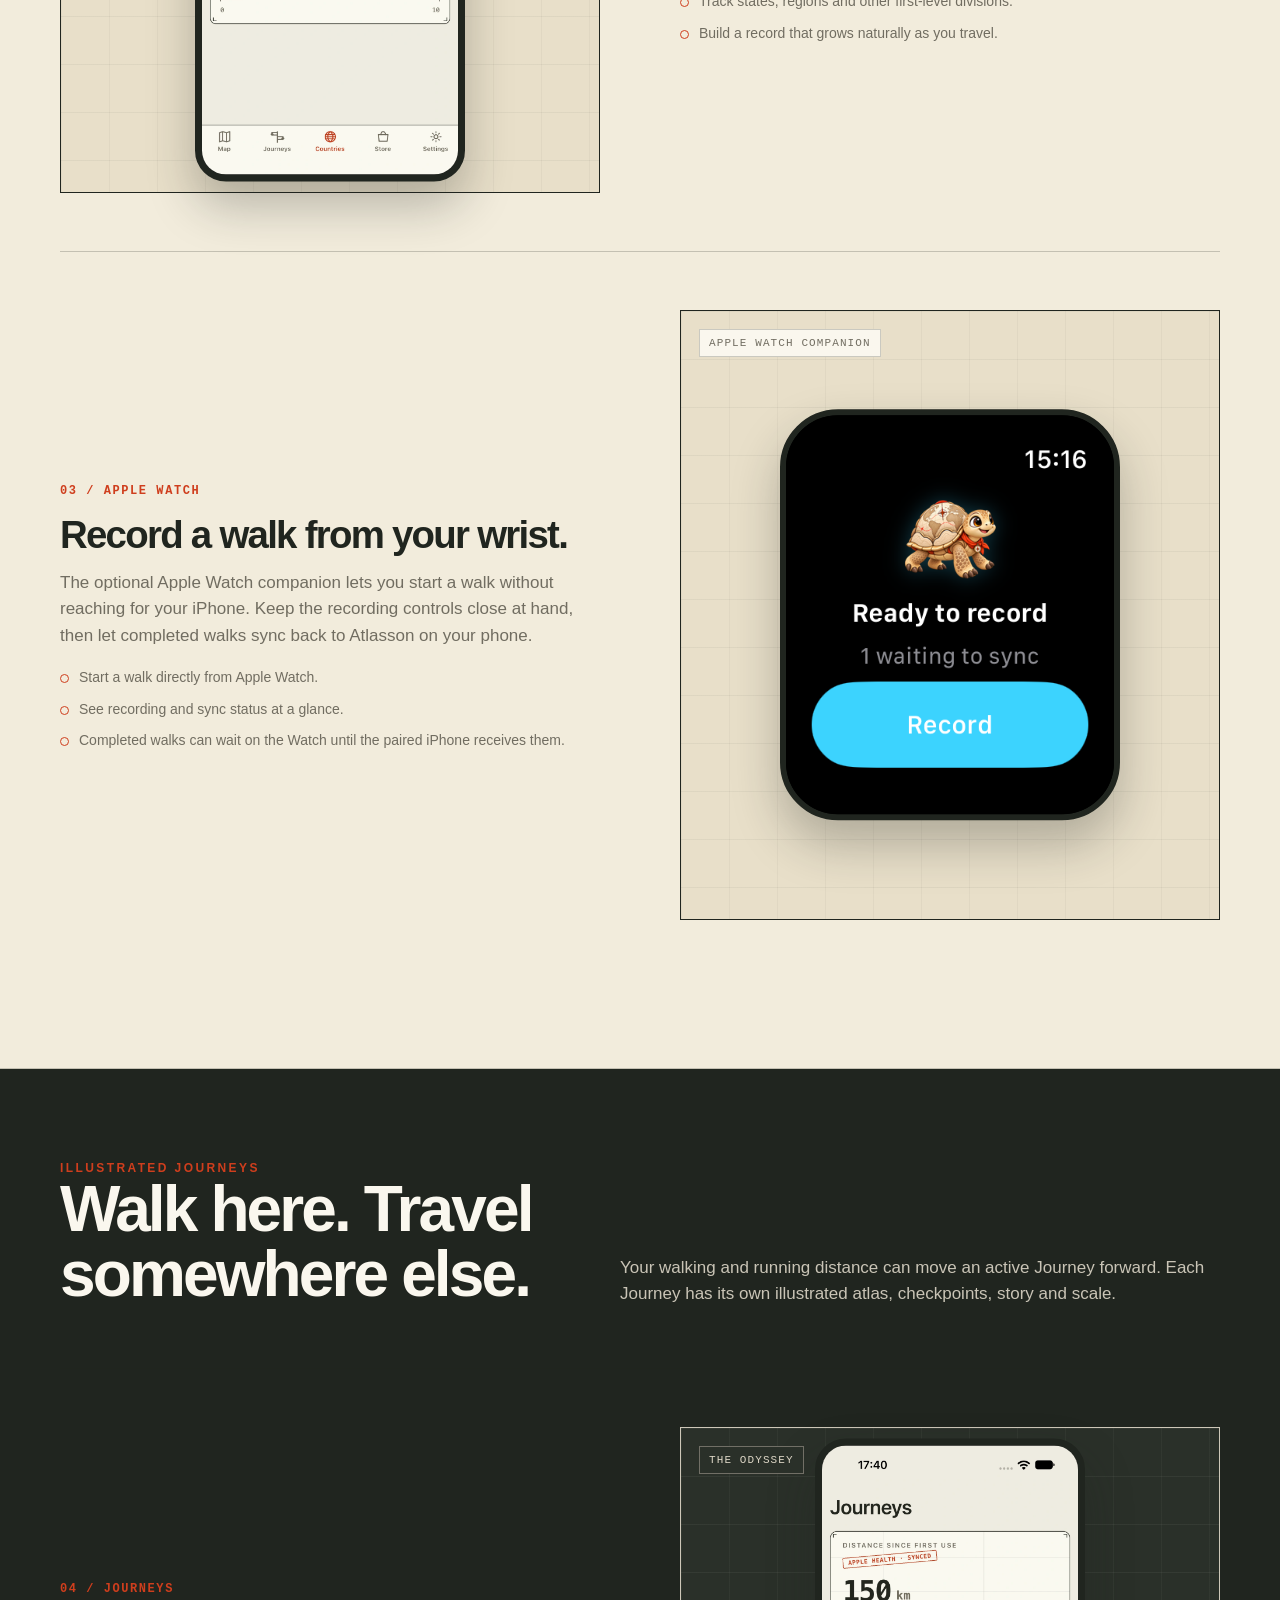
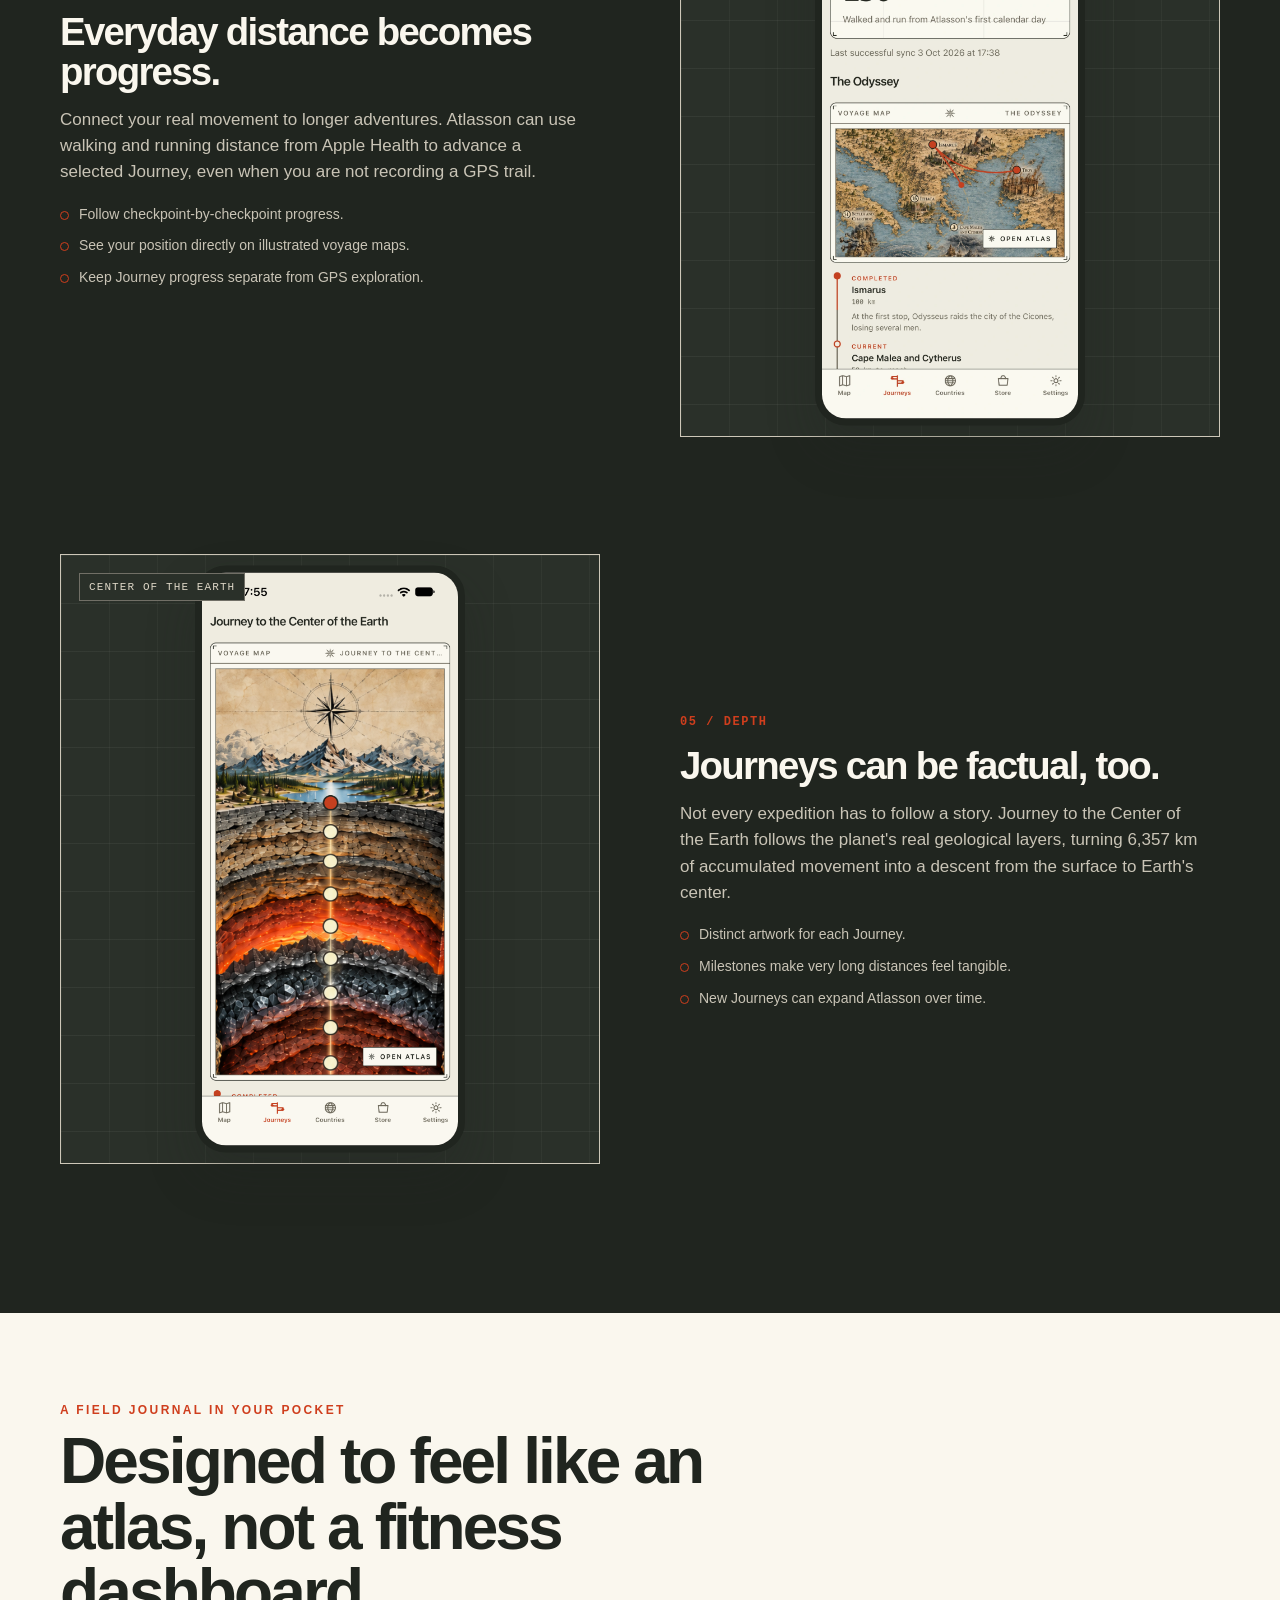
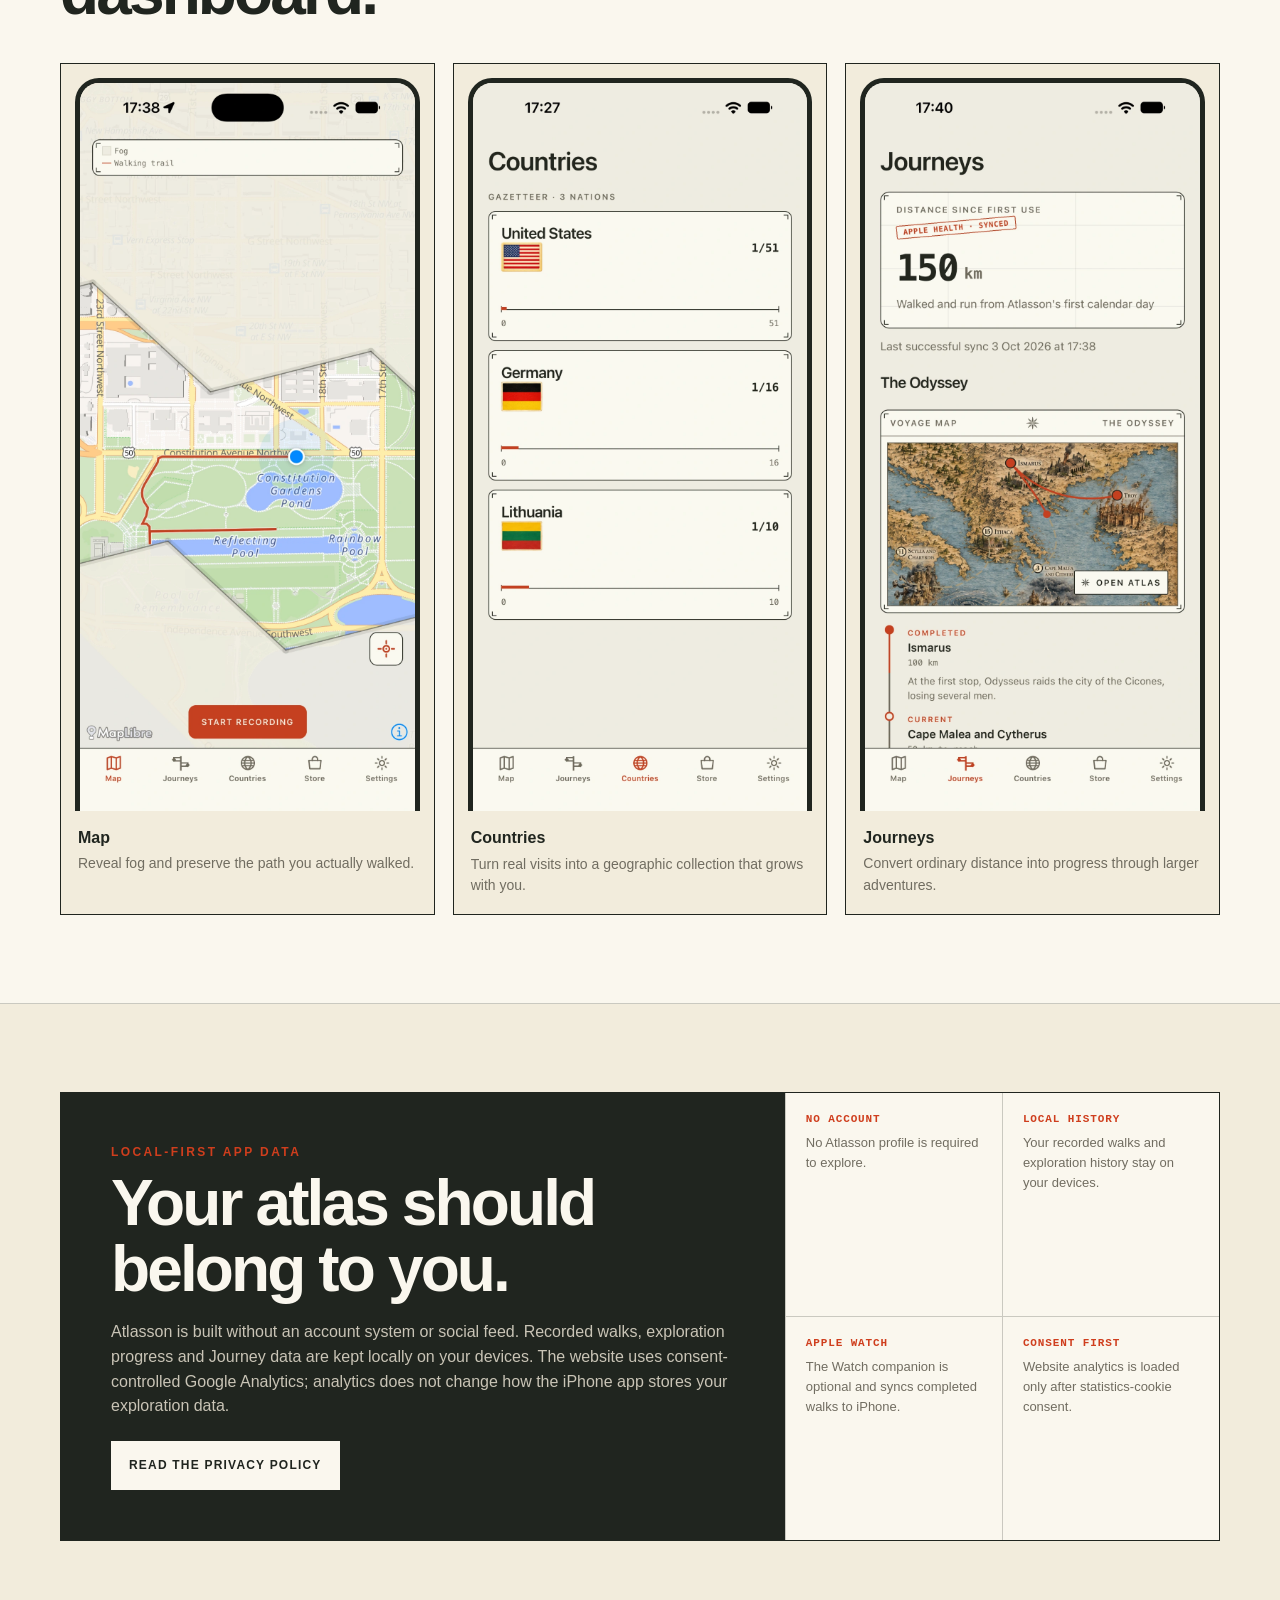
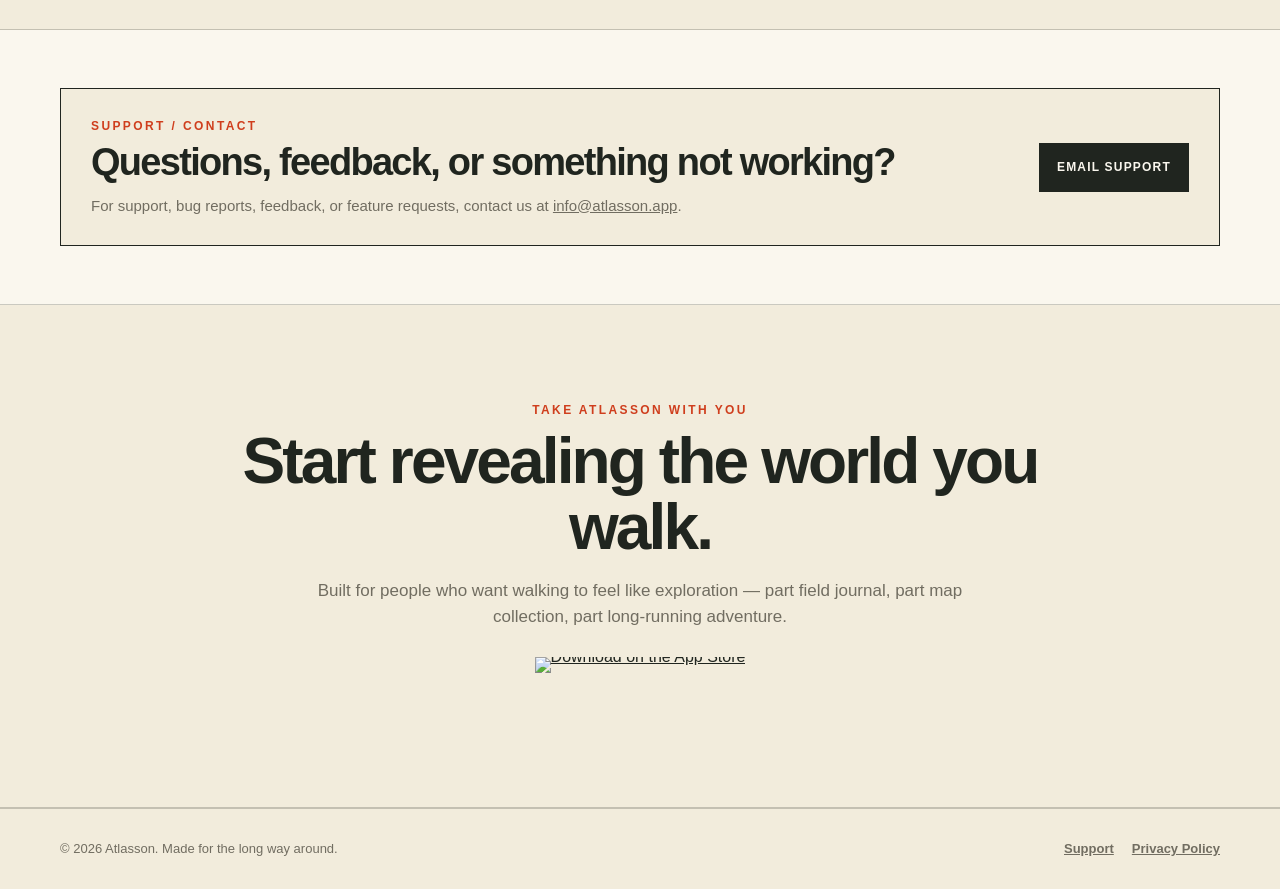
==== commit ef863d23: "Add official App Store download links" ====
--- a/index.html
+++ b/index.html
@@ -3,12 +3,13 @@
 <head>
   <meta charset="utf-8">
   <meta name="viewport" content="width=device-width, initial-scale=1">
-  <meta name="description" content="Atlasson turns real-world walking into exploration. Reveal your map, record trails from iPhone or Apple Watch, discover countries and regions, and progress through illustrated journeys. Coming soon to the Apple App Store.">
+  <meta name="description" content="Atlasson turns real-world walking into exploration. Reveal your map, record trails from iPhone or Apple Watch, discover countries and regions, and progress through illustrated journeys. Available on the App Store.">
   <meta name="theme-color" content="#f2ecdc">
+  <meta name="apple-itunes-app" content="app-id=6814914411">
   <meta property="og:title" content="Atlasson — Turn every walk into discovery">
-  <meta property="og:description" content="Reveal your map, record trails, collect countries and regions, and turn everyday distance into an adventure. Coming soon to the Apple App Store.">
+  <meta property="og:description" content="Reveal your map, record trails, collect countries and regions, and turn everyday distance into an adventure. Available on the App Store.">
   <meta property="og:type" content="website">
-  <link rel="canonical" href="https://vytarassukys.github.io/atlassonapp/">
+  <link rel="canonical" href="https://atlasson.app/">
   <title>Atlasson — Turn every walk into discovery</title>
 
   <!-- Google Consent Mode v2 defaults -->
@@ -53,7 +54,7 @@
     nav{display:flex;align-items:center;gap:8px}nav a{font-size:12px;font-weight:800;letter-spacing:.08em;text-transform:uppercase;text-decoration:none;padding:8px}.soon{border:1px solid var(--ink)}
     .eyebrow{font-size:12px;font-weight:900;letter-spacing:.2em;text-transform:uppercase;color:var(--red)}h1,h2,h3{margin:0;line-height:1.02;letter-spacing:-.045em}h1{font-size:clamp(54px,8vw,104px)}h2{font-size:clamp(38px,5vw,68px)}h3{font-size:clamp(28px,3vw,40px)}p{margin:0}
     .hero{padding:80px 0 95px;border-bottom:1px solid var(--line);overflow:hidden}.hero-grid{display:grid;grid-template-columns:.95fr 1.05fr;gap:72px;align-items:center}
-    .badge{display:inline-flex;align-items:center;gap:9px;border:1px solid var(--ink);background:rgba(250,247,238,.55);padding:9px 12px;margin-bottom:20px;font-size:12px;font-weight:900;letter-spacing:.09em;text-transform:uppercase}.badge:before{content:"";width:8px;height:8px;background:var(--red);border-radius:50%;box-shadow:0 0 0 5px rgba(207,62,29,.12)}
+    .badge{display:inline-flex;align-items:center;gap:9px;border:1px solid var(--ink);background:rgba(250,247,238,.55);padding:9px 12px;margin-bottom:20px;font-size:12px;font-weight:900;letter-spacing:.09em;text-transform:uppercase}.badge:before{content:"";width:8px;height:8px;background:var(--red);border-radius:50%;box-shadow:0 0 0 5px rgba(207,62,29,.12)}.app-store-badge{display:inline-block;margin-bottom:22px;line-height:0}.app-store-badge img{display:block;width:auto;height:52px}.closing .app-store-badge{margin-top:26px;margin-bottom:0}.closing .app-store-badge img{height:54px}
     .hero h1 em{font-style:normal;color:var(--red)}.lead{font-size:clamp(18px,2vw,22px);color:var(--muted);max-width:620px;margin-top:22px}.actions{display:flex;gap:10px;flex-wrap:wrap;margin-top:26px}.button{display:inline-flex;align-items:center;justify-content:center;min-height:49px;padding:12px 17px;border:1px solid var(--ink);text-decoration:none;font-size:12px;font-weight:900;letter-spacing:.1em;text-transform:uppercase}.button.primary{background:var(--ink);color:var(--paper2)}
     .facts{display:flex;flex-wrap:wrap;gap:12px 22px;margin-top:20px;color:var(--muted);font-size:13px}.facts span:before{content:"—";color:var(--red);margin-right:7px}
     .hero-art{position:relative;min-height:650px}.plate{position:absolute;inset:35px 15px 25px 55px;border:1px solid var(--ink);background:rgba(250,247,238,.5);transform:rotate(1.5deg);box-shadow:0 32px 65px rgba(32,37,31,.14)}.plate:before{content:"FIELD PREVIEW · IPHONE + APPLE WATCH";position:absolute;left:22px;top:17px;color:var(--muted);font:11px ui-monospace,monospace;letter-spacing:.12em}
@@ -74,12 +75,12 @@
   </style>
 </head>
 <body>
-<header><div class="wrap nav"><a class="brand" href="./"><span class="compass" aria-hidden="true"></span>ATLASSON</a><nav aria-label="Primary"><a href="#features">Features</a><a href="#journeys">Journeys</a><a href="#support">Support</a><a href="privacy/">Privacy</a><a class="soon" href="#coming-soon">Coming soon</a></nav></div></header>
+<header><div class="wrap nav"><a class="brand" href="./"><span class="compass" aria-hidden="true"></span>ATLASSON</a><nav aria-label="Primary"><a href="#features">Features</a><a href="#journeys">Journeys</a><a href="#support">Support</a><a href="privacy/">Privacy</a><a class="soon" href="https://apps.apple.com/app/atlasson/id6814914411" aria-label="View Atlasson on the App Store">App Store</a></nav></div></header>
 <main>
 <section class="hero">
   <div class="wrap hero-grid">
     <div>
-      <div class="badge">Coming soon to the Apple App Store</div>
+      <a class="app-store-badge" href="https://apps.apple.com/app/atlasson/id6814914411" aria-label="Download Atlasson on the App Store"><img src="https://developer.apple.com/assets/elements/badges/download-on-the-app-store.svg" alt="Download on the App Store"></a>
       <div class="eyebrow">Your world, revealed by walking</div>
       <h1>Turn every walk into <em>discovery.</em></h1>
       <p class="lead">Atlasson is a personal exploration atlas for iPhone, with an optional Apple Watch companion. Walk through the real world to reveal your map, record trails, collect countries and regions, and turn everyday distance into progress through illustrated journeys.</p>
@@ -175,8 +176,8 @@
   </div>
 </section>
 
-<section class="closing" id="coming-soon">
-  <div class="wrap"><div class="eyebrow">The atlas is almost ready</div><h2>Atlasson is coming soon to the Apple App Store.</h2><p>Built for people who want walking to feel like exploration — part field journal, part map collection, part long-running adventure.</p><div class="coming">Coming soon on iPhone</div></div>
+<section class="closing" id="download">
+  <div class="wrap"><div class="eyebrow">Take Atlasson with you</div><h2>Start revealing the world you walk.</h2><p>Built for people who want walking to feel like exploration — part field journal, part map collection, part long-running adventure.</p><a class="app-store-badge" href="https://apps.apple.com/app/atlasson/id6814914411" aria-label="Download Atlasson on the App Store"><img src="https://developer.apple.com/assets/elements/badges/download-on-the-app-store.svg" alt="Download on the App Store"></a></div>
 </section>
 </main>
 <footer><div class="wrap footer"><p>© 2026 Atlasson. Made for the long way around.</p><div style="display:flex;gap:18px;flex-wrap:wrap"><a href="#support">Support</a><a href="privacy/">Privacy Policy</a></div></div></footer>
